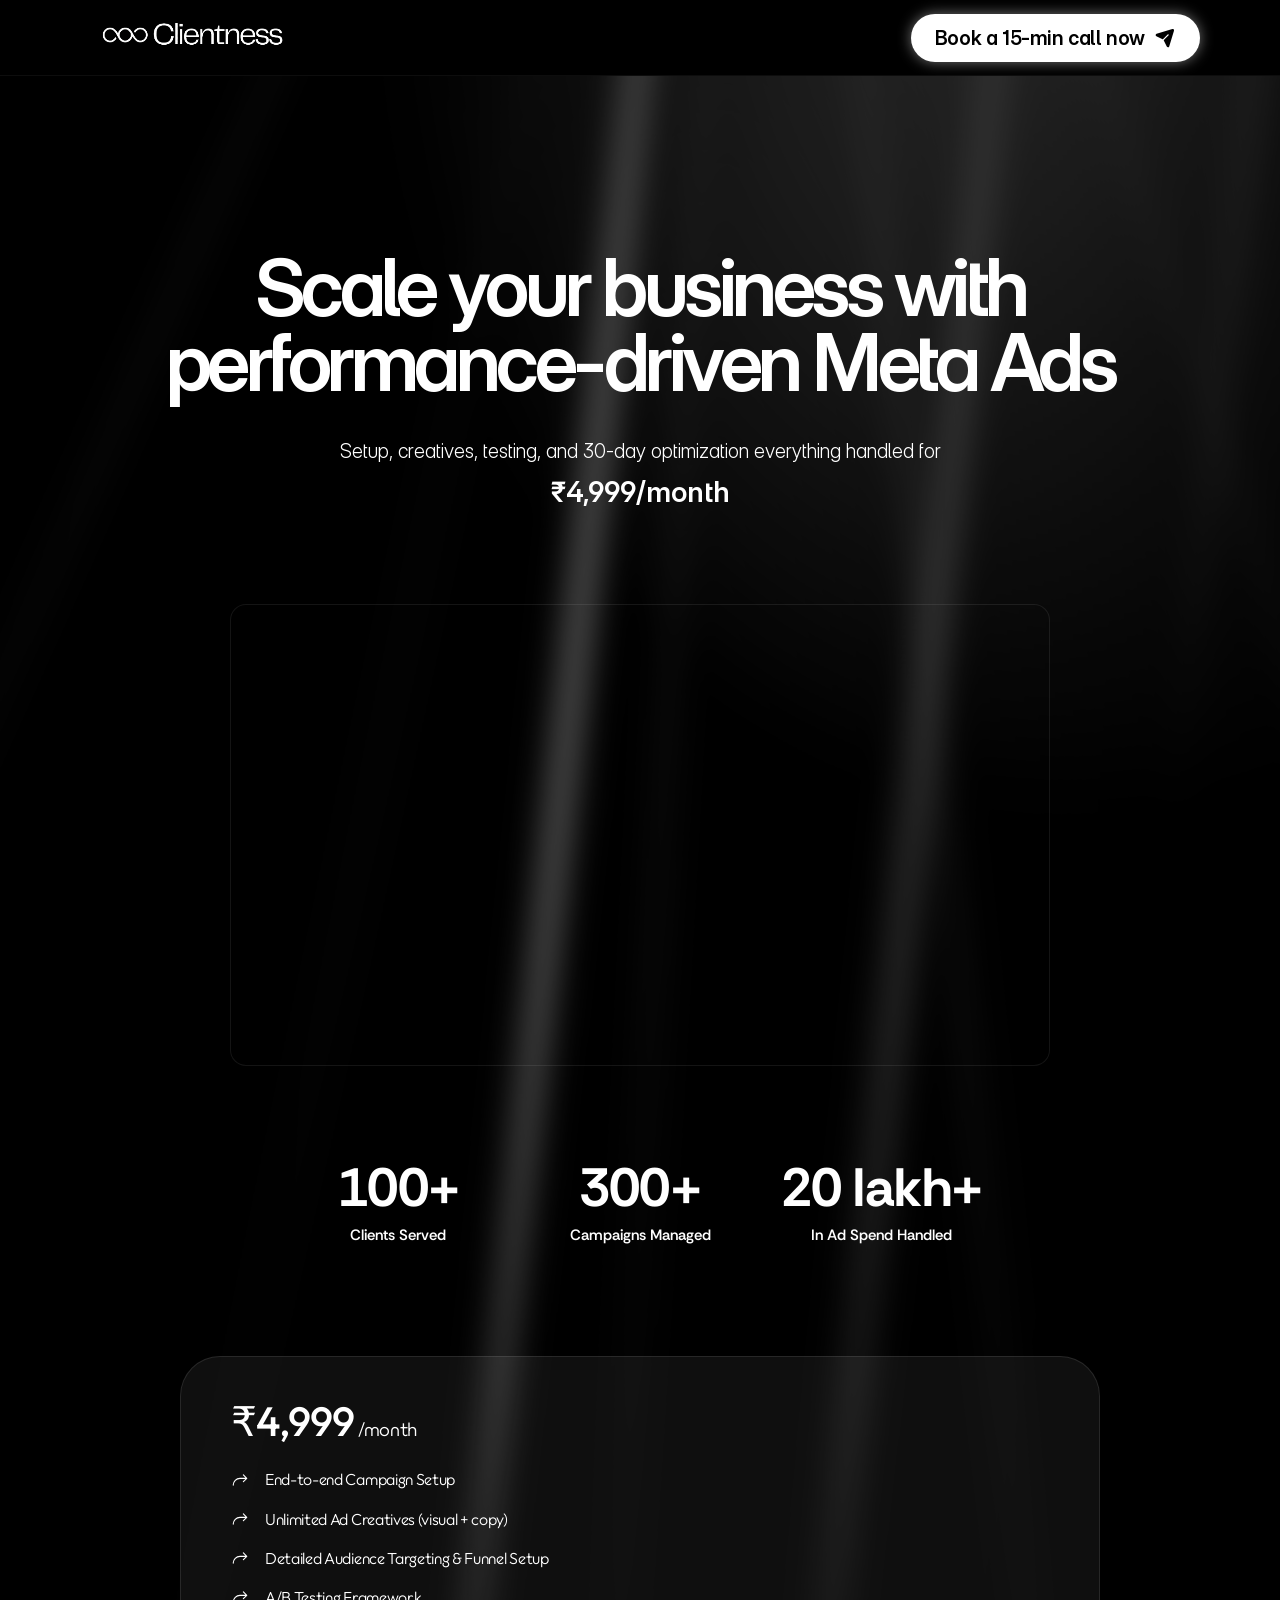
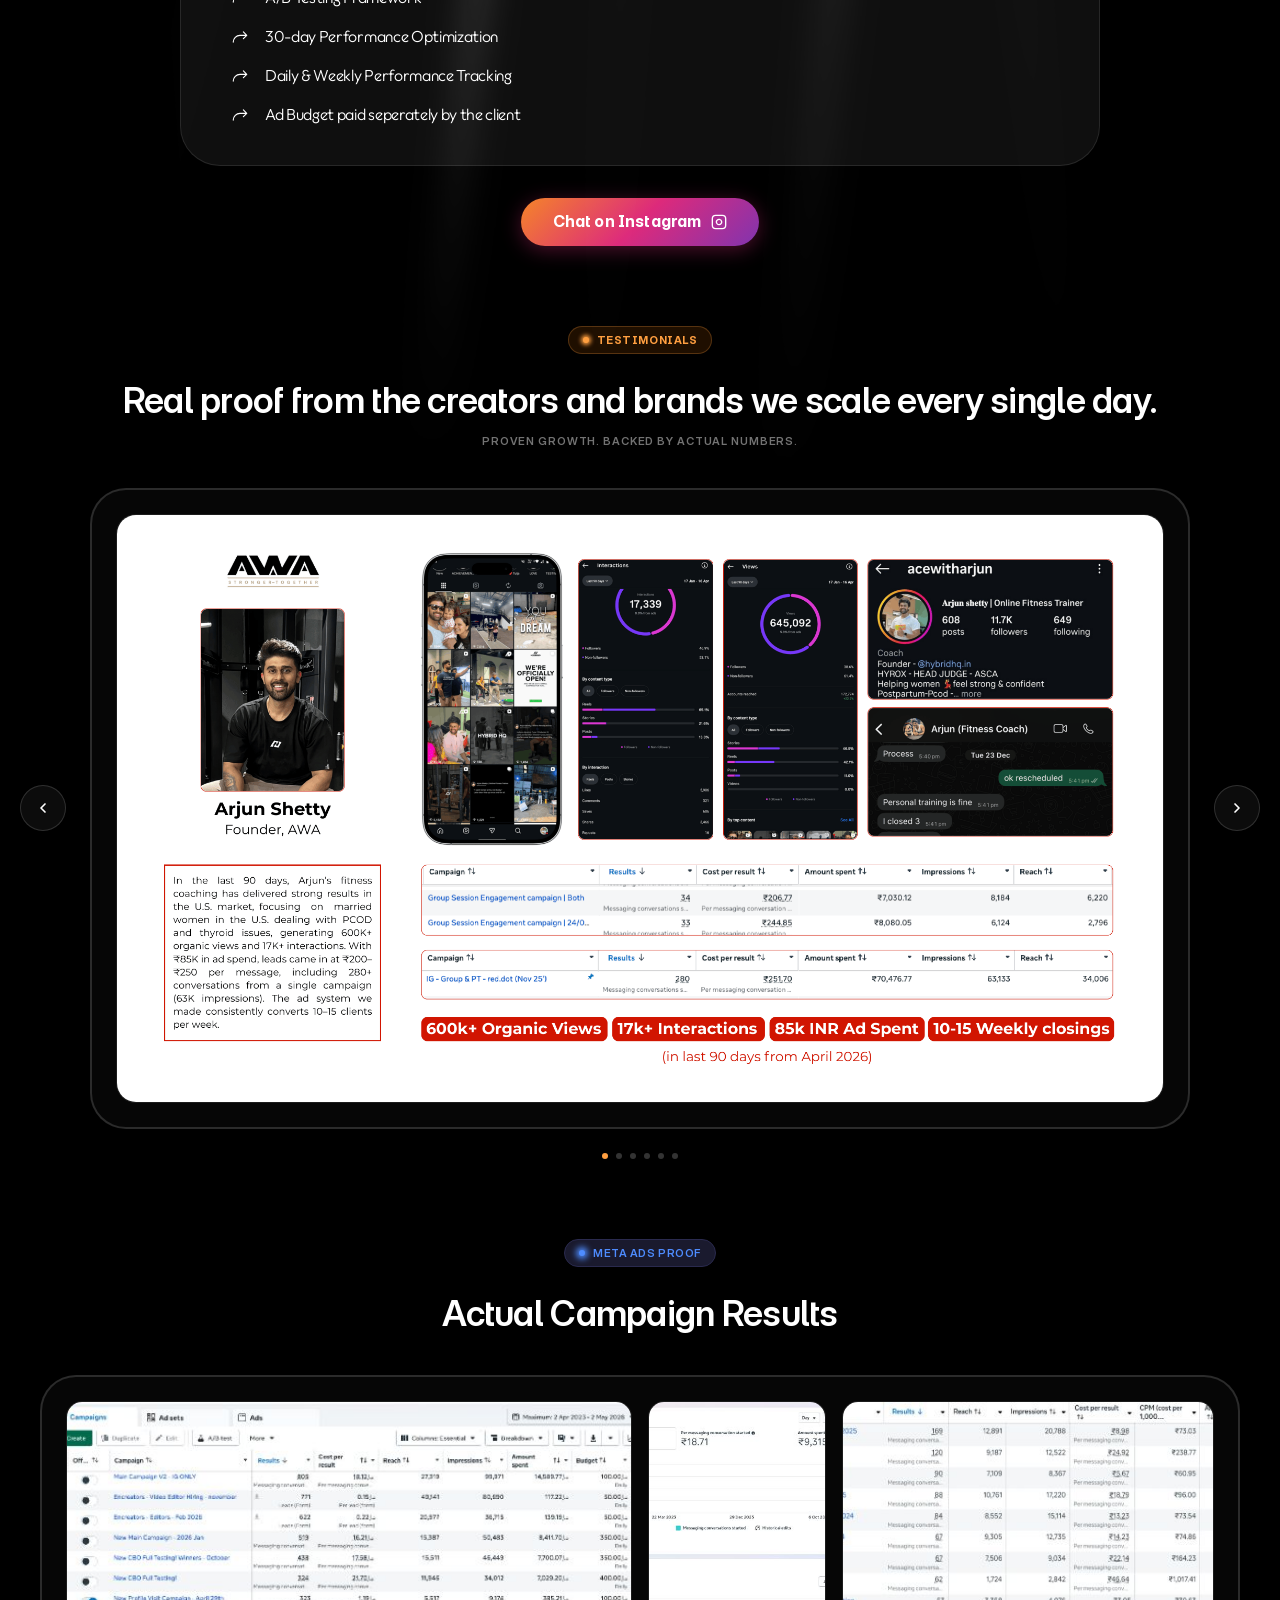
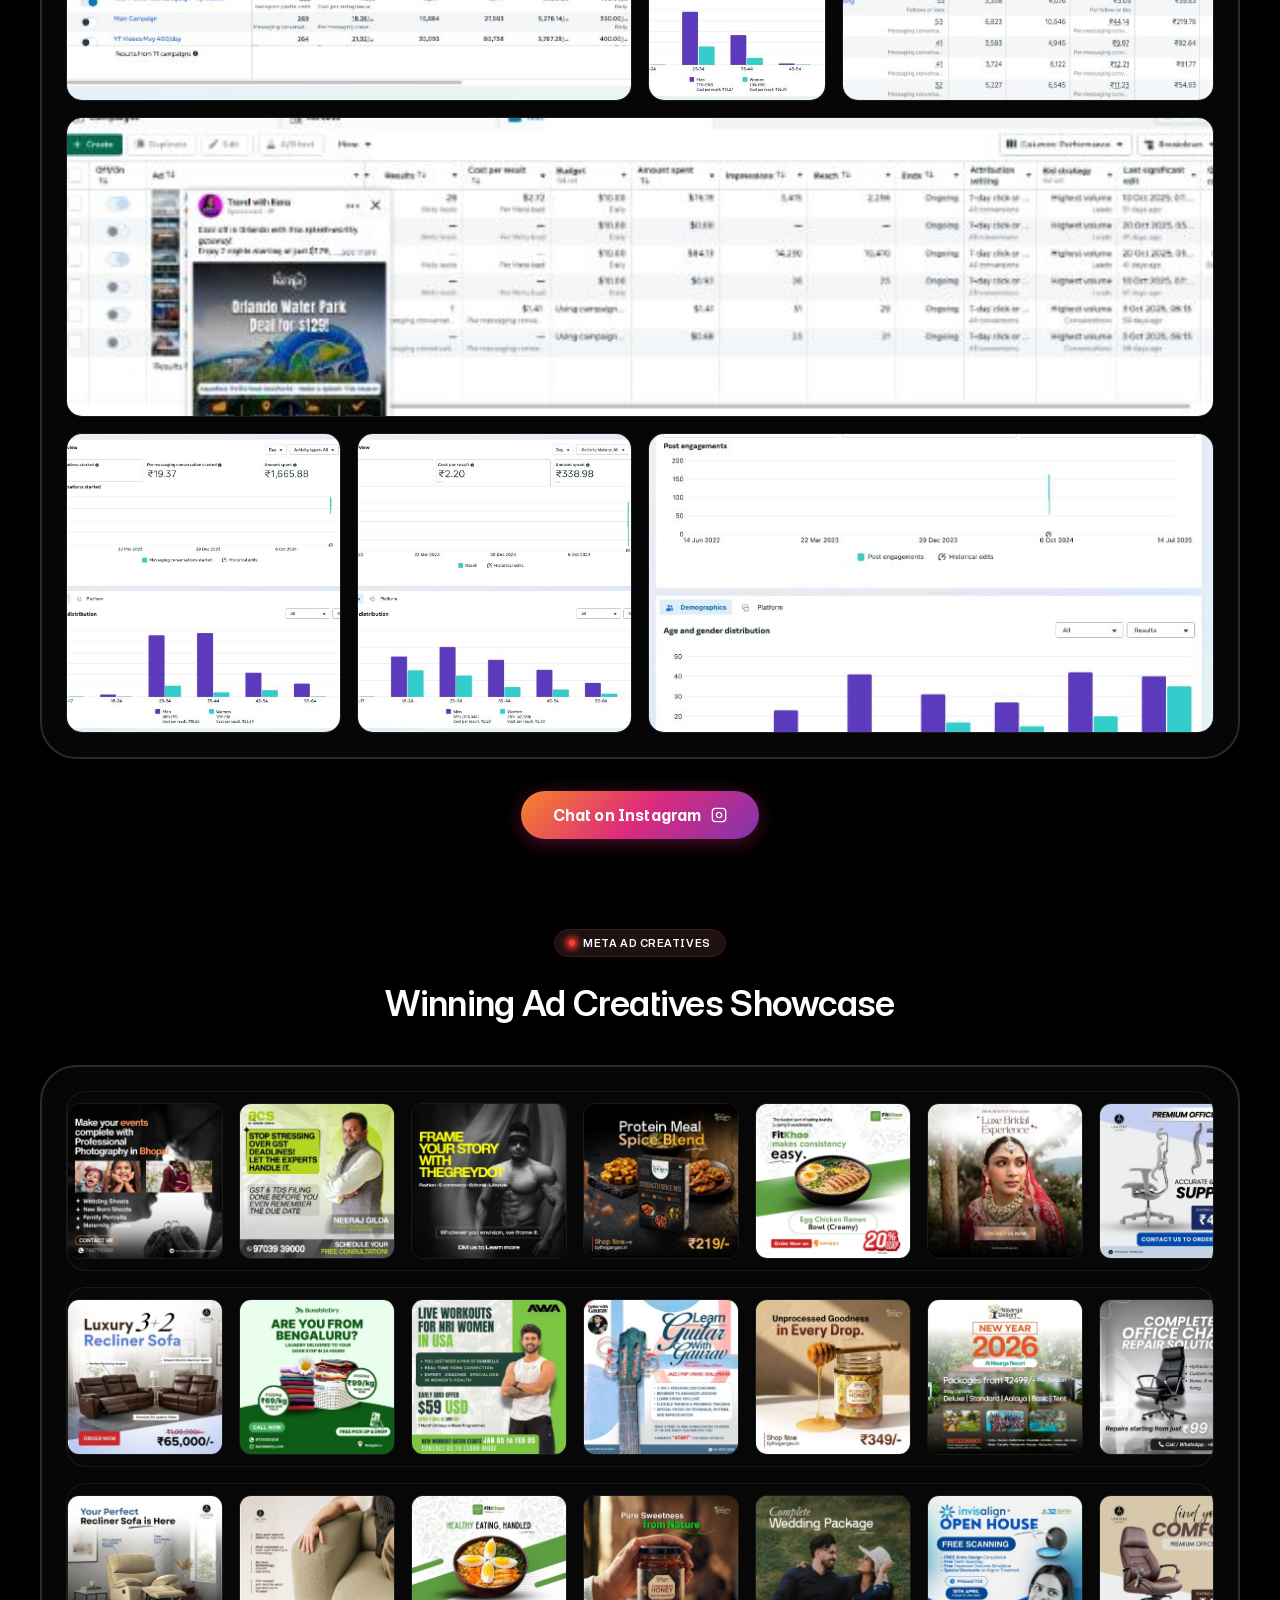
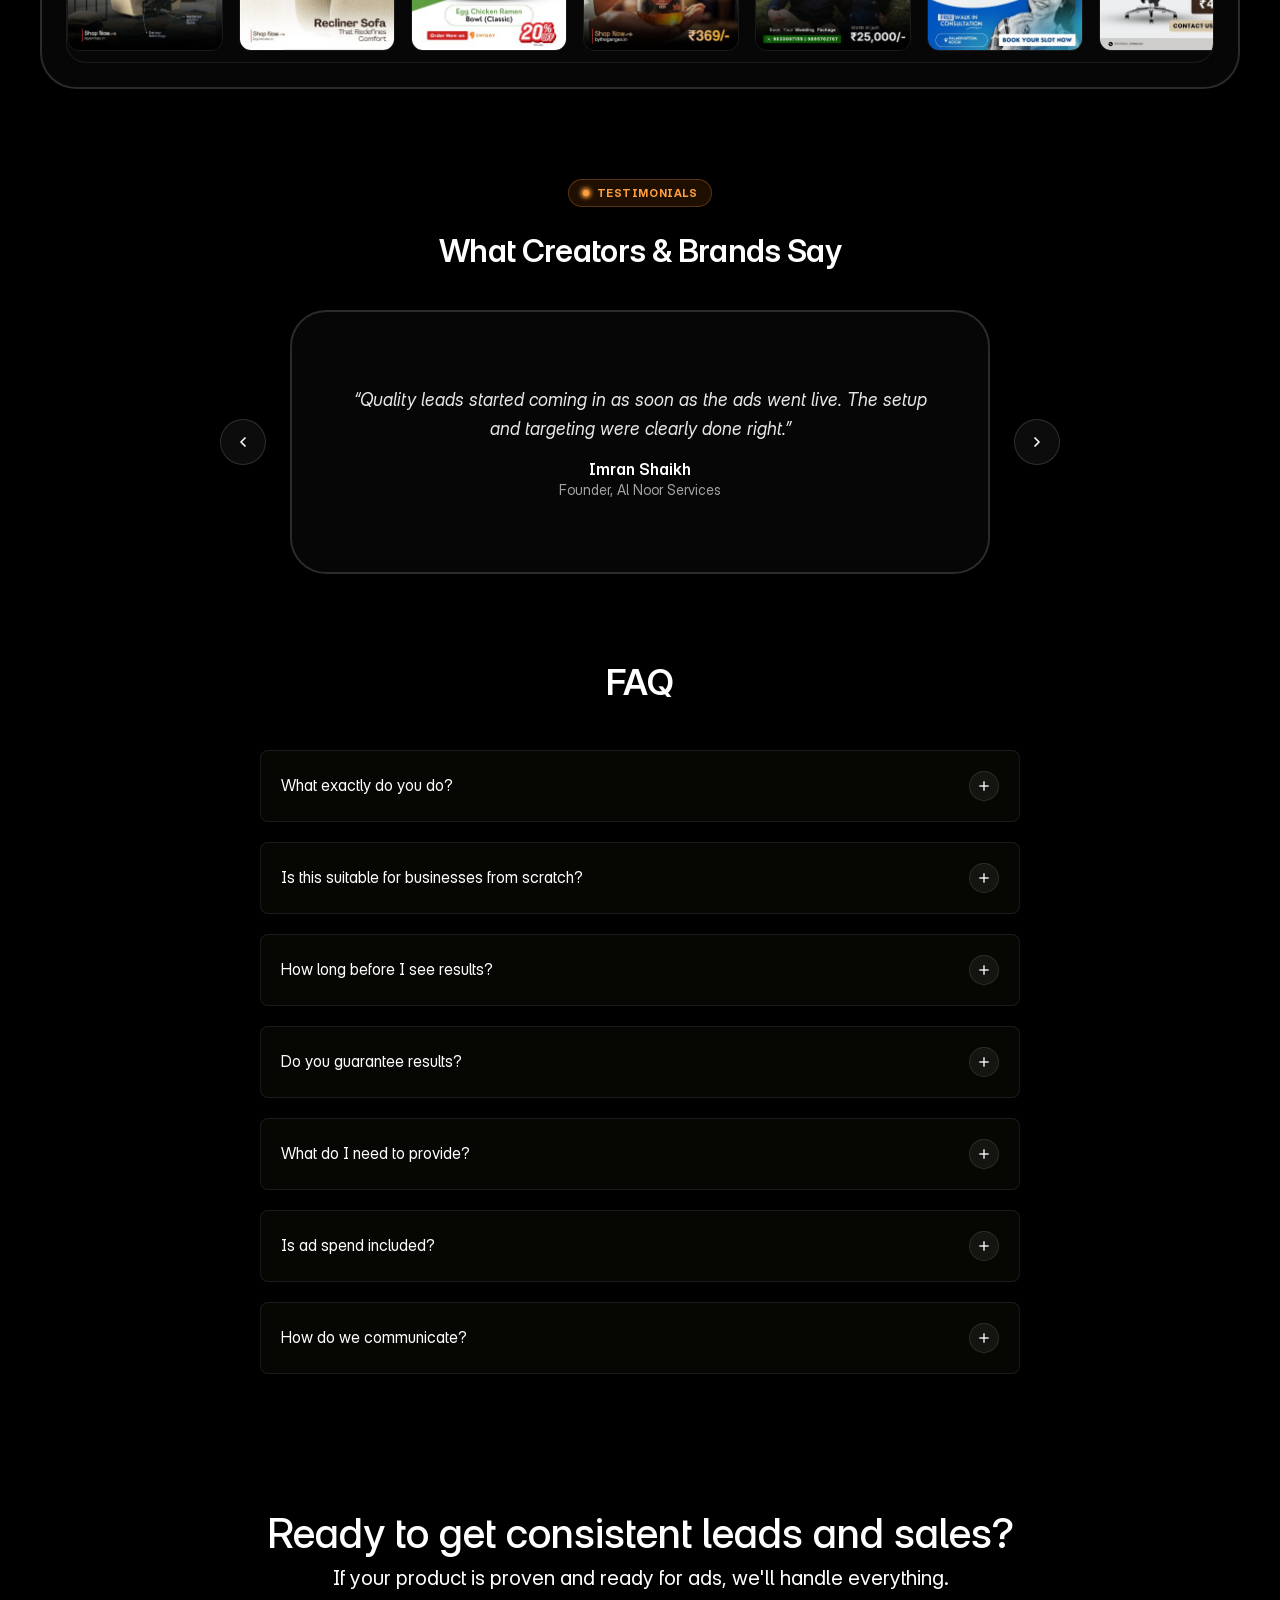
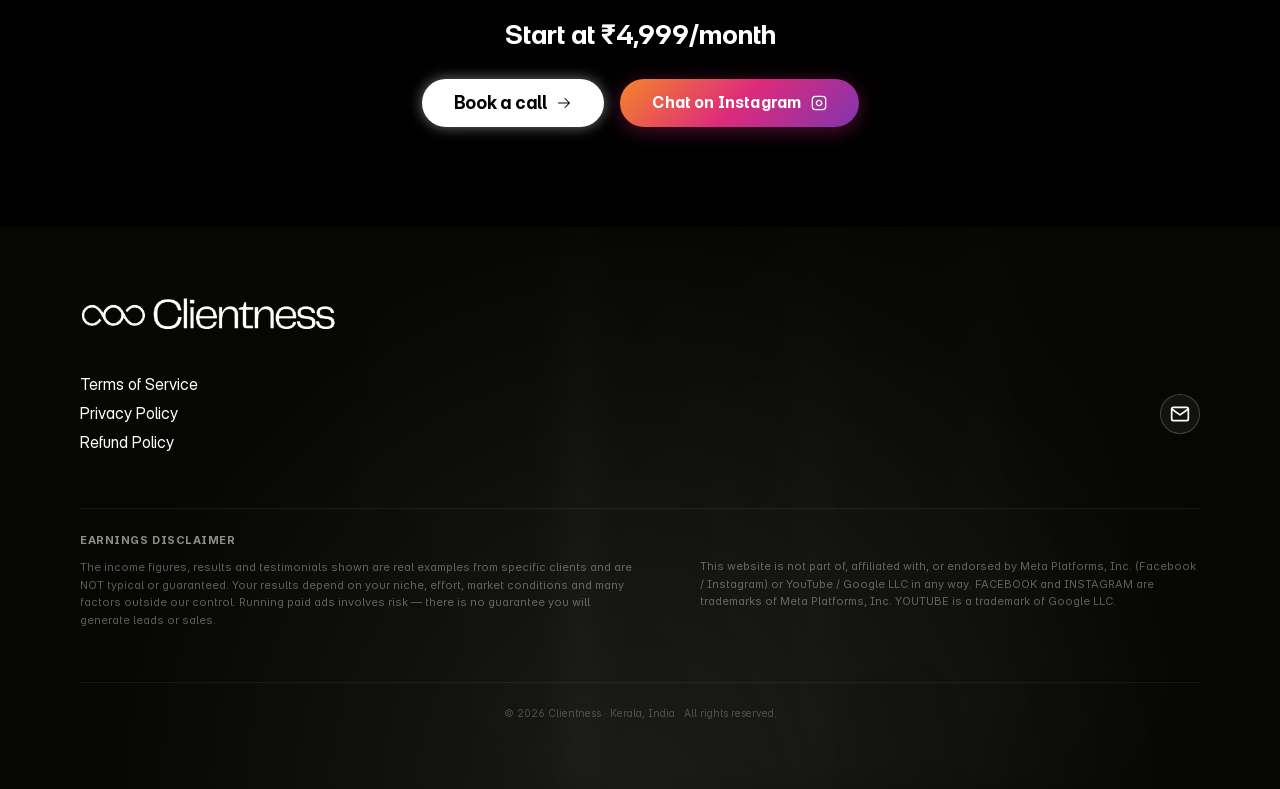
==== index.html @ 241d5d99 "Optimize sliders by hardcoding initial slide assets in HTML to prevent load lag" ====
<!DOCTYPE html>
<html lang="en">
<head>
  <meta charset="UTF-8">
  <meta name="viewport" content="width=device-width, initial-scale=1.0">
  <title>Clientness - Scale with Performance-driven Meta Ads</title>
  <link rel="stylesheet" href="style.css">
  <link rel="icon" type="image/jpeg" href="./images/4WWfjGH7ksKiMP7XIoxFJHgbwM.jpg">
</head>
<body>

  <!-- HEADER -->
  <header class="site-header">
    <div class="header-container">
      <a href="#" class="logo" style="display: flex; align-items: center;">
        <img src="./images/logo-cropped.png" alt="Clientness Logo" style="height: 56px; width: auto; display: block;">
      </a>
      <a href="https://cal.com/clientness/15min" target="_blank" rel="noopener noreferrer" class="btn btn-white">
        <span class="desktop-text">Book a 15-min call now</span>
        <span class="mobile-text">Book a call</span>
        <svg xmlns="http://www.w3.org/2000/svg" viewBox="0 0 256 256" width="21" height="21" fill="currentColor"><path d="M231.4,44.34s0,.1,0,.15l-58.2,191.94a15.88,15.88,0,0,1-14,11.51q-.69.06-1.38.06a15.86,15.86,0,0,1-14.42-9.15L107,164.15a4,4,0,0,1,.77-4.58l57.92-57.92a8,8,0,0,0-11.31-11.31L96.43,148.26a4,4,0,0,1-4.58.77L17.08,112.64a16,16,0,0,1,2.49-29.8l191.94-58.2.15,0A16,16,0,0,1,231.4,44.34Z"></path></svg>
      </a>
    </div>
  </header>

  <main>
    <!-- HERO SECTION -->
    <section class="hero-section">
      <!-- Animated Light Rays Backdrop -->
      <div class="framer-1h1mmnn" data-framer-name="Blur">
        <div class="framer-1307ega" data-framer-name="Ray"></div>
        <div class="framer-pvcwi8" data-framer-name="Ray"></div>
        <div class="framer-i19w62" data-framer-name="Ray"></div>
        <div class="framer-1syvyks" data-framer-name="Ray"></div>
        <div class="framer-1jfwqlj" data-framer-name="Ray"></div>
        <div class="framer-10labc8" data-framer-name="Ray"></div>
        <div class="framer-1jj4f4g" data-framer-name="Ray"></div>
        <div class="framer-yhaked" data-framer-name="Ray"></div>
        <div class="framer-1yvi0r5" data-framer-name="Ray"></div>
        <div class="framer-4yh8ix" data-framer-name="Ray"></div>
        <div class="framer-10ozsgr" data-framer-name="Ray"></div>
        <div class="framer-nv5427" data-framer-name="Ray"></div>
        <div class="framer-1z08qd4" data-framer-name="Ray"></div>
        <div class="framer-ivpyn" data-framer-name="Ray"></div>
        <div class="framer-1s6hq3r" data-framer-name="Light Source"></div>
        <div class="framer-utx41q" data-framer-name="Light Source"></div>
        <div class="framer-1gy90fo" data-framer-name="Light Source"></div>
      </div>

      <div class="hero-content">
        <h1 class="hero-title">Scale your business with <br>performance-driven Meta Ads</h1>
        <p class="hero-subtitle">Setup, creatives, testing, and 30-day optimization everything handled for</p>
        <p class="hero-price">₹4,999/month</p>
      </div>
      
      <div class="hero-video-container">
        <iframe src="https://www.youtube.com/embed/_LlTtNAA1sk?autoplay=1&mute=1&loop=1&playlist=_LlTtNAA1sk&controls=1&rel=0&modestbranding=1" 
                title="Clientness Demo Video" 
                frameborder="0" 
                allow="accelerometer; autoplay; clipboard-write; encrypted-media; gyroscope; picture-in-picture; web-share" 
                referrerpolicy="strict-origin-when-cross-origin" 
                allowfullscreen>
        </iframe>
      </div>
    </section>

    <!-- STATS SECTION -->
    <section class="stats-section">
      <div class="stat-item">
        <h3 class="stat-number" data-target="100" data-suffix="+">100+</h3>
        <p class="stat-label">Clients Served</p>
      </div>
      <div class="stat-item">
        <h3 class="stat-number" data-target="300" data-suffix="+">300+</h3>
        <p class="stat-label">Campaigns Managed</p>
      </div>
      <div class="stat-item">
        <h3 class="stat-number" data-target="20" data-suffix=" lakh+">20 lakh+</h3>
        <p class="stat-label">In Ad Spend Handled</p>
      </div>
    </section>

    <!-- PRICING SECTION -->
    <section class="pricing-section">
      <div class="pricing-card">
        <div class="pricing-header">
          <h2>₹4,999<span>/month</span></h2>
        </div>
        <ul class="pricing-features">
          <li><svg xmlns="http://www.w3.org/2000/svg" viewBox="0 0 256 256" fill="currentColor" class="feature-icon"><path d="M229.66,109.66l-48,48a8,8,0,0,1-11.32-11.32L204.69,112H128a88.1,88.1,0,0,0-88,88,8,8,0,0,1-16,0A104.11,104.11,0,0,1,128,96h76.69L170.34,61.66a8,8,0,0,1,11.32-11.32l48,48A8,8,0,0,1,229.66,109.66Z"></path></svg> End-to-end Campaign Setup</li>
          <li><svg xmlns="http://www.w3.org/2000/svg" viewBox="0 0 256 256" fill="currentColor" class="feature-icon"><path d="M229.66,109.66l-48,48a8,8,0,0,1-11.32-11.32L204.69,112H128a88.1,88.1,0,0,0-88,88,8,8,0,0,1-16,0A104.11,104.11,0,0,1,128,96h76.69L170.34,61.66a8,8,0,0,1,11.32-11.32l48,48A8,8,0,0,1,229.66,109.66Z"></path></svg> Unlimited Ad Creatives (visual + copy)</li>
          <li><svg xmlns="http://www.w3.org/2000/svg" viewBox="0 0 256 256" fill="currentColor" class="feature-icon"><path d="M229.66,109.66l-48,48a8,8,0,0,1-11.32-11.32L204.69,112H128a88.1,88.1,0,0,0-88,88,8,8,0,0,1-16,0A104.11,104.11,0,0,1,128,96h76.69L170.34,61.66a8,8,0,0,1,11.32-11.32l48,48A8,8,0,0,1,229.66,109.66Z"></path></svg> Detailed Audience Targeting & Funnel Setup</li>
          <li><svg xmlns="http://www.w3.org/2000/svg" viewBox="0 0 256 256" fill="currentColor" class="feature-icon"><path d="M229.66,109.66l-48,48a8,8,0,0,1-11.32-11.32L204.69,112H128a88.1,88.1,0,0,0-88,88,8,8,0,0,1-16,0A104.11,104.11,0,0,1,128,96h76.69L170.34,61.66a8,8,0,0,1,11.32-11.32l48,48A8,8,0,0,1,229.66,109.66Z"></path></svg> A/B Testing Framework</li>
          <li><svg xmlns="http://www.w3.org/2000/svg" viewBox="0 0 256 256" fill="currentColor" class="feature-icon"><path d="M229.66,109.66l-48,48a8,8,0,0,1-11.32-11.32L204.69,112H128a88.1,88.1,0,0,0-88,88,8,8,0,0,1-16,0A104.11,104.11,0,0,1,128,96h76.69L170.34,61.66a8,8,0,0,1,11.32-11.32l48,48A8,8,0,0,1,229.66,109.66Z"></path></svg> 30-day Performance Optimization</li>
          <li><svg xmlns="http://www.w3.org/2000/svg" viewBox="0 0 256 256" fill="currentColor" class="feature-icon"><path d="M229.66,109.66l-48,48a8,8,0,0,1-11.32-11.32L204.69,112H128a88.1,88.1,0,0,0-88,88,8,8,0,0,1-16,0A104.11,104.11,0,0,1,128,96h76.69L170.34,61.66a8,8,0,0,1,11.32-11.32l48,48A8,8,0,0,1,229.66,109.66Z"></path></svg> Daily & Weekly Performance Tracking</li>
          <li><svg xmlns="http://www.w3.org/2000/svg" viewBox="0 0 256 256" fill="currentColor" class="feature-icon"><path d="M229.66,109.66l-48,48a8,8,0,0,1-11.32-11.32L204.69,112H128a88.1,88.1,0,0,0-88,88,8,8,0,0,1-16,0A104.11,104.11,0,0,1,128,96h76.69L170.34,61.66a8,8,0,0,1,11.32-11.32l48,48A8,8,0,0,1,229.66,109.66Z"></path></svg> Ad Budget paid seperately by the client</li>
        </ul>
      </div>

      <a href="https://ig.me/m/clientness" target="_blank" rel="noopener noreferrer" class="btn btn-gradient-insta">
        Chat on Instagram 
        <svg width="16" height="16" viewBox="0 0 24 24" fill="none" stroke="currentColor" stroke-width="2"><rect x="2" y="2" width="20" height="20" rx="5" ry="5"></rect><path d="M16 11.37A4 4 0 1 1 12.63 8 4 4 0 0 1 16 11.37z"></path><line x1="17.5" y1="6.5" x2="17.51" y2="6.5"></line></svg>
      </a>
    </section>

    <!-- CASE STUDIES SLIDER -->
    <section class="gallery-section" style="padding-top: 0; padding-bottom: 80px;">
      <span class="badge orange-badge"><span class="badge-dot dot-orange">●</span> TESTIMONIALS</span>
      <h2 class="section-title">Real proof from the creators and brands we scale every single day.</h2>
      <p class="section-subtitle">PROVEN GROWTH. BACKED BY ACTUAL NUMBERS.</p>
      
      <div class="case-study-wrapper" style="position: relative; width: 100%; max-width: 1320px; display: flex; align-items: center; justify-content: center; gap: 24px;">
        <div class="nav-arrow case-prev">
          <svg width="16" height="16" viewBox="0 0 24 24" fill="none" stroke="currentColor" stroke-width="2.5" stroke-linecap="round" stroke-linejoin="round"><polyline points="15 18 9 12 15 6"></polyline></svg>
        </div>
        
        <div class="case-study-outer-container">
          <div class="case-study-inner-container" id="case-study-slider" style="position: relative; width: 100%; overflow: hidden;">
            <div class="case-study-track" style="display: flex; width: 100%; transition: transform 0.6s cubic-bezier(0.25, 1, 0.5, 1); will-change: transform;">
              <div class="case-study-slide" style="flex: 0 0 100%; width: 100%;">
                <img src="./Case Studies 2026 - Clientness/Case Studies 2026 - Clientness-3.png" alt="Case Study" style="width: 100%; height: auto; display: block; object-fit: contain;">
              </div>
              <div class="case-study-slide" style="flex: 0 0 100%; width: 100%;">
                <img src="./Case Studies 2026 - Clientness/Case Studies 2026 - Clientness-4.png" alt="Case Study" style="width: 100%; height: auto; display: block; object-fit: contain;">
              </div>
              <div class="case-study-slide" style="flex: 0 0 100%; width: 100%;">
                <img src="./Case Studies 2026 - Clientness/Case Studies 2026 - Clientness-5.png" alt="Case Study" style="width: 100%; height: auto; display: block; object-fit: contain;">
              </div>
              <div class="case-study-slide" style="flex: 0 0 100%; width: 100%;">
                <img src="./Case Studies 2026 - Clientness/Case Studies 2026 - Clientness-6.png" alt="Case Study" style="width: 100%; height: auto; display: block; object-fit: contain;">
              </div>
              <div class="case-study-slide" style="flex: 0 0 100%; width: 100%;">
                <img src="./Case Studies 2026 - Clientness/Case Studies 2026 - Clientness-7.png" alt="Case Study" style="width: 100%; height: auto; display: block; object-fit: contain;">
              </div>
              <div class="case-study-slide" style="flex: 0 0 100%; width: 100%;">
                <img src="./Case Studies 2026 - Clientness/Case Studies 2026 - Clientness-8.png" alt="Case Study" style="width: 100%; height: auto; display: block; object-fit: contain;">
              </div>
            </div>
          </div>
        </div>

        <div class="nav-arrow case-next">
          <svg width="16" height="16" viewBox="0 0 24 24" fill="none" stroke="currentColor" stroke-width="2.5" stroke-linecap="round" stroke-linejoin="round"><polyline points="9 18 15 12 9 6"></polyline></svg>
        </div>
      </div>
      <div class="case-study-dots" id="case-dots" style="display: flex; gap: 8px; margin-top: 24px;">
        <!-- Dots injected via JS -->
      </div>
    </section>

    <!-- ACTUAL CAMPAIGN RESULTS SECTION -->
    <section class="gallery-section">
      <span class="badge" style="background-color: #1a1a2e; border: 1px solid #2a2a4e; color: #4e8cff;"><span class="badge-dot dot-blue">●</span> META ADS PROOF</span>
      <h2 class="section-title">Actual Campaign Results</h2>
      
      <div class="meta-ads-bento-container">
        <div class="proof-grid">
          <div class="proof-card proof-main"><img src="./Meta Ad Results/thumbs/00.png" data-original="./Meta Ad Results/00.png" alt="Overview Results" loading="eager"></div>
          <div class="proof-card"><img src="./Meta Ad Results/thumbs/Aim High Education WhatsApp.png" data-original="./Meta Ad Results/Aim High Education WhatsApp.png" alt="Aim High Education" loading="eager"></div>
          <div class="proof-card"><img src="./Meta Ad Results/thumbs/2024 - 2025.png" data-original="./Meta Ad Results/2024 - 2025.png" alt="2024 Performance" loading="eager"></div>
          <div class="proof-card"><img src="./Meta Ad Results/thumbs/Travel with Kena - USA.png" data-original="./Meta Ad Results/Travel with Kena - USA.png" alt="Travel with Kena" loading="eager"></div>
          <div class="proof-card"><img src="./Meta Ad Results/thumbs/Clar Catalyst Whatsapp.png" data-original="./Meta Ad Results/Clar Catalyst Whatsapp.png" alt="Clar Catalyst" loading="eager"></div>
          <div class="proof-card"><img src="./Meta Ad Results/thumbs/Lekha Ayurveda Awareness.png" data-original="./Meta Ad Results/Lekha Ayurveda Awareness.png" alt="Lekha Ayurveda" loading="eager"></div>
          <div class="proof-card"><img src="./Meta Ad Results/thumbs/Map the World Engagement.png" data-original="./Meta Ad Results/Map the World Engagement.png" alt="Map the World" loading="eager"></div>
        </div>
      </div>

      <a href="https://ig.me/m/clientness" target="_blank" rel="noopener noreferrer" class="btn btn-gradient-insta" style="margin-top: 32px;">
        Chat on Instagram 
        <svg width="16" height="16" viewBox="0 0 24 24" fill="none" stroke="currentColor" stroke-width="2"><rect x="2" y="2" width="20" height="20" rx="5" ry="5"></rect><path d="M16 11.37A4 4 0 1 1 12.63 8 4 4 0 0 1 16 11.37z"></path><line x1="17.5" y1="6.5" x2="17.51" y2="6.5"></line></svg>
      </a>
    </section>

    <!-- WINNING AD CREATIVES SHOWCASE -->
    <section class="gallery-section">
      <span class="badge" style="background-color: #1f1111; border: 1px solid #3d1c1c; color: #fff;"><span class="badge-dot dot-red">●</span> META AD CREATIVES</span>
      <h2 class="section-title">Winning Ad Creatives Showcase</h2>
      
      <div class="ad-creatives-container">
        <div class="marquee-container" style="padding: 0; display: flex; flex-direction: column; gap: 16px;">
          <div class="ad-creatives-row">
            <div class="marquee marquee-left">
              <img src="./Ad Creatives/1.png" alt="Creative" loading="eager">
              <img src="./Ad Creatives/2.png" alt="Creative" loading="eager">
              <img src="./Ad Creatives/3.png" alt="Creative" loading="eager">
              <img src="./Ad Creatives/4.png" alt="Creative" loading="eager">
              <img src="./Ad Creatives/6.png" alt="Creative" loading="eager">
              <img src="./Ad Creatives/8.png" alt="Creative" loading="eager">
              <img src="./Ad Creatives/9.png" alt="Creative" loading="eager">
              <!-- Duplicate for infinite effect -->
              <img src="./Ad Creatives/1.png" alt="Creative" loading="eager">
              <img src="./Ad Creatives/2.png" alt="Creative" loading="eager">
              <img src="./Ad Creatives/3.png" alt="Creative" loading="eager">
              <img src="./Ad Creatives/4.png" alt="Creative" loading="eager">
              <img src="./Ad Creatives/6.png" alt="Creative" loading="eager">
              <img src="./Ad Creatives/8.png" alt="Creative" loading="eager">
              <img src="./Ad Creatives/9.png" alt="Creative" loading="eager">
            </div>
          </div>
          <div class="ad-creatives-row">
            <div class="marquee marquee-right">
              <img src="./Ad Creatives/11.png" alt="Creative" loading="eager">
              <img src="./Ad Creatives/12.png" alt="Creative" loading="eager">
              <img src="./Ad Creatives/15.png" alt="Creative" loading="eager">
              <img src="./Ad Creatives/16.png" alt="Creative" loading="eager">
              <img src="./Ad Creatives/17.png" alt="Creative" loading="eager">
              <img src="./Ad Creatives/2-2.png" alt="Creative" loading="eager">
              <img src="./Ad Creatives/1 Sq.png" alt="Creative" loading="eager">
              <!-- Duplicate for infinite effect -->
              <img src="./Ad Creatives/11.png" alt="Creative" loading="eager">
              <img src="./Ad Creatives/12.png" alt="Creative" loading="eager">
              <img src="./Ad Creatives/15.png" alt="Creative" loading="eager">
              <img src="./Ad Creatives/16.png" alt="Creative" loading="eager">
              <img src="./Ad Creatives/17.png" alt="Creative" loading="eager">
              <img src="./Ad Creatives/2-2.png" alt="Creative" loading="eager">
              <img src="./Ad Creatives/1 Sq.png" alt="Creative" loading="eager">
            </div>
          </div>
          <div class="ad-creatives-row">
            <div class="marquee marquee-left" style="animation-duration: 35s;">
              <img src="./Ad Creatives/2 s.png" alt="Creative" loading="eager">
              <img src="./Ad Creatives/4 s.png" alt="Creative" loading="eager">
              <img src="./Ad Creatives/1 s.png" alt="Creative" loading="eager">
              <img src="./Ad Creatives/2 (1).png" alt="Creative" loading="eager">
              <img src="./Ad Creatives/3 (2).png" alt="Creative" loading="eager">
              <img src="./Ad Creatives/4 (1).png" alt="Creative" loading="eager">
              <img src="./Ad Creatives/8 (1).png" alt="Creative" loading="eager">
              <!-- Duplicate for infinite effect -->
              <img src="./Ad Creatives/2 s.png" alt="Creative" loading="eager">
              <img src="./Ad Creatives/4 s.png" alt="Creative" loading="eager">
              <img src="./Ad Creatives/1 s.png" alt="Creative" loading="eager">
              <img src="./Ad Creatives/2 (1).png" alt="Creative" loading="eager">
              <img src="./Ad Creatives/3 (2).png" alt="Creative" loading="eager">
              <img src="./Ad Creatives/4 (1).png" alt="Creative" loading="eager">
              <img src="./Ad Creatives/8 (1).png" alt="Creative" loading="eager">
            </div>
          </div>
        </div>
      </div>
    </section>

    <!-- TESTIMONIALS -->
    <section class="gallery-section">
      <span class="badge orange-badge"><span class="badge-dot dot-orange">●</span> TESTIMONIALS</span>
      <h2 class="section-title">What Creators & Brands Say</h2>
      
      <div class="testimonial-wrapper" style="width: 100%; max-width: 860px; display: flex; align-items: center; justify-content: center; gap: 24px; margin: 0 auto;">
        <div class="nav-arrow nav-prev">
          <svg width="16" height="16" viewBox="0 0 24 24" fill="none" stroke="currentColor" stroke-width="2.5" stroke-linecap="round" stroke-linejoin="round"><polyline points="15 18 9 12 15 6"></polyline></svg>
        </div>
        
        <div class="text-testimonials-slider-container" id="testimonial-slider">
          <div class="text-testimonials-card">
            <p class="text-testimonials-quote">“Quality leads started coming in as soon as the ads went live. The setup and targeting were clearly done right.”</p>
            <div class="text-testimonials-author-container">
              <p class="text-testimonials-author-name">Imran Shaikh</p>
              <p class="text-testimonials-author-role">Founder, Al Noor Services</p>
            </div>
          </div>
        </div>

        <div class="nav-arrow nav-next">
          <svg width="16" height="16" viewBox="0 0 24 24" fill="none" stroke="currentColor" stroke-width="2.5" stroke-linecap="round" stroke-linejoin="round"><polyline points="9 18 15 12 9 6"></polyline></svg>
        </div>
      </div>
    </section>

    <!-- FAQ SECTION -->
    <section class="faq-section scroll-popup">
      <h2 class="section-title">FAQ</h2>
      <div class="faq-list">
        <div class="faq-item">
          <div class="faq-question">
            <h3>What exactly do you do?</h3>
            <div class="faq-icon"><svg width="14" height="14" viewBox="0 0 24 24" fill="none" stroke="currentColor" stroke-width="2"><line x1="12" y1="5" x2="12" y2="19"></line><line x1="5" y1="12" x2="19" y2="12"></line></svg></div>
          </div>
          <div class="faq-answer"><p>We manage your Meta Ads from strategy, ad creatives production, campaign setup, testing, and on-going optimization.</p></div>
        </div>
        <div class="faq-item">
          <div class="faq-question">
            <h3>Is this suitable for businesses from scratch?</h3>
            <div class="faq-icon"><svg width="14" height="14" viewBox="0 0 24 24" fill="none" stroke="currentColor" stroke-width="2"><line x1="12" y1="5" x2="12" y2="19"></line><line x1="5" y1="12" x2="19" y2="12"></line></svg></div>
          </div>
          <div class="faq-answer"><p>We work with businesses that already have a working product or service.</p></div>
        </div>
        <div class="faq-item">
          <div class="faq-question">
            <h3>How long before I see results?</h3>
            <div class="faq-icon"><svg width="14" height="14" viewBox="0 0 24 24" fill="none" stroke="currentColor" stroke-width="2"><line x1="12" y1="5" x2="12" y2="19"></line><line x1="5" y1="12" x2="19" y2="12"></line></svg></div>
          </div>
          <div class="faq-answer"><p>Initial signals come within the first few days. Consistent results depend on product, budget, and testing.</p></div>
        </div>
        <div class="faq-item">
          <div class="faq-question">
            <h3>Do you guarantee results?</h3>
            <div class="faq-icon"><svg width="14" height="14" viewBox="0 0 24 24" fill="none" stroke="currentColor" stroke-width="2"><line x1="12" y1="5" x2="12" y2="19"></line><line x1="5" y1="12" x2="19" y2="12"></line></svg></div>
          </div>
          <div class="faq-answer"><p>No. We execute only where outcomes are realistic. If the product is weak, we won't run ads.</p></div>
        </div>
        <div class="faq-item">
          <div class="faq-question">
            <h3>What do I need to provide?</h3>
            <div class="faq-icon"><svg width="14" height="14" viewBox="0 0 24 24" fill="none" stroke="currentColor" stroke-width="2"><line x1="12" y1="5" x2="12" y2="19"></line><line x1="5" y1="12" x2="19" y2="12"></line></svg></div>
          </div>
          <div class="faq-answer"><p>Access to your ad account, basic brand information, and your offer details.</p></div>
        </div>
        <div class="faq-item">
          <div class="faq-question">
            <h3>Is ad spend included?</h3>
            <div class="faq-icon"><svg width="14" height="14" viewBox="0 0 24 24" fill="none" stroke="currentColor" stroke-width="2"><line x1="12" y1="5" x2="12" y2="19"></line><line x1="5" y1="12" x2="19" y2="12"></line></svg></div>
          </div>
          <div class="faq-answer"><p>No. Ad spend is separate and paid directly to Meta.</p></div>
        </div>
        <div class="faq-item">
          <div class="faq-question">
            <h3>How do we communicate?</h3>
            <div class="faq-icon"><svg width="14" height="14" viewBox="0 0 24 24" fill="none" stroke="currentColor" stroke-width="2"><line x1="12" y1="5" x2="12" y2="19"></line><line x1="5" y1="12" x2="19" y2="12"></line></svg></div>
          </div>
          <div class="faq-answer"><p>Direct communication via WhatsApp or a dedicated channel.</p></div>
        </div>
      </div>
    </section>

  </main>

  <!-- FOOTER CTA SECTION -->
  <section class="footer-cta-section">
    <div class="footer-cta scroll-popup">
      <h2>Ready to get consistent leads and sales?</h2>
      <p class="footer-cta-desc">If your product is proven and ready for ads, we'll handle everything.</p>
      <p class="footer-price">Start at ₹4,999/month</p>
      <div class="footer-actions">
        <a href="https://cal.com/clientness/15min" target="_blank" rel="noopener noreferrer" class="btn btn-white">
          Book a call
          <svg xmlns="http://www.w3.org/2000/svg" viewBox="0 0 256 256" width="16" height="16" fill="currentColor"><path d="M221.66,133.66l-72,72a8,8,0,0,1-11.32-11.32L196.69,136H40a8,8,0,0,1,0-16H196.69L138.34,61.66a8,8,0,0,1,11.32-11.32l72,72A8,8,0,0,1,221.66,133.66Z"></path></svg>
        </a>
        <a href="https://ig.me/m/clientness" target="_blank" rel="noopener noreferrer" class="btn btn-gradient-insta">
          Chat on Instagram
          <svg width="16" height="16" viewBox="0 0 24 24" fill="none" stroke="currentColor" stroke-width="2"><rect x="2" y="2" width="20" height="20" rx="5" ry="5"></rect><path d="M16 11.37A4 4 0 1 1 12.63 8 4 4 0 0 1 16 11.37z"></path><line x1="17.5" y1="6.5" x2="17.51" y2="6.5"></line></svg>
        </a>
      </div>
    </div>
  </section>

  <footer class="site-footer">
    <!-- Animated Light Rays Backdrop -->
    <div class="framer-1h1mmnn" data-framer-name="Blur">
      <div class="framer-1307ega" data-framer-name="Ray"></div>
      <div class="framer-pvcwi8" data-framer-name="Ray"></div>
      <div class="framer-i19w62" data-framer-name="Ray"></div>
      <div class="framer-1syvyks" data-framer-name="Ray"></div>
      <div class="framer-1jfwqlj" data-framer-name="Ray"></div>
      <div class="framer-10labc8" data-framer-name="Ray"></div>
      <div class="framer-1jj4f4g" data-framer-name="Ray"></div>
      <div class="framer-yhaked" data-framer-name="Ray"></div>
      <div class="framer-1yvi0r5" data-framer-name="Ray"></div>
      <div class="framer-4yh8ix" data-framer-name="Ray"></div>
      <div class="framer-10ozsgr" data-framer-name="Ray"></div>
      <div class="framer-nv5427" data-framer-name="Ray"></div>
      <div class="framer-1z08qd4" data-framer-name="Ray"></div>
      <div class="framer-ivpyn" data-framer-name="Ray"></div>
      <div class="framer-1s6hq3r" data-framer-name="Light Source"></div>
      <div class="framer-utx41q" data-framer-name="Light Source"></div>
      <div class="framer-1gy90fo" data-framer-name="Light Source"></div>
    </div>

    <div class="footer-container">
      <div class="footer-logo-row">
        <a href="#" class="footer-logo-link">
          <img src="./images/logo-transparent.png" alt="Clientness Logo">
        </a>
      </div>
      
      <div class="footer-links-email-row">
        <div class="footer-links-col">
          <a href="./tos/">Terms of Service</a>
          <a href="./privacy/">Privacy Policy</a>
          <a href="./refund/">Refund Policy</a>
        </div>
        <div class="footer-email-col">
          <a href="mailto:clientnessmedia@gmail.com" class="footer-mail-icon-link" title="Email Us">
            <svg width="20" height="20" viewBox="0 0 24 24" fill="none" stroke="currentColor" stroke-width="2" stroke-linecap="round" stroke-linejoin="round">
              <path d="M4 4h16c1.1 0 2 .9 2 2v12c0 1.1-.9 2-2 2H4c-1.1 0-2-.9-2-2V6c0-1.1.9-2 2-2z"></path>
              <polyline points="22,6 12,13 2,6"></polyline>
            </svg>
          </a>
        </div>
      </div>

      <div class="custom-disclaimer-row">
        <div class="custom-disclaimer-col col-left">
          <p class="disclaimer-title">Earnings Disclaimer</p>
          <p class="disclaimer-text">The income figures, results and testimonials shown are real examples from specific clients and are NOT typical or guaranteed. Your results depend on your niche, effort, market conditions and many factors outside our control. Running paid ads involves risk — there is no guarantee you will generate leads or sales.</p>
        </div>
        <div class="custom-disclaimer-col col-right">
          <p class="disclaimer-text">This website is not part of, affiliated with, or endorsed by Meta Platforms, Inc. (Facebook / Instagram) or YouTube / Google LLC in any way. FACEBOOK and INSTAGRAM are trademarks of Meta Platforms, Inc. YOUTUBE is a trademark of Google LLC.</p>
        </div>
      </div>

      <div class="footer-copyright-row">
        <p class="copyright-text">© 2026 Clientness · Kerala, India · All rights reserved.</p>
      </div>
    </div>
  </footer>

  <!-- IMAGE LIGHTBOX MODAL -->
  <div id="image-lightbox" class="lightbox-modal">
    <span class="lightbox-close">&times;</span>
    <img class="lightbox-content" id="lightbox-img" alt="Enlarged Campaign Result">
  </div>

  <script src="app.js"></script>
</body>
</html>
---- style.css ----
@import url('https://fonts.googleapis.com/css2?family=Outfit:wght@300;400;500;600;700&family=Rethink+Sans:ital,wght@0,400..800;1,400..800&display=swap');
@font-face { font-family: "Inter Display"; src: url("./assets/gazZKZuUEtvr9ULhdA4SprP0AZ0.woff2"); font-display: swap; font-style: normal; font-weight: 600; unicode-range: U+0460-052F, U+1C80-1C88, U+20B4, U+2DE0-2DFF, U+A640-A69F, U+FE2E-FE2F }
@font-face { font-family: "Inter Display"; src: url("./assets/pe8RoujoPxuTZhqoNzYqHX2MXA.woff2"); font-display: swap; font-style: normal; font-weight: 600; unicode-range: U+0301, U+0400-045F, U+0490-0491, U+04B0-04B1, U+2116 }
@font-face { font-family: "Inter Display"; src: url("./assets/teGhWnhH3bCqefKGsIsqFy3hK8.woff2"); font-display: swap; font-style: normal; font-weight: 600; unicode-range: U+1F00-1FFF }
@font-face { font-family: "Inter Display"; src: url("./assets/qQHxgTnEk6Czu1yW4xS82HQWFOk.woff2"); font-display: swap; font-style: normal; font-weight: 600; unicode-range: U+0370-03FF }
@font-face { font-family: "Inter Display"; src: url("./assets/MJ3N6lfN4iP5Um8rJGqLYl03tE.woff2"); font-display: swap; font-style: normal; font-weight: 600; unicode-range: U+0100-024F, U+0259, U+1E00-1EFF, U+2020, U+20A0-20AB, U+20AD-20CF, U+2113, U+2C60-2C7F, U+A720-A7FF }
@font-face { font-family: "Inter Display"; src: url("./assets/PfdOpgzFf7N2Uye9JX7xRKYTgSc.woff2"); font-display: swap; font-style: normal; font-weight: 600; unicode-range: U+0000-00FF, U+0131, U+0152-0153, U+02BB-02BC, U+02C6, U+02DA, U+02DC, U+2000-206F, U+2070, U+2074-207E, U+2080-208E, U+20AC, U+2122, U+2191, U+2193, U+2212, U+2215, U+FEFF, U+FFFD }
@font-face { font-family: "Inter Display"; src: url("./assets/0SEEmmWc3vovhaai4RlRQSWRrz0.woff2"); font-display: swap; font-style: normal; font-weight: 600; unicode-range: U+0102-0103, U+0110-0111, U+0128-0129, U+0168-0169, U+01A0-01A1, U+01AF-01B0, U+1EA0-1EF9, U+20AB }
@font-face { font-family: "Inter Display"; src: url("./assets/2uIBiALfCHVpWbHqRMZutfT7giU.woff2"); font-display: swap; font-style: normal; font-weight: 400; unicode-range: U+0460-052F, U+1C80-1C88, U+20B4, U+2DE0-2DFF, U+A640-A69F, U+FE2E-FE2F }
@font-face { font-family: "Inter Display"; src: url("./assets/Zwfz6xbVe5pmcWRJRgBDHnMkOkI.woff2"); font-display: swap; font-style: normal; font-weight: 400; unicode-range: U+0301, U+0400-045F, U+0490-0491, U+04B0-04B1, U+2116 }
@font-face { font-family: "Inter Display"; src: url("./assets/U9LaDDmbRhzX3sB8g8glTy5feTE.woff2"); font-display: swap; font-style: normal; font-weight: 400; unicode-range: U+1F00-1FFF }
@font-face { font-family: "Inter Display"; src: url("./assets/tVew2LzXJ1t7QfxP1gdTIdj2o0g.woff2"); font-display: swap; font-style: normal; font-weight: 400; unicode-range: U+0370-03FF }
@font-face { font-family: "Inter Display"; src: url("./assets/DF7bjCRmStYPqSb945lAlMfCCVQ.woff2"); font-display: swap; font-style: normal; font-weight: 400; unicode-range: U+0100-024F, U+0259, U+1E00-1EFF, U+2020, U+20A0-20AB, U+20AD-20CF, U+2113, U+2C60-2C7F, U+A720-A7FF }
@font-face { font-family: "Inter Display"; src: url("./assets/bHYNJqzTyl2lqvmMiRRS6Y16Es.woff2"); font-display: swap; font-style: normal; font-weight: 400; unicode-range: U+0000-00FF, U+0131, U+0152-0153, U+02BB-02BC, U+02C6, U+02DA, U+02DC, U+2000-206F, U+2070, U+2074-207E, U+2080-208E, U+20AC, U+2122, U+2191, U+2193, U+2212, U+2215, U+FEFF, U+FFFD }
@font-face { font-family: "Inter Display"; src: url("./assets/vebZUMjGyKkYsfcY73iwWTzLNag.woff2"); font-display: swap; font-style: normal; font-weight: 400; unicode-range: U+0102-0103, U+0110-0111, U+0128-0129, U+0168-0169, U+01A0-01A1, U+01AF-01B0, U+1EA0-1EF9, U+20AB }
@font-face { font-family: "Inter Display"; src: url("./assets/I11LrmuBDQZweplJ62KkVsklU5Y.woff2"); font-display: swap; font-style: normal; font-weight: 700; unicode-range: U+0460-052F, U+1C80-1C88, U+20B4, U+2DE0-2DFF, U+A640-A69F, U+FE2E-FE2F }
@font-face { font-family: "Inter Display"; src: url("./assets/UjFZPDy3qGuDktQM4q9CxhKfIa8.woff2"); font-display: swap; font-style: normal; font-weight: 700; unicode-range: U+0301, U+0400-045F, U+0490-0491, U+04B0-04B1, U+2116 }
@font-face { font-family: "Inter Display"; src: url("./assets/8exwVHJy2DhJ4N5prYlVMrEKmQ.woff2"); font-display: swap; font-style: normal; font-weight: 700; unicode-range: U+1F00-1FFF }
@font-face { font-family: "Inter Display"; src: url("./assets/UTeedEK21hO5jDxEUldzdScUqpg.woff2"); font-display: swap; font-style: normal; font-weight: 700; unicode-range: U+0370-03FF }
@font-face { font-family: "Inter Display"; src: url("./assets/Ig8B8nzy11hzIWEIYnkg91sofjo.woff2"); font-display: swap; font-style: normal; font-weight: 700; unicode-range: U+0100-024F, U+0259, U+1E00-1EFF, U+2020, U+20A0-20AB, U+20AD-20CF, U+2113, U+2C60-2C7F, U+A720-A7FF }
@font-face { font-family: "Inter Display"; src: url("./assets/qITWJ2WdG0wrgQPDb8lvnYnTXDg.woff2"); font-display: swap; font-style: normal; font-weight: 700; unicode-range: U+0000-00FF, U+0131, U+0152-0153, U+02BB-02BC, U+02C6, U+02DA, U+02DC, U+2000-206F, U+2070, U+2074-207E, U+2080-208E, U+20AC, U+2122, U+2191, U+2193, U+2212, U+2215, U+FEFF, U+FFFD }
@font-face { font-family: "Inter Display"; src: url("./assets/qctQFoJqJ9aIbRSIp0AhCQpFxn8.woff2"); font-display: swap; font-style: normal; font-weight: 700; unicode-range: U+0102-0103, U+0110-0111, U+0128-0129, U+0168-0169, U+01A0-01A1, U+01AF-01B0, U+1EA0-1EF9, U+20AB }
@font-face { font-family: "Inter Display"; src: url("./assets/ePuN3mCjzajIHnyCdvKBFiZkyY0.woff2"); font-display: swap; font-style: normal; font-weight: 500; unicode-range: U+0460-052F, U+1C80-1C88, U+20B4, U+2DE0-2DFF, U+A640-A69F, U+FE2E-FE2F }
@font-face { font-family: "Inter Display"; src: url("./assets/V3j1L0o5vPFKe26Sw4HcpXCfHo.woff2"); font-display: swap; font-style: normal; font-weight: 500; unicode-range: U+0301, U+0400-045F, U+0490-0491, U+04B0-04B1, U+2116 }
@font-face { font-family: "Inter Display"; src: url("./assets/F3kdpd2N0cToWV5huaZjjgM.woff2"); font-display: swap; font-style: normal; font-weight: 500; unicode-range: U+1F00-1FFF }
@font-face { font-family: "Inter Display"; src: url("./assets/0iDmxkizU9goZoclqIqsV5rvETU.woff2"); font-display: swap; font-style: normal; font-weight: 500; unicode-range: U+0370-03FF }
@font-face { font-family: "Inter Display"; src: url("./assets/r0mv3NegmA0akcQsNFotG32Las.woff2"); font-display: swap; font-style: normal; font-weight: 500; unicode-range: U+0100-024F, U+0259, U+1E00-1EFF, U+2020, U+20A0-20AB, U+20AD-20CF, U+2113, U+2C60-2C7F, U+A720-A7FF }
@font-face { font-family: "Inter Display"; src: url("./assets/iwWTDc49ENF2tCHbqlNARXw6Ug.woff2"); font-display: swap; font-style: normal; font-weight: 500; unicode-range: U+0000-00FF, U+0131, U+0152-0153, U+02BB-02BC, U+02C6, U+02DA, U+02DC, U+2000-206F, U+2070, U+2074-207E, U+2080-208E, U+20AC, U+2122, U+2191, U+2193, U+2212, U+2215, U+FEFF, U+FFFD }
@font-face { font-family: "Inter Display"; src: url("./assets/Ii21jnSJkulBKsHHXKlapi7fv9w.woff2"); font-display: swap; font-style: normal; font-weight: 500; unicode-range: U+0102-0103, U+0110-0111, U+0128-0129, U+0168-0169, U+01A0-01A1, U+01AF-01B0, U+1EA0-1EF9, U+20AB }
@font-face { font-family: "Inter Display"; src: url("./assets/MaMAn5Jp5gJg1z3VaLH65QwWPLc.woff2"); font-display: swap; font-style: normal; font-weight: 300; unicode-range: U+0460-052F, U+1C80-1C88, U+20B4, U+2DE0-2DFF, U+A640-A69F, U+FE2E-FE2F }
@font-face { font-family: "Inter Display"; src: url("./assets/fEqgEChcTaneQFxeugexHq7Bk.woff2"); font-display: swap; font-style: normal; font-weight: 300; unicode-range: U+0301, U+0400-045F, U+0490-0491, U+04B0-04B1, U+2116 }
@font-face { font-family: "Inter Display"; src: url("./assets/nL7d8Ph0ViwUQorApF89PoAagQI.woff2"); font-display: swap; font-style: normal; font-weight: 300; unicode-range: U+1F00-1FFF }
@font-face { font-family: "Inter Display"; src: url("./assets/YOHXUQlY1iC2t7qT4HeLSoBDtn4.woff2"); font-display: swap; font-style: normal; font-weight: 300; unicode-range: U+0370-03FF }
@font-face { font-family: "Inter Display"; src: url("./assets/TfzHIi6ZmZDuhnIFGcgM6Ipuim4.woff2"); font-display: swap; font-style: normal; font-weight: 300; unicode-range: U+0100-024F, U+0259, U+1E00-1EFF, U+2020, U+20A0-20AB, U+20AD-20CF, U+2113, U+2C60-2C7F, U+A720-A7FF }
@font-face { font-family: "Inter Display"; src: url("./assets/CnMzVKZxLPB68RITfNGUfLe65m4.woff2"); font-display: swap; font-style: normal; font-weight: 300; unicode-range: U+0000-00FF, U+0131, U+0152-0153, U+02BB-02BC, U+02C6, U+02DA, U+02DC, U+2000-206F, U+2070, U+2074-207E, U+2080-208E, U+20AC, U+2122, U+2191, U+2193, U+2212, U+2215, U+FEFF, U+FFFD }
@font-face { font-family: "Inter Display"; src: url("./assets/ub5XwqqEAMrXQz31ej6fNqbxnBc.woff2"); font-display: swap; font-style: normal; font-weight: 300; unicode-range: U+0102-0103, U+0110-0111, U+0128-0129, U+0168-0169, U+01A0-01A1, U+01AF-01B0, U+1EA0-1EF9, U+20AB }
@font-face { font-family: "Inter"; src: url("./assets/5vvr9Vy74if2I6bQbJvbw7SY1pQ.woff2"); font-display: swap; font-style: normal; font-weight: 400; unicode-range: U+0460-052F, U+1C80-1C88, U+20B4, U+2DE0-2DFF, U+A640-A69F, U+FE2E-FE2F }
@font-face { font-family: "Inter"; src: url("./assets/EOr0mi4hNtlgWNn9if640EZzXCo.woff2"); font-display: swap; font-style: normal; font-weight: 400; unicode-range: U+0301, U+0400-045F, U+0490-0491, U+04B0-04B1, U+2116 }
@font-face { font-family: "Inter"; src: url("./assets/Y9k9QrlZAqio88Klkmbd8VoMQc.woff2"); font-display: swap; font-style: normal; font-weight: 400; unicode-range: U+1F00-1FFF }
@font-face { font-family: "Inter"; src: url("./assets/OYrD2tBIBPvoJXiIHnLoOXnY9M.woff2"); font-display: swap; font-style: normal; font-weight: 400; unicode-range: U+0370-03FF }
@font-face { font-family: "Inter"; src: url("./assets/JeYwfuaPfZHQhEG8U5gtPDZ7WQ.woff2"); font-display: swap; font-style: normal; font-weight: 400; unicode-range: U+0100-024F, U+0259, U+1E00-1EFF, U+2020, U+20A0-20AB, U+20AD-20CF, U+2113, U+2C60-2C7F, U+A720-A7FF }
@font-face { font-family: "Inter"; src: url("./assets/GrgcKwrN6d3Uz8EwcLHZxwEfC4.woff2"); font-display: swap; font-style: normal; font-weight: 400; unicode-range: U+0000-00FF, U+0131, U+0152-0153, U+02BB-02BC, U+02C6, U+02DA, U+02DC, U+2000-206F, U+2070, U+2074-207E, U+2080-208E, U+20AC, U+2122, U+2191, U+2193, U+2212, U+2215, U+FEFF, U+FFFD }
@font-face { font-family: "Inter"; src: url("./assets/b6Y37FthZeALduNqHicBT6FutY.woff2"); font-display: swap; font-style: normal; font-weight: 400; unicode-range: U+0102-0103, U+0110-0111, U+0128-0129, U+0168-0169, U+01A0-01A1, U+01AF-01B0, U+1EA0-1EF9, U+20AB }
@font-face { font-family: "Inter Display"; src: url("./assets/kZK78sVb0ChIxwI4EF00ArQvpu0.woff2"); font-style: normal; font-weight: 200; unicode-range: U+0460-052F, U+1C80-1C88, U+20B4, U+2DE0-2DFF, U+A640-A69F, U+FE2E-FE2F }
@font-face { font-family: "Inter Display"; src: url("./assets/zLXnIInNs9VhCJZQ1B0FvHgtWDM.woff2"); font-style: normal; font-weight: 200; unicode-range: U+0301, U+0400-045F, U+0490-0491, U+04B0-04B1, U+2116 }
@font-face { font-family: "Inter Display"; src: url("./assets/yHa3FUh9QDCLkYGoHU44PsRbTI.woff2"); font-style: normal; font-weight: 200; unicode-range: U+1F00-1FFF }
@font-face { font-family: "Inter Display"; src: url("./assets/w3wwH92cnNPcZVAf63gAmGQW0k.woff2"); font-style: normal; font-weight: 200; unicode-range: U+0370-03FF }
@font-face { font-family: "Inter Display"; src: url("./assets/w9aHRXFhel7kScIgRMsPqEwE3AY.woff2"); font-style: normal; font-weight: 200; unicode-range: U+0100-024F, U+0259, U+1E00-1EFF, U+2020, U+20A0-20AB, U+20AD-20CF, U+2113, U+2C60-2C7F, U+A720-A7FF }
@font-face { font-family: "Inter Display"; src: url("./assets/t5RNiwIqoB2GvYhcdv6NPQF6kfk.woff2"); font-style: normal; font-weight: 200; unicode-range: U+0000-00FF, U+0131, U+0152-0153, U+02BB-02BC, U+02C6, U+02DA, U+02DC, U+2000-206F, U+2070, U+2074-207E, U+2080-208E, U+20AC, U+2122, U+2191, U+2193, U+2212, U+2215, U+FEFF, U+FFFD }
@font-face { font-family: "Inter Display"; src: url("./assets/eDNmF3DmGWYDX8NrhNZOl1SDyQ.woff2"); font-style: normal; font-weight: 200; unicode-range: U+0102-0103, U+0110-0111, U+0128-0129, U+0168-0169, U+01A0-01A1, U+01AF-01B0, U+1EA0-1EF9, U+20AB }
@font-face { font-family: "Inter Display"; src: url("./assets/fXvVh2JeZlehNcEhKHpHH0frSl0.woff2"); font-display: swap; font-style: italic; font-weight: 700; unicode-range: U+0460-052F, U+1C80-1C88, U+20B4, U+2DE0-2DFF, U+A640-A69F, U+FE2E-FE2F }
@font-face { font-family: "Inter Display"; src: url("./assets/7pScaNeb6M7n2HF2jKemDqzCIr4.woff2"); font-display: swap; font-style: italic; font-weight: 700; unicode-range: U+0301, U+0400-045F, U+0490-0491, U+04B0-04B1, U+2116 }
@font-face { font-family: "Inter Display"; src: url("./assets/qS4UjQYyATcVV9rODk0Zx9KhkY8.woff2"); font-display: swap; font-style: italic; font-weight: 700; unicode-range: U+1F00-1FFF }
@font-face { font-family: "Inter Display"; src: url("./assets/VfD2n20yM7v0hrUEBHEyafsmMBY.woff2"); font-display: swap; font-style: italic; font-weight: 700; unicode-range: U+0370-03FF }
@font-face { font-family: "Inter Display"; src: url("./assets/4oIO9fB59bn3cKFWz7piCj28z9s.woff2"); font-display: swap; font-style: italic; font-weight: 700; unicode-range: U+0100-024F, U+0259, U+1E00-1EFF, U+2020, U+20A0-20AB, U+20AD-20CF, U+2113, U+2C60-2C7F, U+A720-A7FF }
@font-face { font-family: "Inter Display"; src: url("./assets/MzumQQZJQBC6KM1omtmwOtsogtI.woff2"); font-display: swap; font-style: italic; font-weight: 700; unicode-range: U+0000-00FF, U+0131, U+0152-0153, U+02BB-02BC, U+02C6, U+02DA, U+02DC, U+2000-206F, U+2070, U+2074-207E, U+2080-208E, U+20AC, U+2122, U+2191, U+2193, U+2212, U+2215, U+FEFF, U+FFFD }
@font-face { font-family: "Inter Display"; src: url("./assets/F5Lmfd3fCAu7TwiYbI4DLWw4ks.woff2"); font-display: swap; font-style: italic; font-weight: 700; unicode-range: U+0102-0103, U+0110-0111, U+0128-0129, U+0168-0169, U+01A0-01A1, U+01AF-01B0, U+1EA0-1EF9, U+20AB }
@font-face { font-family: "Inter Display"; src: url("./assets/THWAFHoAcmqLMy81E8hCSdziVKA.woff2"); font-display: swap; font-style: italic; font-weight: 400; unicode-range: U+0460-052F, U+1C80-1C88, U+20B4, U+2DE0-2DFF, U+A640-A69F, U+FE2E-FE2F }
@font-face { font-family: "Inter Display"; src: url("./assets/sQxGYWDlRkDr0eOKqiNRl6g5rs.woff2"); font-display: swap; font-style: italic; font-weight: 400; unicode-range: U+0301, U+0400-045F, U+0490-0491, U+04B0-04B1, U+2116 }
@font-face { font-family: "Inter Display"; src: url("./assets/NNTAT1XAm8ZRkr824inYPkjNeL4.woff2"); font-display: swap; font-style: italic; font-weight: 400; unicode-range: U+1F00-1FFF }
@font-face { font-family: "Inter Display"; src: url("./assets/P2qr9PAWBt905929rHfxmneMUG0.woff2"); font-display: swap; font-style: italic; font-weight: 400; unicode-range: U+0370-03FF }
@font-face { font-family: "Inter Display"; src: url("./assets/2BmSa4TZZvFKAZg2DydxTbvKlTU.woff2"); font-display: swap; font-style: italic; font-weight: 400; unicode-range: U+0100-024F, U+0259, U+1E00-1EFF, U+2020, U+20A0-20AB, U+20AD-20CF, U+2113, U+2C60-2C7F, U+A720-A7FF }
@font-face { font-family: "Inter Display"; src: url("./assets/P0JCAnd2N1Q6qwTQohre3XmQ.woff2"); font-display: swap; font-style: italic; font-weight: 400; unicode-range: U+0000-00FF, U+0131, U+0152-0153, U+02BB-02BC, U+02C6, U+02DA, U+02DC, U+2000-206F, U+2070, U+2074-207E, U+2080-208E, U+20AC, U+2122, U+2191, U+2193, U+2212, U+2215, U+FEFF, U+FFFD }
@font-face { font-family: "Inter Display"; src: url("./assets/KMFW46iYsEZaUBwXbwPc9nQm71o.woff2"); font-display: swap; font-style: italic; font-weight: 400; unicode-range: U+0102-0103, U+0110-0111, U+0128-0129, U+0168-0169, U+01A0-01A1, U+01AF-01B0, U+1EA0-1EF9, U+20AB }
@font-face { font-family: "Inter"; src: url("./assets/DpPBYI0sL4fYLgAkX8KXOPVt7c.woff2"); font-display: swap; font-style: normal; font-weight: 700; unicode-range: U+0460-052F, U+1C80-1C88, U+20B4, U+2DE0-2DFF, U+A640-A69F, U+FE2E-FE2F }
@font-face { font-family: "Inter"; src: url("./assets/4RAEQdEOrcnDkhHiiCbJOw92Lk.woff2"); font-display: swap; font-style: normal; font-weight: 700; unicode-range: U+0301, U+0400-045F, U+0490-0491, U+04B0-04B1, U+2116 }
@font-face { font-family: "Inter"; src: url("./assets/1K3W8DizY3v4emK8Mb08YHxTbs.woff2"); font-display: swap; font-style: normal; font-weight: 700; unicode-range: U+1F00-1FFF }
@font-face { font-family: "Inter"; src: url("./assets/tUSCtfYVM1I1IchuyCwz9gDdQ.woff2"); font-display: swap; font-style: normal; font-weight: 700; unicode-range: U+0370-03FF }
@font-face { font-family: "Inter"; src: url("./assets/VgYFWiwsAC5OYxAycRXXvhze58.woff2"); font-display: swap; font-style: normal; font-weight: 700; unicode-range: U+0100-024F, U+0259, U+1E00-1EFF, U+2020, U+20A0-20AB, U+20AD-20CF, U+2113, U+2C60-2C7F, U+A720-A7FF }
@font-face { font-family: "Inter"; src: url("./assets/syRNPWzAMIrcJ3wIlPIP43KjQs.woff2"); font-display: swap; font-style: normal; font-weight: 700; unicode-range: U+0000-00FF, U+0131, U+0152-0153, U+02BB-02BC, U+02C6, U+02DA, U+02DC, U+2000-206F, U+2070, U+2074-207E, U+2080-208E, U+20AC, U+2122, U+2191, U+2193, U+2212, U+2215, U+FEFF, U+FFFD }
@font-face { font-family: "Inter"; src: url("./assets/GIryZETIX4IFypco5pYZONKhJIo.woff2"); font-display: swap; font-style: normal; font-weight: 700; unicode-range: U+0102-0103, U+0110-0111, U+0128-0129, U+0168-0169, U+01A0-01A1, U+01AF-01B0, U+1EA0-1EF9, U+20AB }
@font-face { font-family: "Inter Display Placeholder"; src: local("Arial"); ascent-override: 98.56%; descent-override: 24.54%; line-gap-override: 0.00%; size-adjust: 98.29% }
@font-face { font-family: "Inter Placeholder"; src: local("Arial"); ascent-override: 89.79%; descent-override: 22.36%; line-gap-override: 0.00%; size-adjust: 107.89% }

:root {
  --bg-dark: #000000;
  --text-primary: #ffffff;
  --text-secondary: #a1a1aa; /* Muted gray for subtitles */
  --card-bg: #111111; /* Very dark gray for pricing card and FAQ */
  --border-color: #27272a;
}

*, *::before, *::after {
  box-sizing: border-box;
  margin: 0;
  padding: 0;
}

body {
  background-color: var(--bg-dark);
  color: var(--text-primary);
  font-family: "Inter Display", "Inter", sans-serif;
  font-feature-settings: "cv03", "cv04", "cv09", "cv11", "salt";
  -webkit-font-feature-settings: "cv03", "cv04", "cv09", "cv11", "salt";
  -webkit-font-smoothing: antialiased;
  -moz-osx-font-smoothing: grayscale;
  line-height: 1.5;
  overflow-x: hidden;
  position: relative;
}

main {
  width: 100%;
  overflow-x: hidden;
  position: relative;
}



img {
  max-width: 100%;
  display: block;
}

a {
  text-decoration: none;
  color: inherit;
}

ul, ol {
  list-style: none;
}

/* BUTTONS */
.btn {
  display: inline-flex;
  align-items: center;
  justify-content: center;
  padding: 10px 20px;
  border-radius: 999px;
  font-weight: 600;
  font-size: 13px;
  cursor: pointer;
  transition: opacity 0.2s ease, transform 0.2s ease;
  white-space: nowrap;
  gap: 8px;
}

.btn:hover {
  opacity: 0.9;
  transform: scale(1.02);
}

.btn-white {
  background-color: #ffffff;
  color: #000000;
}

.mobile-text {
  display: none !important;
}

.desktop-text {
  display: inline !important;
}

/* Header CTA Button styling with hover state micro-animations and silver glow */
.site-header .btn-white {
  display: inline-flex;
  align-items: center;
  justify-content: center;
  gap: 10px;
  font-family: "Inter Display", "Inter", sans-serif;
  font-weight: 550;
  font-size: 20px;
  letter-spacing: -0.4px;
  font-feature-settings: "cv03", "cv04", "cv09", "cv11", "salt";
  -webkit-font-feature-settings: "cv03", "cv04", "cv09", "cv11", "salt";
  height: 48px;
  padding: 0 24px;
  border-radius: 30px;
  line-height: 32px;
  box-shadow: rgba(255, 255, 255, 0.45) 0px 0px 14px 0px;
  background-color: #ffffff;
  color: #000000;
  cursor: pointer;
  transition: transform 0.3s ease, box-shadow 0.3s ease, opacity 0.3s ease;
  white-space: nowrap;
}

.site-header .btn-white:hover {
  transform: translateY(-1px) scale(1) !important;
  box-shadow: rgba(255, 255, 255, 0.8) 0px 0px 22px 0px !important;
  opacity: 1 !important;
}

.site-header .btn-white svg {
  transition: transform 0.3s cubic-bezier(0.4, 0, 0.2, 1) !important;
  display: block;
  transform: rotate(0deg);
}

.site-header .btn-white:hover svg {
  transform: rotate(45deg) !important;
}


.btn-gradient-insta {
  display: inline-flex;
  align-items: center;
  justify-content: center;
  gap: 10px;
  font-family: "Inter Display", "Inter", sans-serif;
  font-weight: 700;
  font-size: 16.2px;
  line-height: 22.68px;
  letter-spacing: 0.162px;
  height: 48px;
  padding: 0 32px;
  border-radius: 50px;
  background: linear-gradient(135deg, rgb(245, 133, 41) 0%, rgb(221, 42, 123) 50%, rgb(129, 52, 175) 100%);
  color: #ffffff;
  box-shadow: rgba(221, 42, 123, 0.35) 0px 4px 20px 0px;
  cursor: pointer;
  transition: transform 0.3s ease, box-shadow 0.3s ease, opacity 0.2s ease;
  white-space: nowrap;
}

.btn-gradient-insta:hover {
  transform: translateY(-2px) scale(1.02) !important;
  box-shadow: rgba(221, 42, 123, 0.6) 0px 6px 24px 0px !important;
  opacity: 1 !important;
}

/* HEADER */
.site-header {
  position: fixed;
  top: 0;
  width: 100%;
  height: 76px;
  z-index: 100;
  border-bottom: 1px solid rgba(255, 255, 255, 0.05);
  display: flex;
  justify-content: center;
  background-color: rgb(0, 0, 0);
}
.header-container {
  display: flex;
  justify-content: space-between;
  align-items: center;
  width: 100%;
  height: 100%;
  max-width: 1200px;
  padding: 0 40px;
  margin: 0 auto;
}
.logo {
  font-size: 24px;
  font-weight: 600;
  color: #fff;
  display: flex;
  align-items: center;
  gap: 12px;
}

.logo-circles {
  display: flex;
  align-items: center;
}
.logo-circles span {
  width: 12px;
  height: 12px;
  border-radius: 50%;
  border: 1.5px solid #fff;
  margin-left: -4px;
}
.logo-circles span:first-child { margin-left: 0; }

/* PREMIUM ENTRY POPUP ANIMATION */
@keyframes premium-popup {
  0% {
    opacity: 0;
    transform: translateY(40px) scale(0.96);
  }
  100% {
    opacity: 1;
    transform: translateY(0) scale(1);
  }
}

/* HERO SECTION WITH ANIMATED LIGHT RAYS */
.hero-section {
  padding: 250px 20px 0;
  text-align: center;
  position: relative;
  overflow: visible;
}


.hero-content {
  position: relative;
  z-index: 10;
  max-width: 1120px;
  margin: 0 auto;
}

.hero-title {
  font-family: "Inter Display", "Inter", sans-serif;
  font-feature-settings: "cv03", "cv04", "cv09", "cv11", "salt";
  -webkit-font-feature-settings: "cv03", "cv04", "cv09", "cv11", "salt";
  font-size: clamp(48px, 6.2vw, 88px);
  font-weight: 600;
  line-height: 0.95;
  letter-spacing: -4.5px;
  margin-bottom: 36px;
  opacity: 0;
  animation: premium-popup 1.4s cubic-bezier(0.16, 1, 0.3, 1) forwards;
  animation-delay: 0.1s;
}

.hero-subtitle {
  font-family: "Inter Display", "Inter", sans-serif;
  font-feature-settings: "cv03", "cv04", "cv09", "cv11", "salt";
  -webkit-font-feature-settings: "cv03", "cv04", "cv09", "cv11", "salt";
  font-size: 20px;
  font-weight: 300;
  line-height: 1.4;
  color: #ffffff;
  margin-bottom: 8px;
  opacity: 0;
  animation: premium-popup 1.4s cubic-bezier(0.16, 1, 0.3, 1) forwards;
  animation-delay: 0.3s;
}
.hero-price {
  font-family: "Inter Display", "Inter", sans-serif;
  font-feature-settings: "cv03", "cv04", "cv09", "cv11", "salt";
  -webkit-font-feature-settings: "cv03", "cv04", "cv09", "cv11", "salt";
  font-size: 28px;
  font-weight: 600;
  line-height: 1.4;
  color: #fff;
  margin-bottom: 92px;
  opacity: 0;
  animation: premium-popup 1.4s cubic-bezier(0.16, 1, 0.3, 1) forwards;
  animation-delay: 0.5s;
}

/* VIDEO EMBED */
.hero-video-container {
  width: 100%;
  max-width: 820px;
  margin: 0 auto 90px;
  border-radius: 16px;
  border: 1px solid rgba(255, 255, 255, 0.08);
  overflow: hidden;
  box-shadow: 0 8px 48px rgba(0, 0, 0, 0.6);
  background: #000;
  aspect-ratio: 720 / 406;
}

.hero-video-container video,
.hero-video-container iframe {
  width: 100%;
  height: 100%;
  display: block;
  object-fit: contain;
  border: none;
}

/* STATS */
.stats-section {
  padding: 0 20px 110px;
  display: flex;
  justify-content: center;
  width: 100%;
  max-width: 765px;
  margin: 0 auto;
}

.stat-item {
  flex: 1;
  text-align: center;
}

.stat-number {
  font-family: "Rethink Sans", "Inter Display", sans-serif;
  font-size: 54px;
  font-weight: 700;
  line-height: 64.8px;
  letter-spacing: -0.54px;
  margin-bottom: 4px;
}

.stat-label {
  font-family: "Rethink Sans", "Inter Display", sans-serif;
  font-size: 15px;
  font-weight: 600;
  line-height: 21px;
  color: #fff;
  letter-spacing: normal;
}

/* PRICING CARD */
.pricing-section {
  padding: 0 20px 80px;
  display: flex;
  flex-direction: column;
  align-items: center;
  gap: 32px;
}

.pricing-card {
  background-color: rgba(255, 255, 255, 0.06);
  border: 1px solid rgba(255, 255, 255, 0.1);
  border-radius: 40px;
  padding: 40px 50px;
  width: 100%;
  max-width: 920px;
}

.pricing-header {
  margin-bottom: 24px;
}

.pricing-header h2 {
  font-family: "Outfit", sans-serif;
  font-size: 41px;
  font-weight: 500;
  line-height: 49.2px;
  letter-spacing: -0.82px;
  color: #ffffff;
}

.pricing-header h2 span {
  font-family: "Outfit", sans-serif;
  font-size: 19px;
  font-weight: 300;
  line-height: 22.8px;
  letter-spacing: -0.38px;
  color: #ffffff;
  margin-left: 4px;
}

.pricing-features {
  display: flex;
  flex-direction: column;
  gap: 20px;
}

.pricing-features li {
  display: flex;
  align-items: center;
  gap: 16px;
  font-family: "Outfit", sans-serif;
  font-weight: 300;
  font-size: 16px;
  line-height: 19.2px;
  letter-spacing: -0.32px;
  color: var(--text-primary);
}

.feature-icon {
  width: 18px;
  height: 18px;
  flex-shrink: 0;
  color: #fff;
}

/* BADGES & TITLES */
.badge {
  display: inline-flex;
  align-items: center;
  font-family: "Inter Display", "Inter", sans-serif;
  font-weight: 600;
  font-size: 11px;
  line-height: normal;
  letter-spacing: 0.55px;
  text-transform: uppercase;
  padding: 6px 14px;
  border-radius: 20px;
  border-width: 1px;
  border-style: solid;
  margin-bottom: 24px;
}

.badge.orange-badge {
  color: #ff9f40;
  background-color: rgba(255, 120, 0, 0.12);
  border-color: rgba(255, 159, 64, 0.25);
  font-weight: 700;
}

.badge.white-badge {
  color: #ffffff;
  background-color: #000000;
  border-color: #ffffff;
  font-weight: 700;
  text-shadow: -1.2px -0.3px 0px rgba(0, 255, 255, 0.85), 1.2px 0.3px 0px rgba(255, 68, 0, 0.85);
}

.badge-dot {
  display: inline-block;
  width: 6px;
  height: 6px;
  border-radius: 50%;
  margin-right: 8px;
  position: relative;
  background-color: currentColor;
  font-size: 0;
  line-height: 0;
  vertical-align: middle;
  flex-shrink: 0;
}

.badge-dot::before {
  content: '';
  position: absolute;
  top: 50%;
  left: 50%;
  transform: translate(-50%, -50%);
  width: 12px;
  height: 12px;
  background-color: currentColor;
  border-radius: 50%;
  filter: blur(3px);
  animation: pulse-glow-general 1.2s infinite ease-in-out;
}

@keyframes pulse-glow-general {
  0%, 100% {
    opacity: 0.35;
    transform: translate(-50%, -50%) scale(0.85);
  }
  50% {
    opacity: 0.75;
    transform: translate(-50%, -50%) scale(1.2);
  }
}

/* Custom Overrides for white-badge (Image 1 style) */
.white-badge .badge-dot {
  width: 4px;
  height: 4px;
  background-color: #ff9f40 !important;
  color: #ff9f40 !important;
}
.white-badge .badge-dot::before {
  width: 18px;
  height: 18px;
  background-color: #ff9f40 !important;
  filter: blur(4px);
  animation: pulse-glow-large 1.2s infinite ease-in-out;
}
@keyframes pulse-glow-large {
  0%, 100% {
    opacity: 0.3;
    transform: translate(-50%, -50%) scale(0.8);
  }
  50% {
    opacity: 0.85;
    transform: translate(-50%, -50%) scale(1.35);
  }
}

/* Custom Overrides for orange-badge (Image 2 style) */
.orange-badge .badge-dot {
  width: 6px;
  height: 6px;
  background-color: #ff9f40 !important;
  color: #ff9f40 !important;
}
.orange-badge .badge-dot::before {
  width: 10px;
  height: 10px;
  background-color: #ff9f40 !important;
  filter: blur(2px);
  animation: pulse-glow-small 1.2s infinite ease-in-out;
}
@keyframes pulse-glow-small {
  0%, 100% {
    opacity: 0.2;
    transform: translate(-50%, -50%) scale(0.9);
  }
  50% {
    opacity: 0.55;
    transform: translate(-50%, -50%) scale(1.1);
  }
}

.dot-orange {
  color: #ff9f40;
}

.dot-blue {
  color: #4e8cff;
}

.dot-red {
  color: #ff3b30;
}

.dot-green {
  color: #30d158;
}

.dot-pink {
  color: #ff2d55;
}



.section-title {
  font-size: 36px;
  font-weight: 600;
  text-align: center;
  margin-bottom: 40px;
  letter-spacing: -0.72px;
  line-height: normal;
}

.section-title:has(+ .section-subtitle) {
  margin-bottom: 12px;
}

.faq-section .section-title {
  margin-bottom: 50px;
  line-height: 36px;
  letter-spacing: normal;
}

.gallery-section:has(.testimonial-wrapper) .section-title {
  font-size: 32px;
  letter-spacing: -0.64px;
}

.section-subtitle {
  font-size: 11px;
  font-weight: 600;
  color: rgba(255, 255, 255, 0.45);
  text-align: center;
  text-transform: uppercase;
  letter-spacing: 0.88px;
  margin-bottom: 40px;
  line-height: normal;
}

/* IMAGE GALLERIES */
.gallery-section {
  padding: 0 20px 90px;
  display: flex;
  flex-direction: column;
  align-items: center;
}

.gallery-grid {
  display: grid;
  grid-template-columns: repeat(auto-fit, minmax(200px, 1fr));
  gap: 16px;
  width: 100%;
  max-width: 1000px;
}

.gallery-grid img {
  border-radius: 12px;
  width: 100%;
  height: auto;
  border: 1px solid rgba(255,255,255,0.1);
}

/* FAQ */
.faq-section {
  padding: 0 20px 90px;
  display: flex;
  flex-direction: column;
  align-items: center;
}

.faq-list {
  width: 100%;
  max-width: 760px;
  display: flex;
  flex-direction: column;
  gap: 20px;
}

.faq-item {
  background-color: rgb(6, 7, 3);
  border: 1px solid rgba(255, 255, 255, 0.08);
  padding: 0 20px;
  border-radius: 8px;
  display: flex;
  flex-direction: column;
  align-items: stretch;
  cursor: pointer;
  overflow: visible;
  transition: background-color 0.2s ease, border-color 0.2s ease;
}

.faq-item:hover {
  background-color: rgb(18, 19, 15);
  border-color: rgba(255, 255, 255, 0.15);
}

.faq-question {
  display: flex;
  justify-content: space-between;
  align-items: center;
  width: 100%;
  padding: 20px 0;
}

.faq-item h3 {
  font-size: 16px;
  font-weight: 400;
  line-height: 1.6;
  color: rgb(255, 255, 255);
  margin: 0;
}

.faq-icon {
  width: 30px;
  height: 30px;
  border-radius: 50%;
  background-color: rgba(255, 255, 255, 0.06);
  border: 1px solid rgba(255, 255, 255, 0.1);
  display: flex;
  align-items: center;
  justify-content: center;
  font-size: 14px;
  color: var(--text-primary);
  flex-shrink: 0;
}

.faq-icon svg {
  width: 16px;
  height: 16px;
}

/* TESTIMONIAL SPECIFICS */
.testimonial-wrapper {
  display: flex;
  align-items: center;
  gap: 24px;
}

/* TEXT TESTIMONIALS SLIDER */
.text-testimonials-slider-container {
  width: 100%;
  max-width: 700px;
  height: 264px;
  border: 2px solid rgba(255, 255, 255, 0.15);
  border-radius: 36px;
  padding: 40px 48px;
  background-color: rgba(15, 15, 15, 0.4);
  box-sizing: border-box;
  display: flex;
  flex-direction: column;
  justify-content: center;
  align-items: center;
}

.text-testimonials-card {
  width: 100%;
  height: 100%;
  display: flex;
  flex-direction: column;
  justify-content: center;
  align-items: center;
  text-align: center;
  gap: 16px;
}

.text-testimonials-quote {
  font-size: 18px;
  font-weight: 400;
  font-style: italic;
  color: rgb(232, 232, 232);
  line-height: 1.6;
  margin: 0;
}

.text-testimonials-author-container {
  display: flex;
  flex-direction: column;
  align-items: center;
  gap: 2px;
}

.text-testimonials-author-name {
  font-size: 16px;
  font-weight: 600;
  color: rgb(255, 255, 255);
  line-height: normal;
}

.text-testimonials-author-role {
  font-size: 14px;
  font-weight: 400;
  color: rgb(163, 163, 163);
  line-height: normal;
}

@media (max-width: 768px) {
  .text-testimonials-slider-container {
    height: auto;
    min-height: 280px;
    padding: 30px 24px;
  }
  .text-testimonials-quote {
    font-size: 15px;
    margin-bottom: 20px;
  }
}

.nav-arrow {
  width: 46px;
  height: 46px;
  border-radius: 50%;
  background: rgba(15, 15, 15, 0.8);
  border: 1px solid rgba(255, 255, 255, 0.15);
  display: flex;
  align-items: center;
  justify-content: center;
  cursor: pointer;
  color: #fff;
  flex-shrink: 0;
  transition: background 0.2s ease, border-color 0.2s ease, transform 0.2s ease, box-shadow 0.2s ease;
}

.nav-arrow:hover {
  background: rgba(30, 30, 30, 0.9);
  border-color: rgba(255, 255, 255, 0.45);
  transform: scale(1.05);
  box-shadow: rgba(255, 255, 255, 0.4) 0px 0px 12px 0px;
}

.nav-arrow svg {
  width: 16px;
  height: 16px;
  display: block;
}

/* CASE STUDIES DOUBLE-LAYER CONTAINER */
.case-study-outer-container {
  width: 100%;
  max-width: 1200px;
  border: 2px solid rgba(255, 255, 255, 0.15);
  border-radius: 36px;
  padding: 24px;
  background-color: rgba(15, 15, 15, 0.4);
  box-sizing: border-box;
}

.case-study-inner-container {
  width: 100%;
  border: 1px solid rgba(255, 255, 255, 0.08);
  border-radius: 20px;
  background-color: rgba(10, 10, 10, 0.8);
  overflow: hidden;
  aspect-ratio: 16 / 9;
}

.case-study-slide {
  width: 100%;
  display: flex;
  justify-content: center;
  align-items: center;
}

.case-study-slide img {
  width: 100%;
  height: auto;
  display: block;
  object-fit: contain;
}

@media (max-width: 768px) {
  .stats-section {
    flex-direction: column;
    gap: 40px;
  }
  .proof-grid {
    grid-template-columns: 1fr;
  }
}

/* CAMPAIGN RESULTS GRID (BENTO BOX) */
.meta-ads-bento-container {
  width: 100%;
  max-width: 1200px;
  border: 2px solid rgba(255, 255, 255, 0.15);
  border-radius: 36px;
  padding: 24px;
  background-color: rgba(15, 15, 15, 0.4);
  box-sizing: border-box;
  margin: 0 auto;
}
.proof-grid {
  display: grid;
  grid-template-columns: repeat(12, 1fr);
  gap: 16px;
  width: 100%;
  padding: 0;
}
.proof-card {
  width: 100%;
  height: 300px; /* Fixed height for consistent bento boxes */
  overflow: hidden;
  border-radius: 16px;
  border: 1px solid rgba(255, 255, 255, 0.08);
  background: rgba(10, 10, 10, 0.6);
}
.proof-card img {
  width: 100%;
  height: 100%;
  object-fit: cover;
  transition: transform 0.3s ease;
}
.proof-card:hover img {
  transform: scale(1.05);
}

/* Bento Box Spans (12-column layout) */
.proof-card:nth-child(1) { grid-column: span 6; }
.proof-card:nth-child(2) { grid-column: span 2; }
.proof-card:nth-child(3) { grid-column: span 4; }
.proof-card:nth-child(4) { grid-column: span 12; }
.proof-card:nth-child(5) { grid-column: span 3; }
.proof-card:nth-child(6) { grid-column: span 3; }
.proof-card:nth-child(7) { grid-column: span 6; }

@media (max-width: 900px) {
  .proof-card:nth-child(1),
  .proof-card:nth-child(4),
  .proof-card:nth-child(7) { grid-column: span 12; }
  .proof-card:nth-child(2),
  .proof-card:nth-child(3),
  .proof-card:nth-child(5),
  .proof-card:nth-child(6) { grid-column: span 6; }
}

@media (max-width: 600px) {
  .proof-card { grid-column: span 12 !important; height: 250px; }
}

/* WINNING AD CREATIVES SHOWCASE */
.ad-creatives-container {
  width: 100%;
  max-width: 1200px;
  margin: 0 auto;
  border: 2px solid rgba(255, 255, 255, 0.15);
  border-radius: 36px;
  padding: 24px;
  background-color: rgba(15, 15, 15, 0.4);
  box-sizing: border-box;
}
.marquee-container {
  display: flex;
  flex-direction: column;
  gap: 16px;
  width: 100%;
}
.ad-creatives-row {
  width: 100%;
  height: 180px;
  border: 1px solid rgba(255, 255, 255, 0.08);
  border-radius: 20px;
  padding: 12px 0;
  background-color: rgba(10, 10, 10, 0.3);
  overflow: hidden;
  display: flex;
  align-items: center;
  box-sizing: border-box;
}
.marquee {
  display: flex;
  gap: 16px;
  width: max-content;
}
.marquee img {
  height: 156px;
  width: 156px;
  object-fit: cover;
  border-radius: 12px;
  border: 1px solid rgba(255, 255, 255, 0.08);
}
.marquee-left {
  animation: scrollLeft 30s linear infinite;
}
.marquee-right {
  animation: scrollRight 30s linear infinite;
}
@keyframes scrollLeft {
  0% { transform: translateX(0); }
  100% { transform: translateX(calc(-50% - 8px)); }
}
@keyframes scrollRight {
  0% { transform: translateX(calc(-50% - 8px)); }
  100% { transform: translateX(0); }
}

/* FAQ ACCORDION */
.faq-answer {
  max-height: 0;
  overflow: hidden;
  transition: max-height 0.3s ease, padding 0.3s ease;
  font-size: 16px;
  line-height: 1.6;
  color: rgb(255, 255, 255);
  padding: 0;
}

.faq-answer p {
  margin: 0;
  font-size: 16px;
  line-height: 1.6;
  color: rgb(255, 255, 255);
}
.faq-item.active .faq-answer {
  max-height: 300px;
  padding: 0 0 20px 0;
}
.faq-item.active .faq-icon {
  transform: rotate(45deg);
  transition: transform 0.3s ease;
}
.faq-icon {
  transition: transform 0.3s ease;
}

/* FOOTER */
.footer-cta-section {
  display: flex;
  flex-direction: column;
  align-items: center;
  justify-content: center;
  padding: 40px 20px 100px;
  background-color: var(--bg-dark);
}
.site-footer {
  padding: 70px 80px;
  display: flex;
  flex-direction: column;
  align-items: center;
  background-color: rgb(6, 7, 3);
  background-image: radial-gradient(circle at 50% 100%, rgba(255, 255, 255, 0.08) 0%, rgba(6, 7, 3, 0) 65%);
  margin-top: 0px;
  border-top: none;
  position: relative;
  overflow: hidden;
  font-family: "Inter", "Inter Display", sans-serif;
}
.site-footer .footer-container {
  position: relative;
  z-index: 10;
}
.site-footer .framer-1h1mmnn {
  opacity: 0.08;
}
.footer-cta {
  text-align: center;
  max-width: 1120px;
  display: flex;
  flex-direction: column;
  align-items: center;
}
.footer-cta h2 { 
  font-size: 42px; 
  font-weight: 500; 
  line-height: 1.4; 
  margin-bottom: 0; 
  letter-spacing: normal;
  color: #ffffff;
}
.footer-cta .footer-cta-desc { 
  font-size: 21px; 
  font-weight: 400; 
  line-height: 1.4; 
  color: #ffffff; 
  margin-bottom: 0; 
}
.footer-cta .footer-price { 
  font-size: 27px; 
  font-weight: 700; 
  line-height: 86.4px; 
  color: #ffffff; 
  margin-bottom: 0 !important; 
}
.footer-actions { 
  display: flex; 
  gap: 16px; 
  justify-content: center; 
  align-items: center;
}
.footer-actions .btn-white {
  display: inline-flex;
  align-items: center;
  justify-content: center;
  gap: 10px;
  font-family: "Inter Display", "Inter", sans-serif;
  font-weight: 700;
  font-size: 18px;
  letter-spacing: -0.4px;
  height: 48px;
  padding: 0 32px;
  border-radius: 30px;
  line-height: normal;
  box-shadow: rgba(255, 255, 255, 0.45) 0px 0px 14px 0px;
  background-color: #ffffff;
  color: #000000;
  cursor: pointer;
  transition: transform 0.3s ease, box-shadow 0.3s ease, opacity 0.3s ease;
  white-space: nowrap;
}
.footer-actions .btn-white:hover {
  transform: translateY(-2px) scale(1.02);
  box-shadow: rgba(255, 255, 255, 0.8) 0px 0px 22px 0px;
}
.footer-actions .btn-white svg {
  transition: transform 0.3s ease;
}
.footer-actions .btn-white:hover svg {
  transform: rotate(45deg);
}



.footer-container {
  width: 100%;
  max-width: 1280px;
  display: flex;
  flex-direction: column;
  gap: 20px;
}
.footer-logo-row {
  width: 100%;
  display: flex;
  justify-content: flex-start;
  margin-bottom: 24px;
}
.footer-logo-link img {
  height: 34px;
  width: auto;
  display: block;
}
.footer-links-email-row {
  width: 100%;
  display: flex;
  justify-content: space-between;
  align-items: center;
  margin-bottom: 20px;
}
.footer-links-col {
  display: flex;
  flex-direction: column;
  gap: 10px;
  align-items: flex-start;
}
.footer-links-col a {
  font-family: "Inter Display", "Inter", sans-serif;
  font-size: 16px;
  color: #ffffff;
  font-weight: 400;
  line-height: 19.2px;
  transition: opacity 0.2s ease;
  text-align: left;
}
.footer-links-col a:hover {
  opacity: 0.8;
}
.footer-email-col {
  display: flex;
  align-items: center;
}
.footer-mail-icon-link {
  display: inline-flex;
  align-items: center;
  justify-content: center;
  width: 40px;
  height: 40px;
  border-radius: 50%;
  background-color: rgba(255, 255, 255, 0.05);
  border: 1px solid rgba(255, 255, 255, 0.2);
  color: #ffffff;
  transition: background-color 0.2s ease, border-color 0.2s ease;
}
.footer-mail-icon-link:hover {
  background-color: rgba(255, 255, 255, 0.1);
  border-color: rgba(255, 255, 255, 0.3);
}

.custom-disclaimer-row {
  display: flex;
  justify-content: space-between;
  align-items: flex-start;
  width: 100%;
  gap: 60px;
  border-top: 1px solid rgba(255, 255, 255, 0.08);
  padding-top: 24px;
  margin-top: 16px;
}
.custom-disclaimer-col {
  display: flex;
  flex-direction: column;
  gap: 12px;
}
.custom-disclaimer-col.col-left {
  width: 560px;
}
.custom-disclaimer-col.col-right {
  width: 500px;
  margin-top: 25px;
}
.disclaimer-title {
  font-size: 11px;
  font-weight: 600;
  color: rgba(255, 255, 255, 0.55);
  margin-bottom: 0px;
  text-transform: uppercase;
  letter-spacing: 0.05em;
  text-align: left;
  line-height: normal;
}
.disclaimer-text {
  font-size: 11px;
  font-weight: 400;
  line-height: 17.6px;
  color: rgba(255, 255, 255, 0.35);
  text-align: left;
}
.footer-copyright-row {
  width: 100%;
  border-top: 1px solid rgba(255, 255, 255, 0.06);
  padding-top: 24px;
  margin-top: 32px;
  display: flex;
  justify-content: center;
}
.copyright-text {
  font-size: 10px;
  font-weight: 400;
  color: rgba(255, 255, 255, 0.25);
  margin-top: 0;
  text-align: center;
  line-height: normal;
}

/* RESPONSIVE FOOTER */
@media (max-width: 768px) {
  .site-footer {
    padding: 40px 20px 70px;
  }
  .footer-logo-row {
    justify-content: center;
  }
  .footer-links-email-row {
    flex-direction: column;
    align-items: center;
    justify-content: center;
    gap: 23px;
    margin-bottom: 0px;
  }
  .footer-links-col {
    align-items: center;
  }
  .footer-links-col a {
    text-align: center;
  }
  .custom-disclaimer-row {
    flex-direction: column;
    gap: 24px;
    margin-top: 20px;
  }
  .custom-disclaimer-col.col-left,
  .custom-disclaimer-col.col-right {
    width: 100%;
    align-items: center;
  }
  .custom-disclaimer-col.col-right {
    margin-top: 0 !important;
  }
  .disclaimer-title,
  .disclaimer-text,
  .copyright-text {
    text-align: center;
  }
  .copyright-text {
    margin-top: 4px;
  }
  .footer-copyright-row {
    margin-top: 24px;
    padding-top: 16px;
  }
}

/* Scroll-triggered Premium Popup Animation */
.scroll-popup {
  opacity: 0;
  transform: translateY(40px) scale(0.96);
  transition: opacity 1.4s cubic-bezier(0.16, 1, 0.3, 1), transform 1.4s cubic-bezier(0.16, 1, 0.3, 1);
  will-change: opacity, transform;
}

.scroll-popup.animate-popup {
  opacity: 1;
  transform: translateY(0) scale(1);
}

/* Lightbox Modal Styles */
.lightbox-modal {
  display: none;
  position: fixed;
  z-index: 9999;
  left: 0;
  top: 0;
  width: 100%;
  height: 100%;
  overflow: auto;
  background-color: rgba(0, 0, 0, 0.9);
  backdrop-filter: blur(10px);
  align-items: center;
  justify-content: center;
}

.lightbox-content {
  margin: auto;
  display: block;
  max-width: 70%;
  max-height: 75%;
  border-radius: 12px;
  border: 1px solid rgba(255, 255, 255, 0.15);
  box-shadow: 0 12px 48px rgba(0, 0, 0, 0.8);
  opacity: 0;
  transform: scale(0.95);
  transition: transform 0.4s cubic-bezier(0.16, 1, 0.3, 1), opacity 0.4s cubic-bezier(0.16, 1, 0.3, 1);
}

.lightbox-modal.active {
  display: flex;
}

.lightbox-modal.active .lightbox-content {
  opacity: 1;
  transform: scale(1);
}

.lightbox-close {
  position: absolute;
  top: 30px;
  right: 40px;
  color: #a1a1aa;
  font-size: 40px;
  font-weight: 300;
  cursor: pointer;
  transition: color 0.2s ease;
}

.lightbox-close:hover {
  color: #fff;
}

@media (max-width: 768px) {
  /* Global Spacing & Titles */
  .section-title {
    font-size: 28px !important;
    letter-spacing: -0.5px !important;
    margin-bottom: 24px !important;
  }
  .section-subtitle {
    margin-bottom: 24px !important;
  }
  .gallery-section, .pricing-section, .faq-section, .stats-section, .footer-cta-section {
    padding-bottom: 50px !important;
  }

  /* Header & Navigation */
  .site-header {
    height: 64px !important;
  }
  .header-container {
    padding: 0 20px !important;
  }
  .site-header .logo img {
    height: 40px !important;
  }
  .site-header .btn-white {
    font-size: 15px !important;
    height: 40px !important;
    padding: 0 16px !important;
  }

  /* Hero Section */
  .hero-section {
    padding-top: 150px !important;
  }
  .hero-title {
    font-size: clamp(34px, 7vw, 62px) !important;
    letter-spacing: -2px !important;
    margin-bottom: 24px !important;
  }
  .hero-subtitle {
    font-size: 17px !important;
    margin-bottom: 6px !important;
  }
  .hero-price {
    font-size: 22px !important;
    margin-bottom: 40px !important;
  }
  .hero-video-container {
    margin-bottom: 50px !important;
    border-radius: 12px !important;
  }

  /* Stats Section */
  .stat-number {
    font-size: 42px !important;
    line-height: 50px !important;
  }
  .stat-label {
    font-size: 13px !important;
  }

  /* Pricing Card */
  .pricing-card {
    padding: 32px 24px !important;
    border-radius: 24px !important;
  }
  .pricing-header h2 {
    font-size: 32px !important;
  }
  .pricing-features {
    gap: 16px !important;
  }

  /* Case Studies */
  .case-study-outer-container {
    padding: 12px !important;
    border-radius: 20px !important;
  }
  .case-study-inner-container {
    border-radius: 12px !important;
  }
  .case-study-wrapper {
    position: relative !important;
    padding: 0 !important;
    gap: 0px !important;
  }
  .case-study-wrapper .nav-arrow {
    position: absolute !important;
    z-index: 10 !important;
    top: 50% !important;
    transform: translateY(-50%) !important;
    background: rgba(0, 0, 0, 0.6) !important;
  }
  .case-study-wrapper .case-prev {
    left: 12px !important;
  }
  .case-study-wrapper .case-next {
    right: 12px !important;
  }

  /* Bento Campaign Results */
  .meta-ads-bento-container {
    padding: 12px !important;
    border-radius: 20px !important;
  }

  /* Ad Creatives Showcase */
  .ad-creatives-container {
    padding: 12px !important;
    border-radius: 20px !important;
  }
  .ad-creatives-row {
    height: 140px !important;
    border-radius: 12px !important;
    padding: 8px 0 !important;
  }
  .marquee img {
    height: 120px !important;
    width: 120px !important;
    border-radius: 8px !important;
  }

  /* Testimonials Wrapper & Slider */
  .testimonial-wrapper {
    position: relative !important;
    padding: 0 !important;
    gap: 0px !important;
  }
  .testimonial-wrapper .nav-arrow {
    position: absolute !important;
    z-index: 10 !important;
    top: 50% !important;
    transform: translateY(-50%) !important;
    background: rgba(0, 0, 0, 0.6) !important;
  }
  .testimonial-wrapper .nav-prev {
    left: 12px !important;
  }
  .testimonial-wrapper .nav-next {
    right: 12px !important;
  }
  .text-testimonials-slider-container {
    padding: 30px 48px !important;
    border-radius: 20px !important;
  }

  /* Footer CTA */
  .footer-cta h2 {
    font-size: 28px !important;
  }
  .footer-cta .footer-cta-desc {
    font-size: 16px !important;
  }
  .footer-cta .footer-price {
    font-size: 20px !important;
    line-height: 50px !important;
  }
  .footer-cta-section {
    padding: 40px 20px 60px !important;
  }
  .footer-actions {
    flex-direction: column !important;
    width: 100% !important;
    gap: 12px !important;
  }
  .footer-actions .btn {
    width: 100% !important;
    max-width: 320px !important;
  }

  /* Lightbox Modal (existing) */
  .lightbox-content {
    max-width: 90% !important;
    max-height: 80% !important;
  }
  .lightbox-close {
    top: 20px !important;
    right: 25px !important;
    font-size: 36px !important;
  }
}

@media (max-width: 480px) {
  /* Header mobile adjustment */
  .desktop-text {
    display: none !important;
  }
  .mobile-text {
    display: inline !important;
  }
  .site-header .btn-white {
    font-size: 13px !important;
    height: 36px !important;
    padding: 0 10px !important;
  }
  .site-header .logo img {
    height: 32px !important;
  }

  /* Hero Section mobile adjustment */
  .hero-section {
    padding-top: 110px !important;
  }
  .hero-title {
    font-size: 32px !important;
    letter-spacing: -1px !important;
  }
  .hero-subtitle {
    font-size: 15px !important;
  }
  .hero-price {
    font-size: 19px !important;
  }

  /* Pricing mobile adjustment */
  .pricing-card {
    padding: 24px 16px !important;
  }
  .pricing-features li {
    font-size: 14px !important;
    line-height: 18px !important;
    gap: 12px !important;
  }
}

/* Policy Pages Layout */
.policy-page-body {
  background-color: var(--bg-dark);
  color: var(--text-primary);
  font-family: "Inter", "Inter Display", sans-serif;
  line-height: 1.6;
}

.policy-wrapper {
  padding: 120px 20px 80px;
  max-width: 800px;
  margin: 0 auto;
}

.policy-header-logo {
  display: flex;
  justify-content: center;
  margin-bottom: 60px;
}

.policy-header-logo img {
  height: 48px;
  width: auto;
}

.policy-card-box {
  background-color: rgba(255, 255, 255, 0.03);
  border: 1px solid rgba(255, 255, 255, 0.08);
  border-radius: 24px;
  padding: 48px;
}

@media (max-width: 768px) {
  .policy-card-box {
    padding: 24px 16px;
  }
  .policy-wrapper {
    padding-top: 100px;
  }
}

.policy-title {
  font-family: "Outfit", sans-serif;
  font-size: 32px;
  font-weight: 600;
  margin-bottom: 8px;
  color: #fff;
}

.policy-meta {
  font-size: 13px;
  color: rgba(255, 255, 255, 0.45);
  margin-bottom: 32px;
  border-bottom: 1px solid rgba(255, 255, 255, 0.08);
  padding-bottom: 16px;
}

.policy-content h3 {
  font-family: "Outfit", sans-serif;
  font-size: 20px;
  font-weight: 500;
  margin-top: 32px;
  margin-bottom: 16px;
  color: #fff;
}

.policy-content p {
  font-size: 15px;
  color: rgba(255, 255, 255, 0.8);
  margin-bottom: 16px;
}

.policy-content ul {
  list-style-type: disc;
  margin-left: 20px;
  margin-bottom: 24px;
}

.policy-content li {
  font-size: 15px;
  color: rgba(255, 255, 255, 0.8);
  margin-bottom: 8px;
}

.policy-footer {
  margin-top: 48px;
  text-align: center;
}

.policy-back-btn {
  display: inline-flex;
  align-items: center;
  gap: 8px;
  color: #ff9f40;
  font-weight: 600;
  font-size: 15px;
  transition: opacity 0.2s ease;
}

.policy-back-btn:hover {
  opacity: 0.8;
}

/* Light Rays Styles & Animations */
.framer-1h1mmnn {
  pointer-events: none;
  z-index: 2;
  position: absolute;
  inset: 0;
  overflow: hidden;
  opacity: 0.46;
  filter: blur(16px);
  -webkit-filter: blur(16px);
  mask-image: radial-gradient(50% 109% at 50% 50%, rgb(0, 0, 0) 0%, rgba(0, 0, 0, 0.96427) 0%, rgba(0, 0, 0, 0) 96%);
  -webkit-mask-image: radial-gradient(50% 109% at 50% 50%, rgb(0, 0, 0) 0%, rgba(0, 0, 0, 0.96427) 0%, rgba(0, 0, 0, 0) 96%);
}

/* Hero section rays — match the Framer reference exactly */
.hero-section .framer-1h1mmnn {
  inset: auto;
  top: -620px;
  left: -326px;
  right: -324px;
  bottom: auto;
  height: 3100px;
  opacity: 0.46;
  transform: rotate(6deg);
  will-change: transform;
  animation: rays-enter-from-right 1.8s cubic-bezier(0.22, 0.61, 0.36, 1) forwards;
}

@keyframes rays-enter-from-right {
  0% {
    transform: rotate(6deg) translateX(300px);
    opacity: 0;
  }
  100% {
    transform: rotate(6deg) translateX(0);
    opacity: 0.46;
  }
}

.framer-1h1mmnn > div {
  background: radial-gradient(50% 50% at 50% 50%, rgba(255, 255, 255, 0.6) 0%, rgba(156, 243, 91, 0) 100%);
  transform-origin: 100% 0%;
}

.framer-1307ega {
  z-index: 1;
  width: 38px;
  height: 1366px;
  position: absolute;
  top: -397px;
  left: calc(45.2% - 19px);
  overflow: hidden;
  animation: ray-scale-0 4s ease-in-out infinite;
}
.framer-pvcwi8 {
  z-index: 1;
  width: 34px;
  height: 3085px;
  position: absolute;
  top: -397px;
  left: calc(45.2% - 17px);
  overflow: hidden;
  animation: ray-scale-25 5s ease-in-out infinite;
}
.framer-i19w62 {
  z-index: 1;
  width: 34px;
  height: 3085px;
  position: absolute;
  top: -397px;
  left: calc(45.2% - 17px);
  overflow: hidden;
  animation: ray-scale-11 5s ease-in-out infinite;
}
.framer-1syvyks {
  z-index: 1;
  width: 34px;
  height: 3085px;
  position: absolute;
  top: -397px;
  left: calc(45.2% - 17px);
  overflow: hidden;
  opacity: 0.42;
  transform: rotate(-12deg);
}
.framer-1jfwqlj {
  z-index: 1;
  width: 34px;
  height: 3085px;
  position: absolute;
  top: -397px;
  left: calc(45.2% - 17px);
  overflow: hidden;
  opacity: 0.32;
  transform: rotate(-24deg);
}
.framer-10labc8 {
  z-index: 1;
  width: 48px;
  height: 3085px;
  position: absolute;
  top: -397px;
  left: calc(45.2% - 24px);
  overflow: hidden;
  animation: ray-scale-neg18 5.5s ease-in-out infinite;
}
.framer-1jj4f4g {
  z-index: 1;
  width: 48px;
  height: 1783px;
  position: absolute;
  top: -390px;
  left: calc(77% - 24px);
  overflow: hidden;
  animation: ray-scale-neg18 6s ease-in-out infinite;
}
.framer-yhaked {
  z-index: 1;
  width: 48px;
  height: 3085px;
  position: absolute;
  top: -404px;
  left: calc(63.4% - 24px);
  overflow: hidden;
  animation: ray-scale-neg18 5s ease-in-out infinite;
}
.framer-1yvi0r5 {
  z-index: 1;
  width: 19px;
  height: 3085px;
  position: absolute;
  top: -397px;
  left: calc(45.5% - 9.5px);
  overflow: hidden;
  animation: ray-scale-neg5 6s ease-in-out infinite;
}
.framer-4yh8ix {
  z-index: 1;
  width: 19px;
  height: 3085px;
  position: absolute;
  top: -404px;
  left: calc(64% - 9.5px);
  overflow: hidden;
  animation: ray-scale-neg5 5.5s ease-in-out infinite;
}
.framer-10ozsgr {
  z-index: 1;
  width: 1418px;
  height: 1783px;
  position: absolute;
  top: -397px;
  left: calc(31.4%);
  overflow: hidden;
  animation: ray-scale-neg5-bright 6s ease-in-out infinite;
}
.framer-nv5427 {
  z-index: 1;
  width: 14px;
  height: 3085px;
  position: absolute;
  top: -397px;
  left: calc(45.6% - 7px);
  overflow: hidden;
  opacity: 0.5;
  transform: rotate(-3deg);
}
.framer-1z08qd4 {
  z-index: 1;
  width: 19px;
  height: 3085px;
  position: absolute;
  top: -397px;
  left: calc(45.5% - 9.5px);
  overflow: hidden;
  opacity: 0.6;
  transform: rotate(18deg);
}
.framer-ivpyn {
  z-index: 1;
  width: 19px;
  height: 3085px;
  position: absolute;
  top: -397px;
  left: calc(45.5% - 9.5px);
  overflow: hidden;
  opacity: 0.18;
  transform: rotate(6deg);
}
.framer-1s6hq3r {
  z-index: 1;
  width: 1198px;
  height: 2433px;
  position: absolute;
  top: -352px;
  left: calc(26.7%);
  overflow: hidden;
  opacity: 0;
}
.framer-utx41q {
  z-index: 1;
  width: 865px;
  height: 929px;
  position: absolute;
  top: -252px;
  left: calc(33.2% - 432.5px);
  overflow: hidden;
  opacity: 1;
  background: radial-gradient(50% 50% at 50% 50%, rgba(51, 51, 51, 0.6) 0%, rgba(171, 171, 171, 0) 100%) !important;
}
.framer-1gy90fo {
  z-index: 1;
  width: 778px;
  height: 639px;
  position: absolute;
  top: -393px;
  left: calc(34.9% - 389px);
  overflow: hidden;
  opacity: 1;
  background: radial-gradient(50% 50% at 50% 50%, rgba(51, 51, 51, 0.6) 0%, rgba(171, 171, 171, 0) 100%) !important;
}
/* Light Rays Animation Keyframes — matched to Framer reference */
@keyframes ray-scale-0 {
  0%, 100% { opacity: 0.2; transform: scale(0.92) rotate(0deg); }
  50% { opacity: 0.35; transform: scale(1.0) rotate(0deg); }
}
@keyframes ray-scale-25 {
  0%, 100% { opacity: 0.18; transform: scale(0.88) rotate(25deg); }
  50% { opacity: 0.32; transform: scale(1.0) rotate(25deg); }
}
@keyframes ray-scale-11 {
  0%, 100% { opacity: 0.42; transform: scale(0.92) rotate(11deg); }
  50% { opacity: 0.57; transform: scale(1.0) rotate(11deg); }
}
@keyframes ray-scale-neg18 {
  0%, 100% { opacity: 0.2; transform: scale(0.88) rotate(-18deg); }
  50% { opacity: 0.35; transform: scale(1.0) rotate(-18deg); }
}
@keyframes ray-scale-neg5 {
  0%, 100% { opacity: 0.22; transform: scale(0.92) rotate(-5deg); }
  50% { opacity: 0.38; transform: scale(1.0) rotate(-5deg); }
}
@keyframes ray-scale-neg5-bright {
  0%, 100% { opacity: 0.65; transform: scale(0.92) rotate(-5deg); }
  50% { opacity: 1.0; transform: scale(1.0) rotate(-5deg); }
}
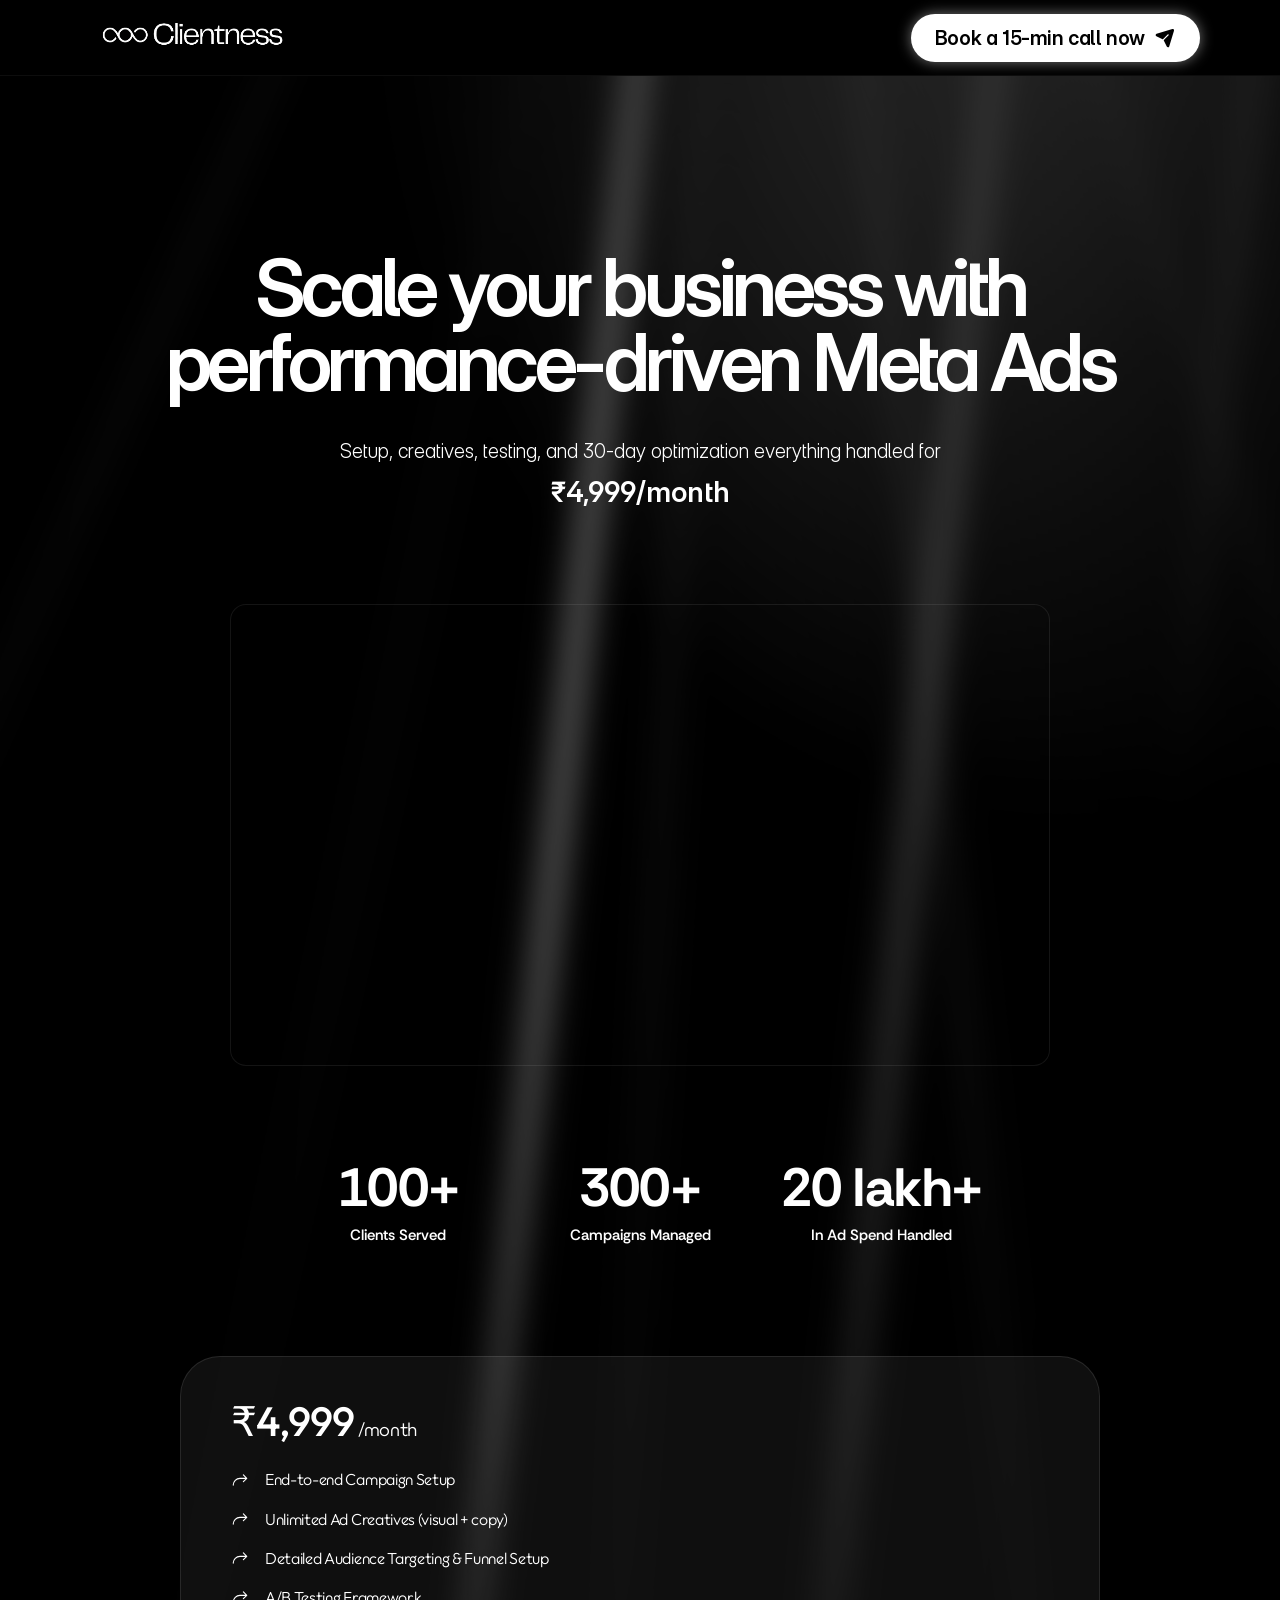
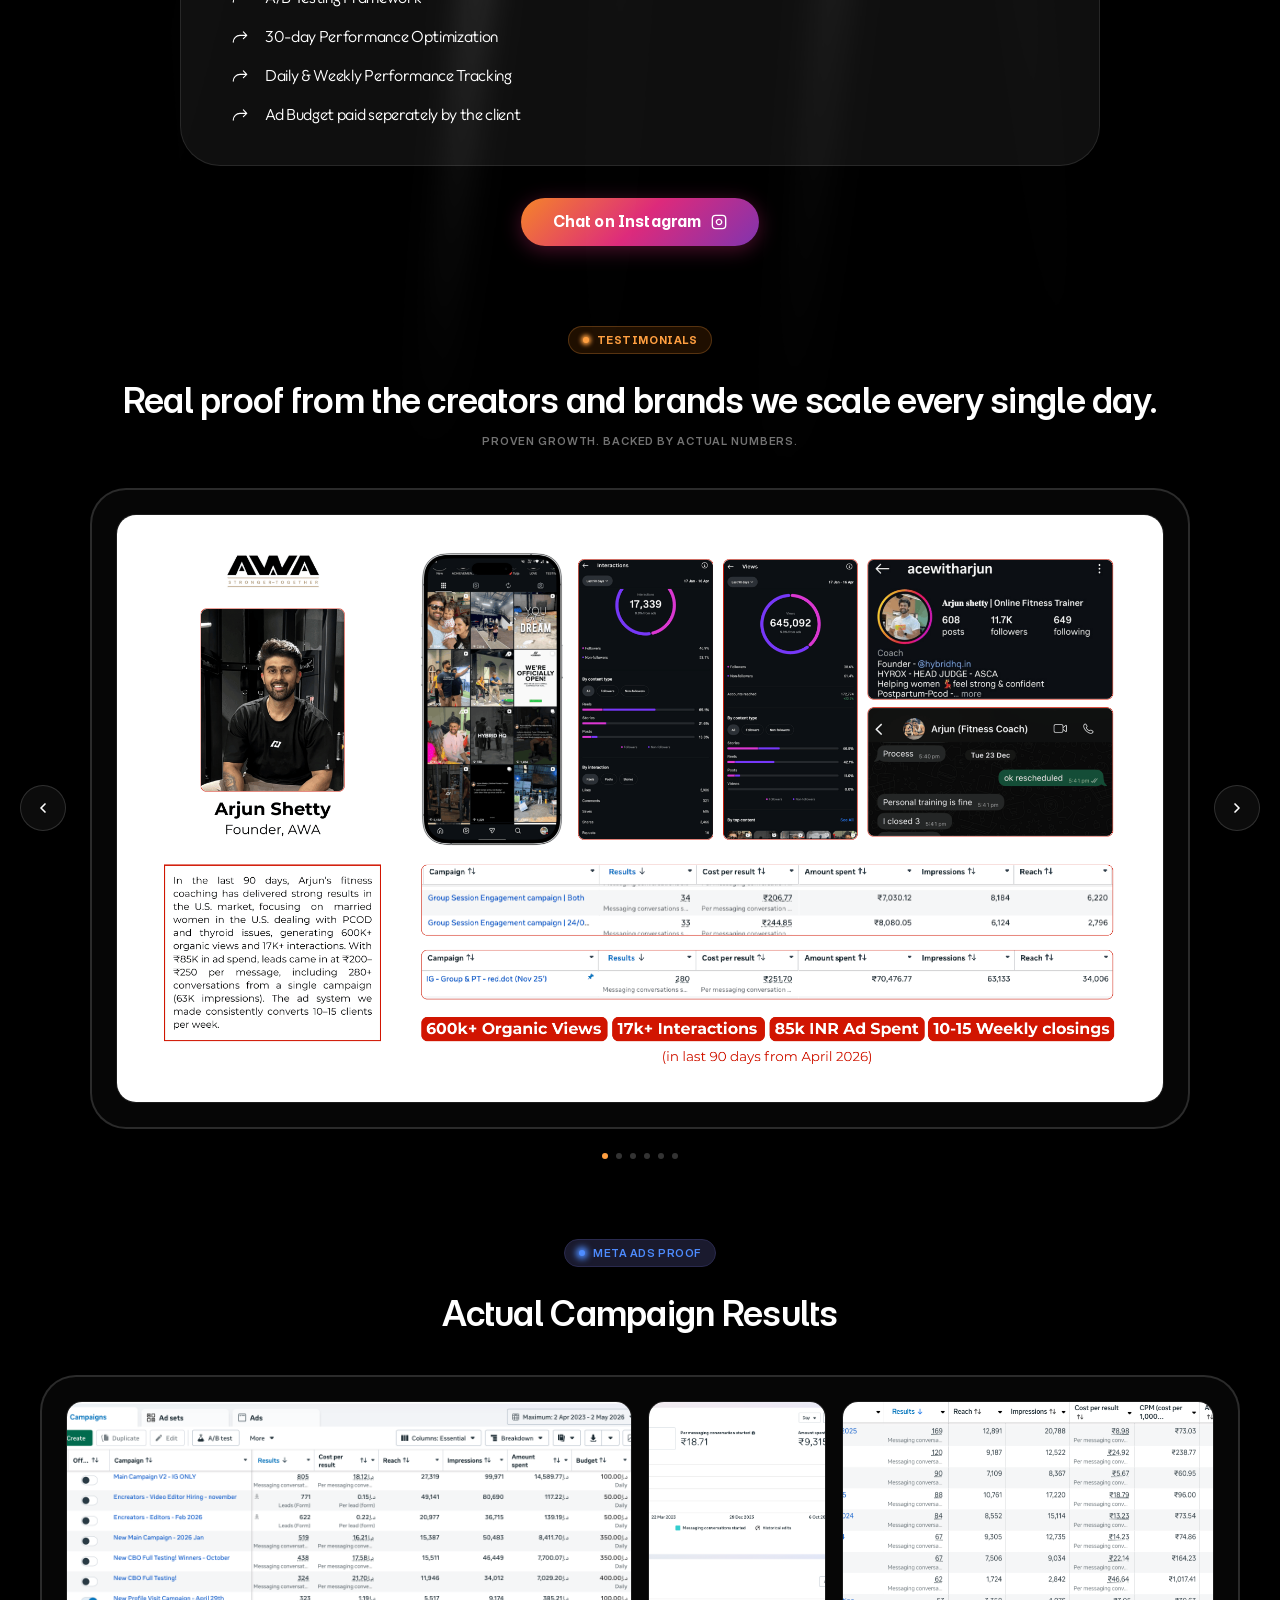
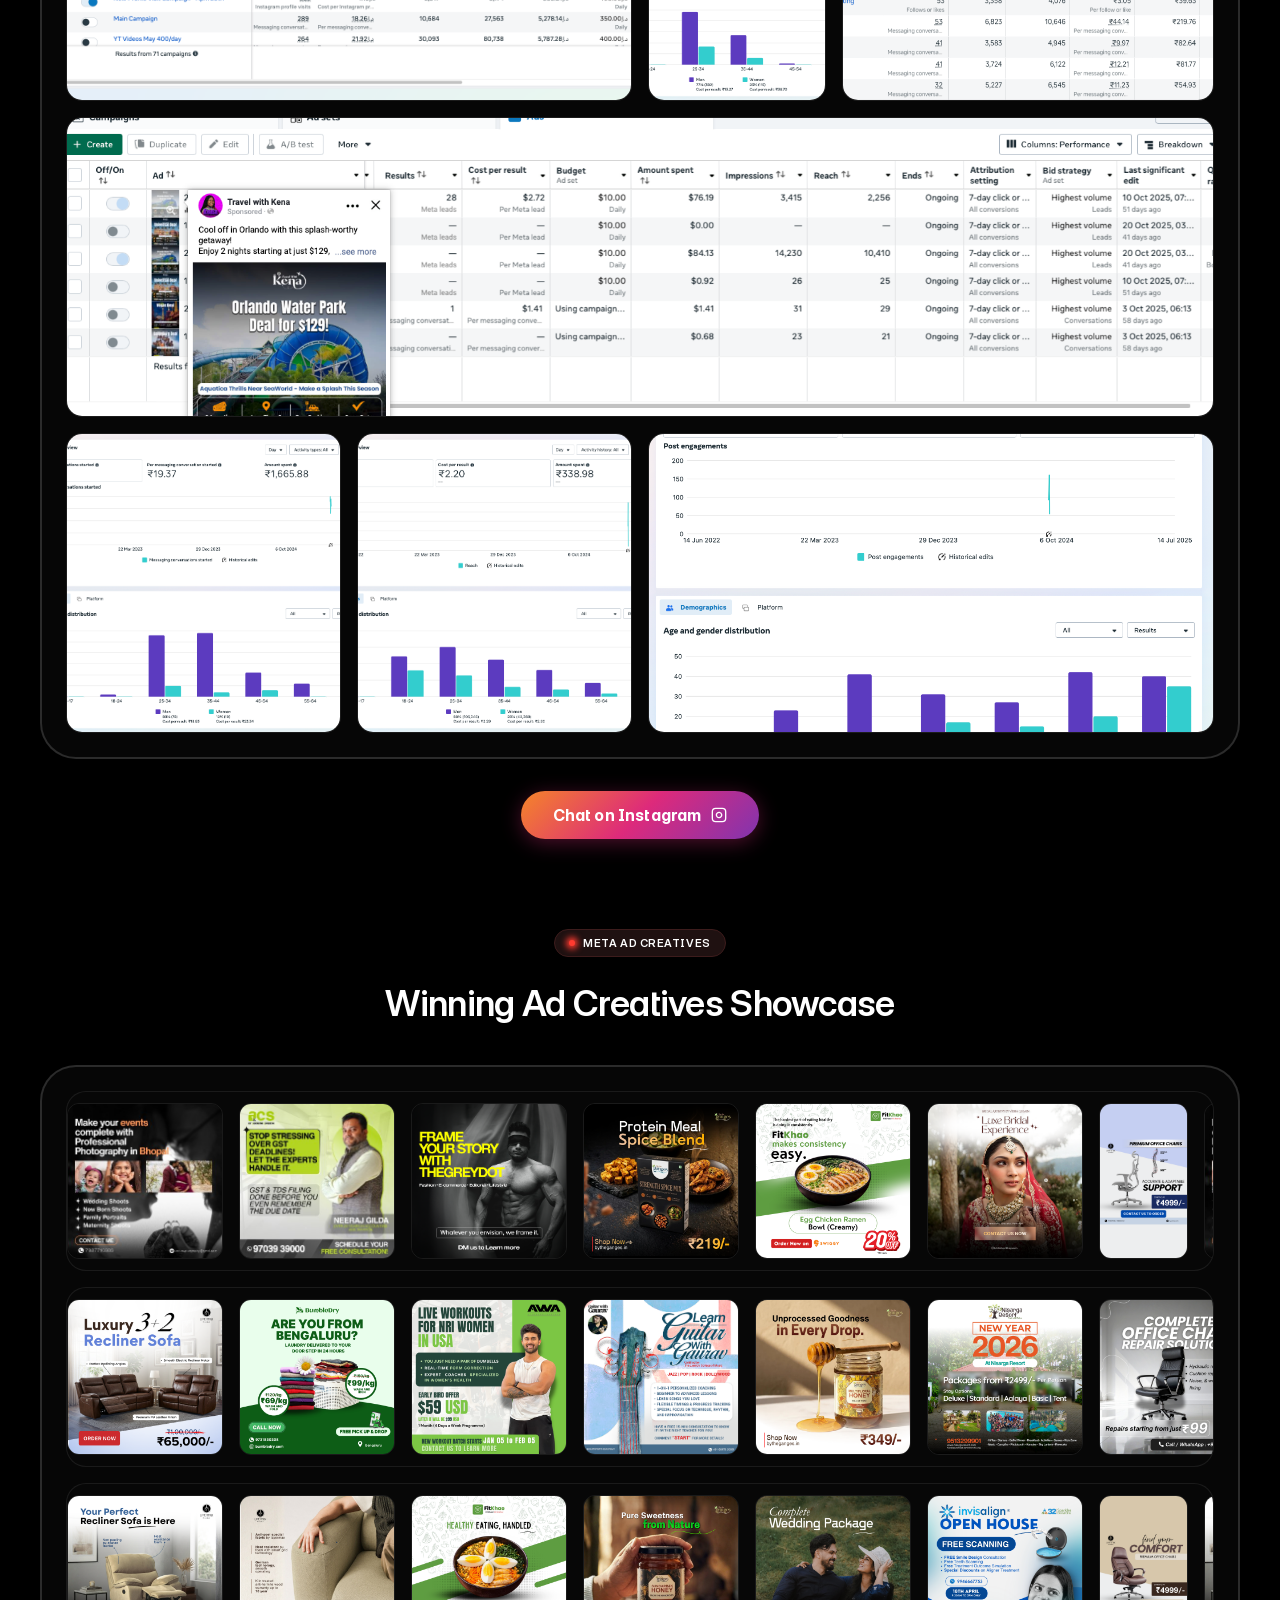
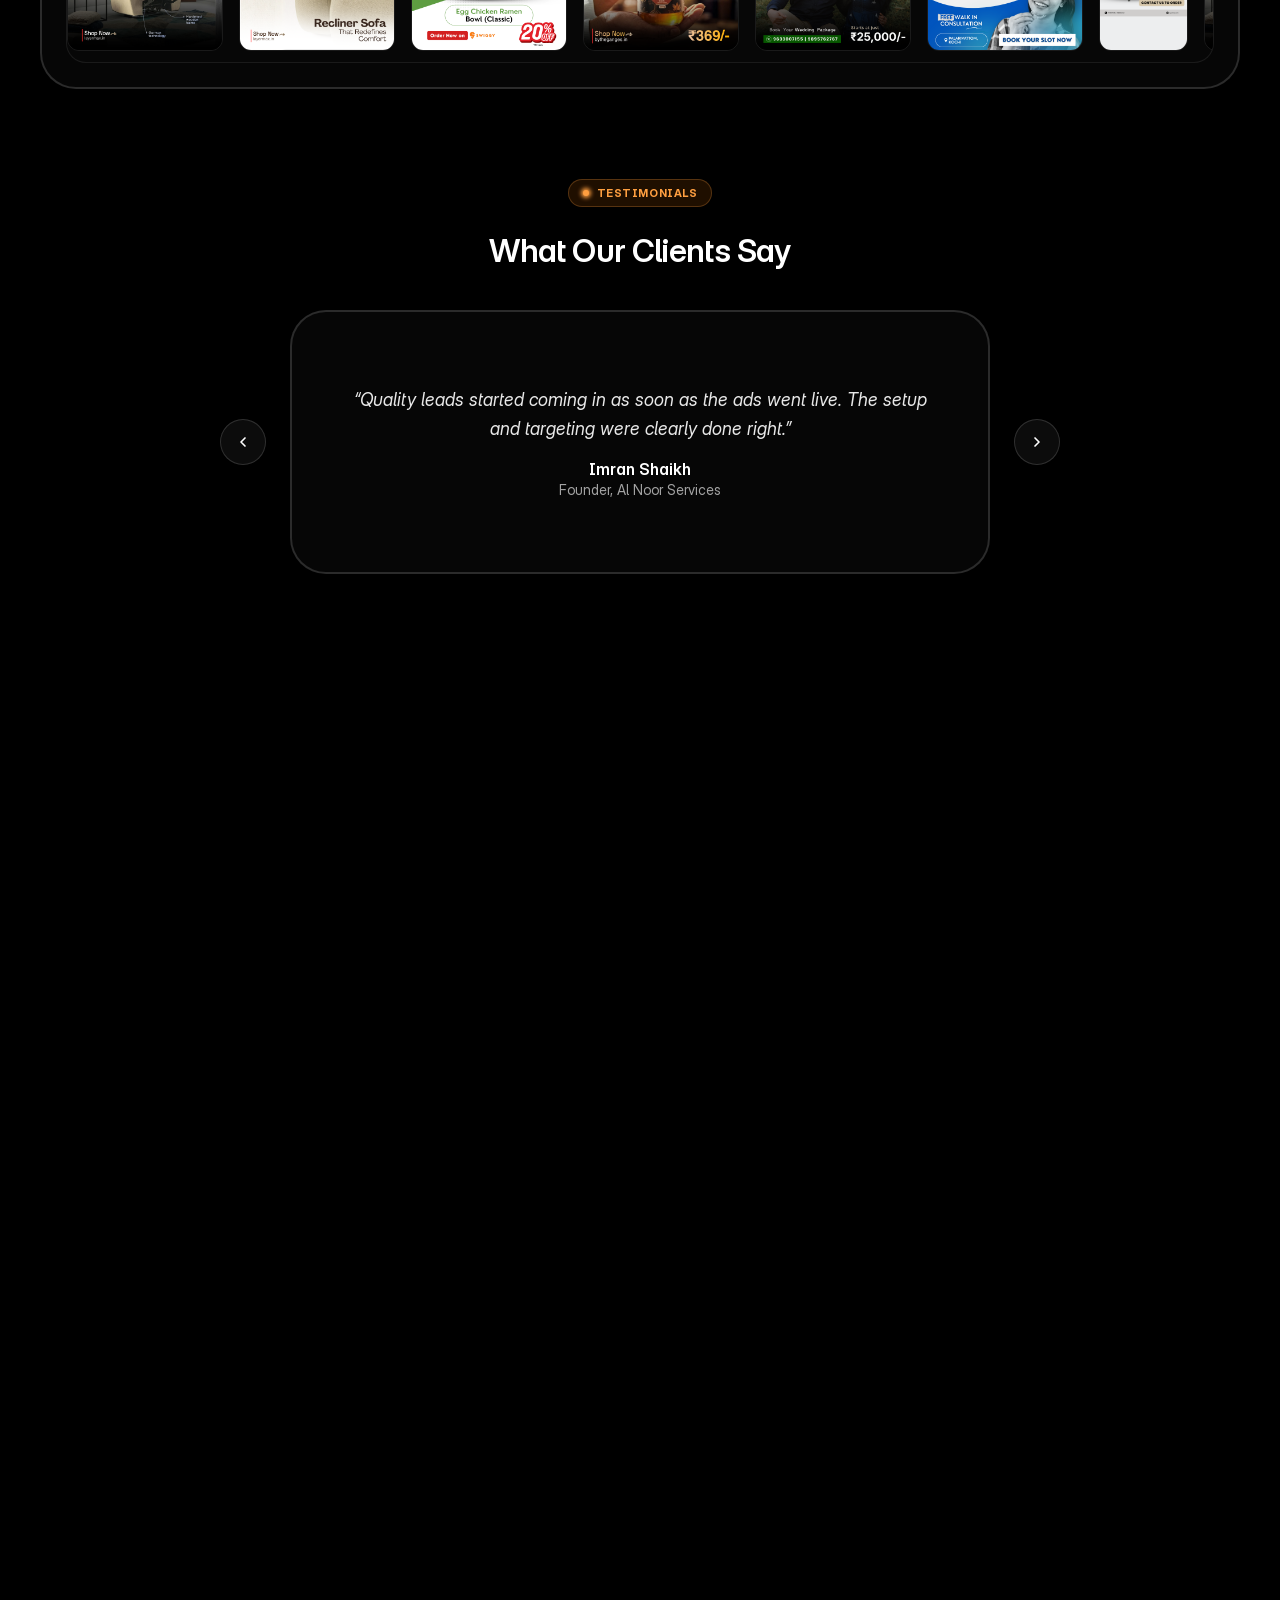
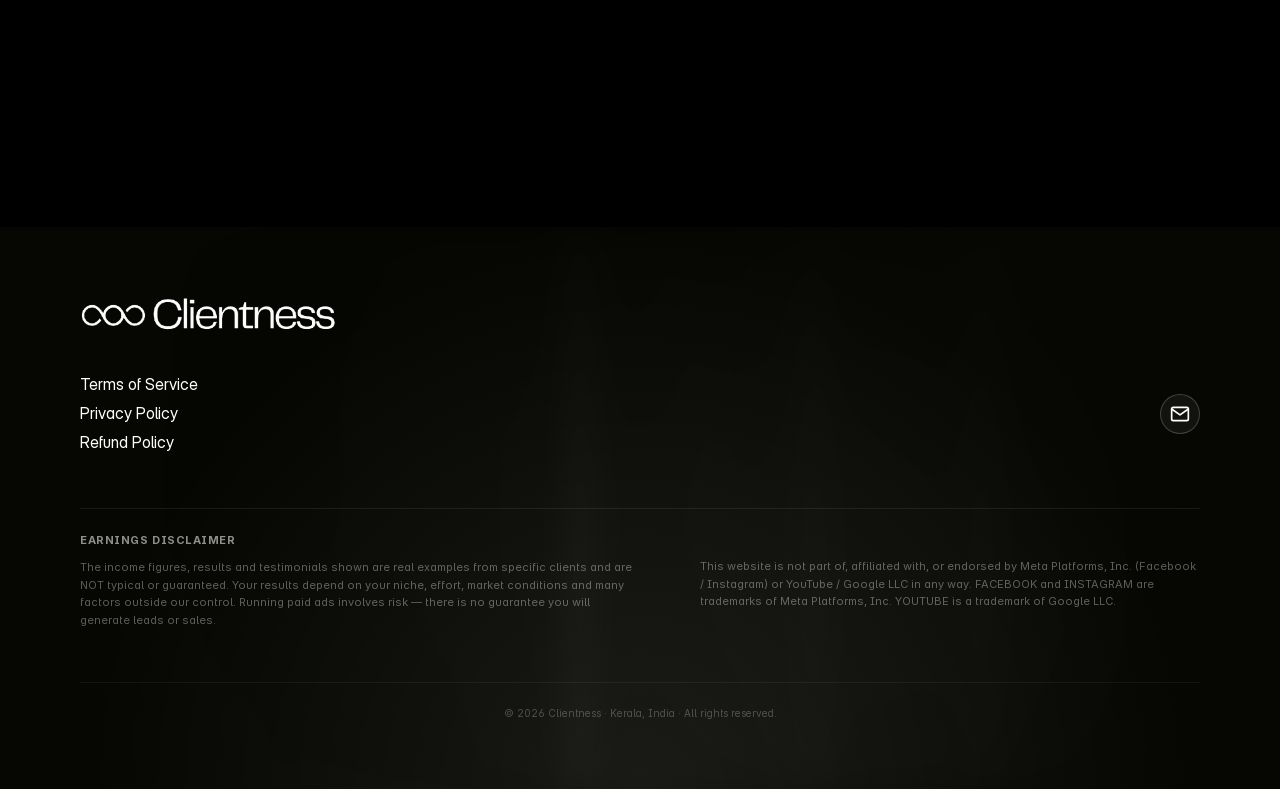
==== commit 55c3f711: "Fix double scrollbars using overflow-x: clip, restore high-resolution ad creatives, and update secti" ====
--- a/index.html
+++ b/index.html
@@ -54,7 +54,7 @@
       </div>
       
       <div class="hero-video-container">
-        <iframe src="https://www.youtube.com/embed/_LlTtNAA1sk?autoplay=1&mute=1&loop=1&playlist=_LlTtNAA1sk&controls=1&rel=0&modestbranding=1" 
+        <iframe src="https://www.youtube.com/embed/_LlTtNAA1sk?autoplay=1&mute=0&loop=1&playlist=_LlTtNAA1sk&controls=1&rel=0&modestbranding=1" 
                 title="Clientness Demo Video" 
                 frameborder="0" 
                 allow="accelerometer; autoplay; clipboard-write; encrypted-media; gyroscope; picture-in-picture; web-share" 
@@ -155,13 +155,13 @@
       
       <div class="meta-ads-bento-container">
         <div class="proof-grid">
-          <div class="proof-card proof-main"><img src="./Meta Ad Results/thumbs/00.png" data-original="./Meta Ad Results/00.png" alt="Overview Results" loading="eager"></div>
-          <div class="proof-card"><img src="./Meta Ad Results/thumbs/Aim High Education WhatsApp.png" data-original="./Meta Ad Results/Aim High Education WhatsApp.png" alt="Aim High Education" loading="eager"></div>
-          <div class="proof-card"><img src="./Meta Ad Results/thumbs/2024 - 2025.png" data-original="./Meta Ad Results/2024 - 2025.png" alt="2024 Performance" loading="eager"></div>
-          <div class="proof-card"><img src="./Meta Ad Results/thumbs/Travel with Kena - USA.png" data-original="./Meta Ad Results/Travel with Kena - USA.png" alt="Travel with Kena" loading="eager"></div>
-          <div class="proof-card"><img src="./Meta Ad Results/thumbs/Clar Catalyst Whatsapp.png" data-original="./Meta Ad Results/Clar Catalyst Whatsapp.png" alt="Clar Catalyst" loading="eager"></div>
-          <div class="proof-card"><img src="./Meta Ad Results/thumbs/Lekha Ayurveda Awareness.png" data-original="./Meta Ad Results/Lekha Ayurveda Awareness.png" alt="Lekha Ayurveda" loading="eager"></div>
-          <div class="proof-card"><img src="./Meta Ad Results/thumbs/Map the World Engagement.png" data-original="./Meta Ad Results/Map the World Engagement.png" alt="Map the World" loading="eager"></div>
+          <div class="proof-card proof-main"><img src="./Meta Ad Results/00.png" data-original="./Meta Ad Results/00.png" alt="Overview Results" loading="eager"></div>
+          <div class="proof-card"><img src="./Meta Ad Results/Aim High Education WhatsApp.png" data-original="./Meta Ad Results/Aim High Education WhatsApp.png" alt="Aim High Education" loading="eager"></div>
+          <div class="proof-card"><img src="./Meta Ad Results/2024 - 2025.png" data-original="./Meta Ad Results/2024 - 2025.png" alt="2024 Performance" loading="eager"></div>
+          <div class="proof-card"><img src="./Meta Ad Results/Travel with Kena - USA.png" data-original="./Meta Ad Results/Travel with Kena - USA.png" alt="Travel with Kena" loading="eager"></div>
+          <div class="proof-card"><img src="./Meta Ad Results/Clar Catalyst Whatsapp.png" data-original="./Meta Ad Results/Clar Catalyst Whatsapp.png" alt="Clar Catalyst" loading="eager"></div>
+          <div class="proof-card"><img src="./Meta Ad Results/Lekha Ayurveda Awareness.png" data-original="./Meta Ad Results/Lekha Ayurveda Awareness.png" alt="Lekha Ayurveda" loading="eager"></div>
+          <div class="proof-card"><img src="./Meta Ad Results/Map the World Engagement.png" data-original="./Meta Ad Results/Map the World Engagement.png" alt="Map the World" loading="eager"></div>
         </div>
       </div>
 
@@ -242,7 +242,7 @@
     <!-- TESTIMONIALS -->
     <section class="gallery-section">
       <span class="badge orange-badge"><span class="badge-dot dot-orange">●</span> TESTIMONIALS</span>
-      <h2 class="section-title">What Creators & Brands Say</h2>
+      <h2 class="section-title">What Our Clients Say</h2>
       
       <div class="testimonial-wrapper" style="width: 100%; max-width: 860px; display: flex; align-items: center; justify-content: center; gap: 24px; margin: 0 auto;">
         <div class="nav-arrow nav-prev">
--- a/style.css
+++ b/style.css
@@ -86,6 +86,11 @@
   padding: 0;
 }
 
+html {
+  overflow-x: clip;
+  scroll-behavior: smooth;
+}
+
 body {
   background-color: var(--bg-dark);
   color: var(--text-primary);
@@ -95,13 +100,12 @@
   -webkit-font-smoothing: antialiased;
   -moz-osx-font-smoothing: grayscale;
   line-height: 1.5;
-  overflow-x: hidden;
+  overflow-x: clip;
   position: relative;
 }
 
 main {
   width: 100%;
-  overflow-x: hidden;
   position: relative;
 }
 
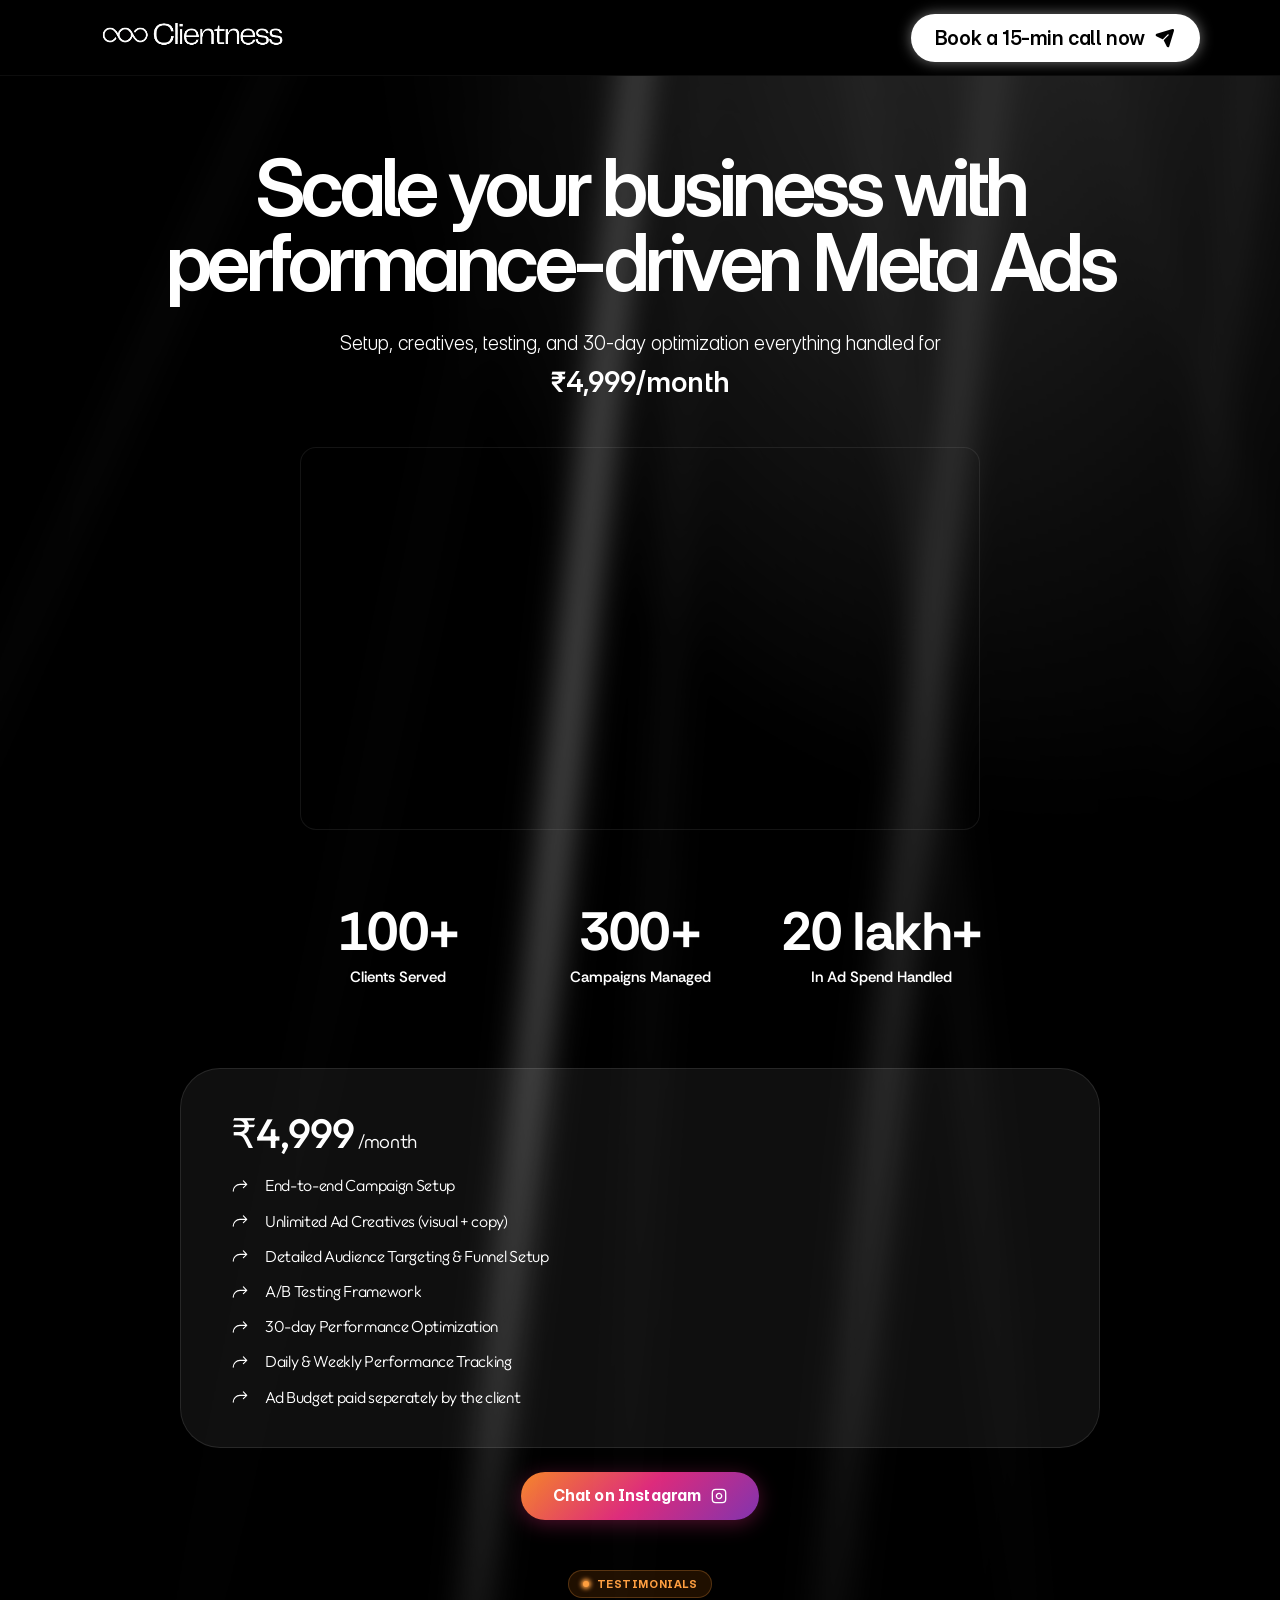
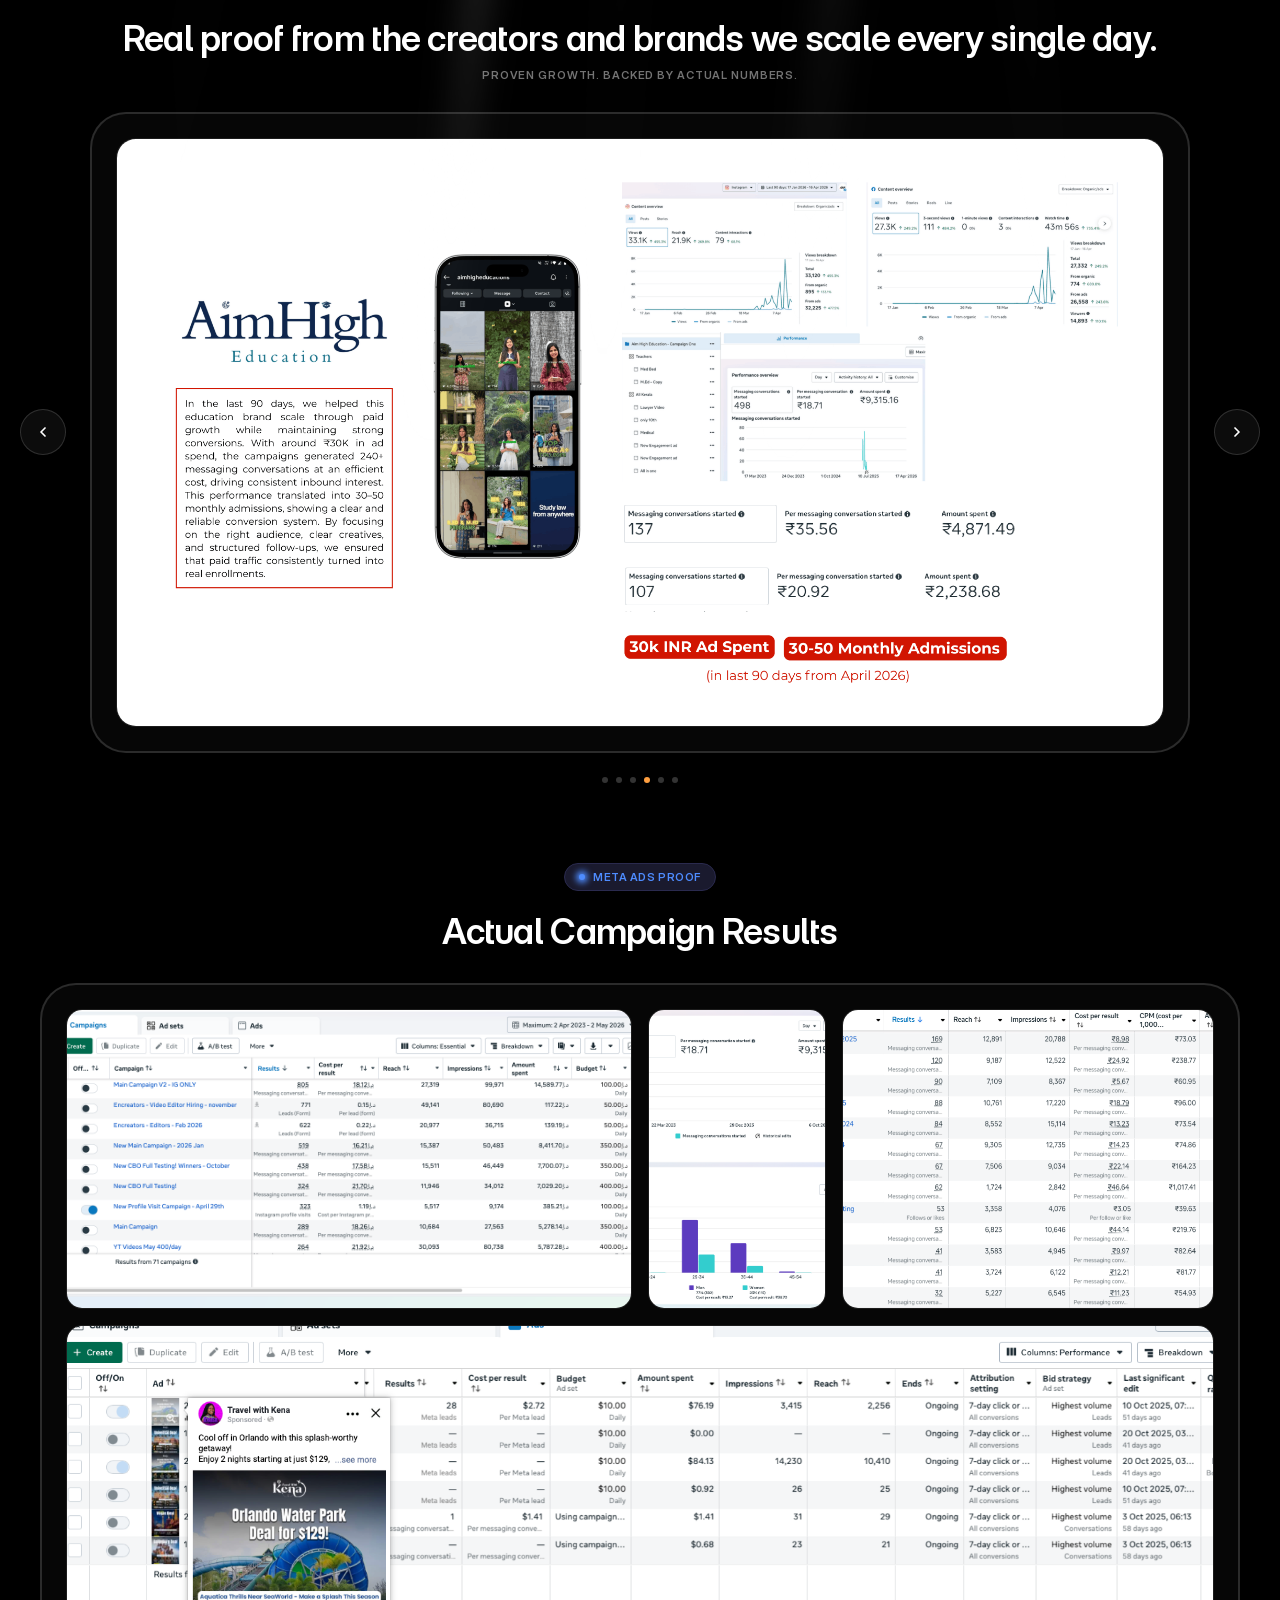
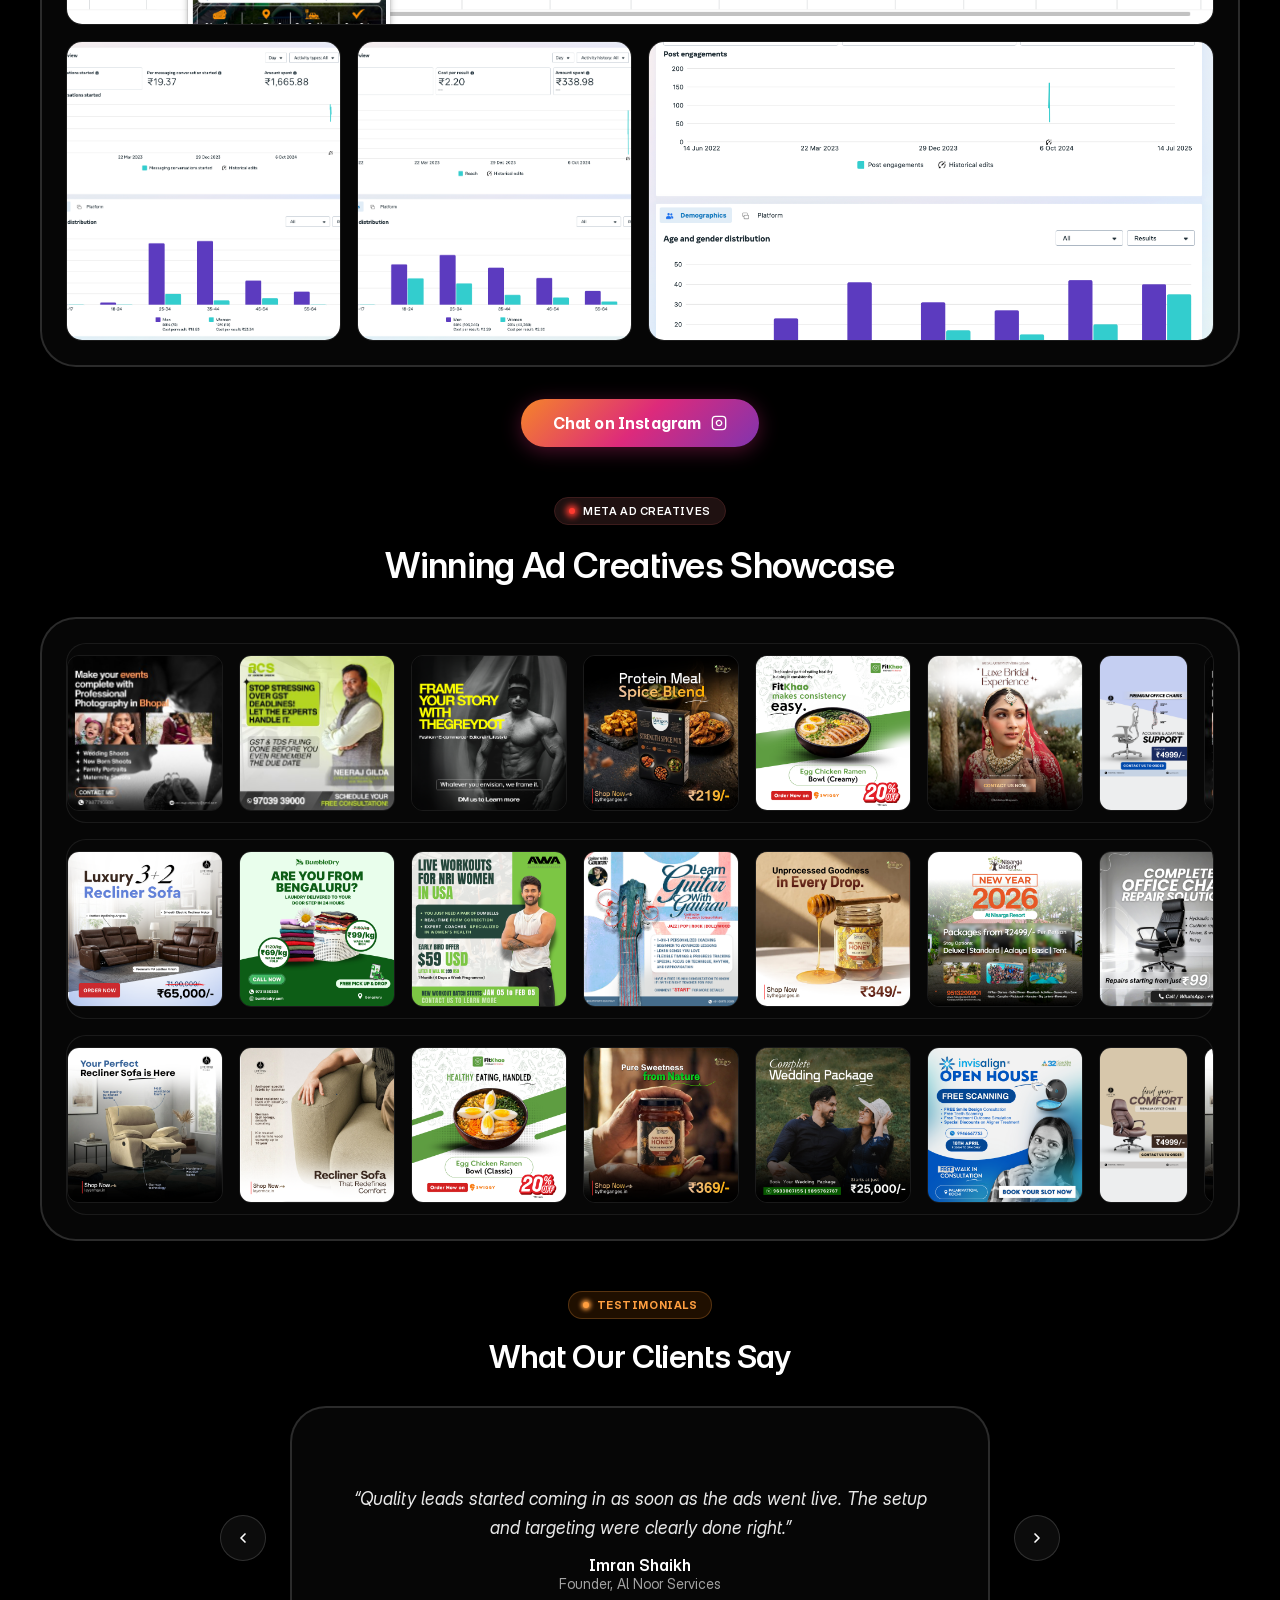
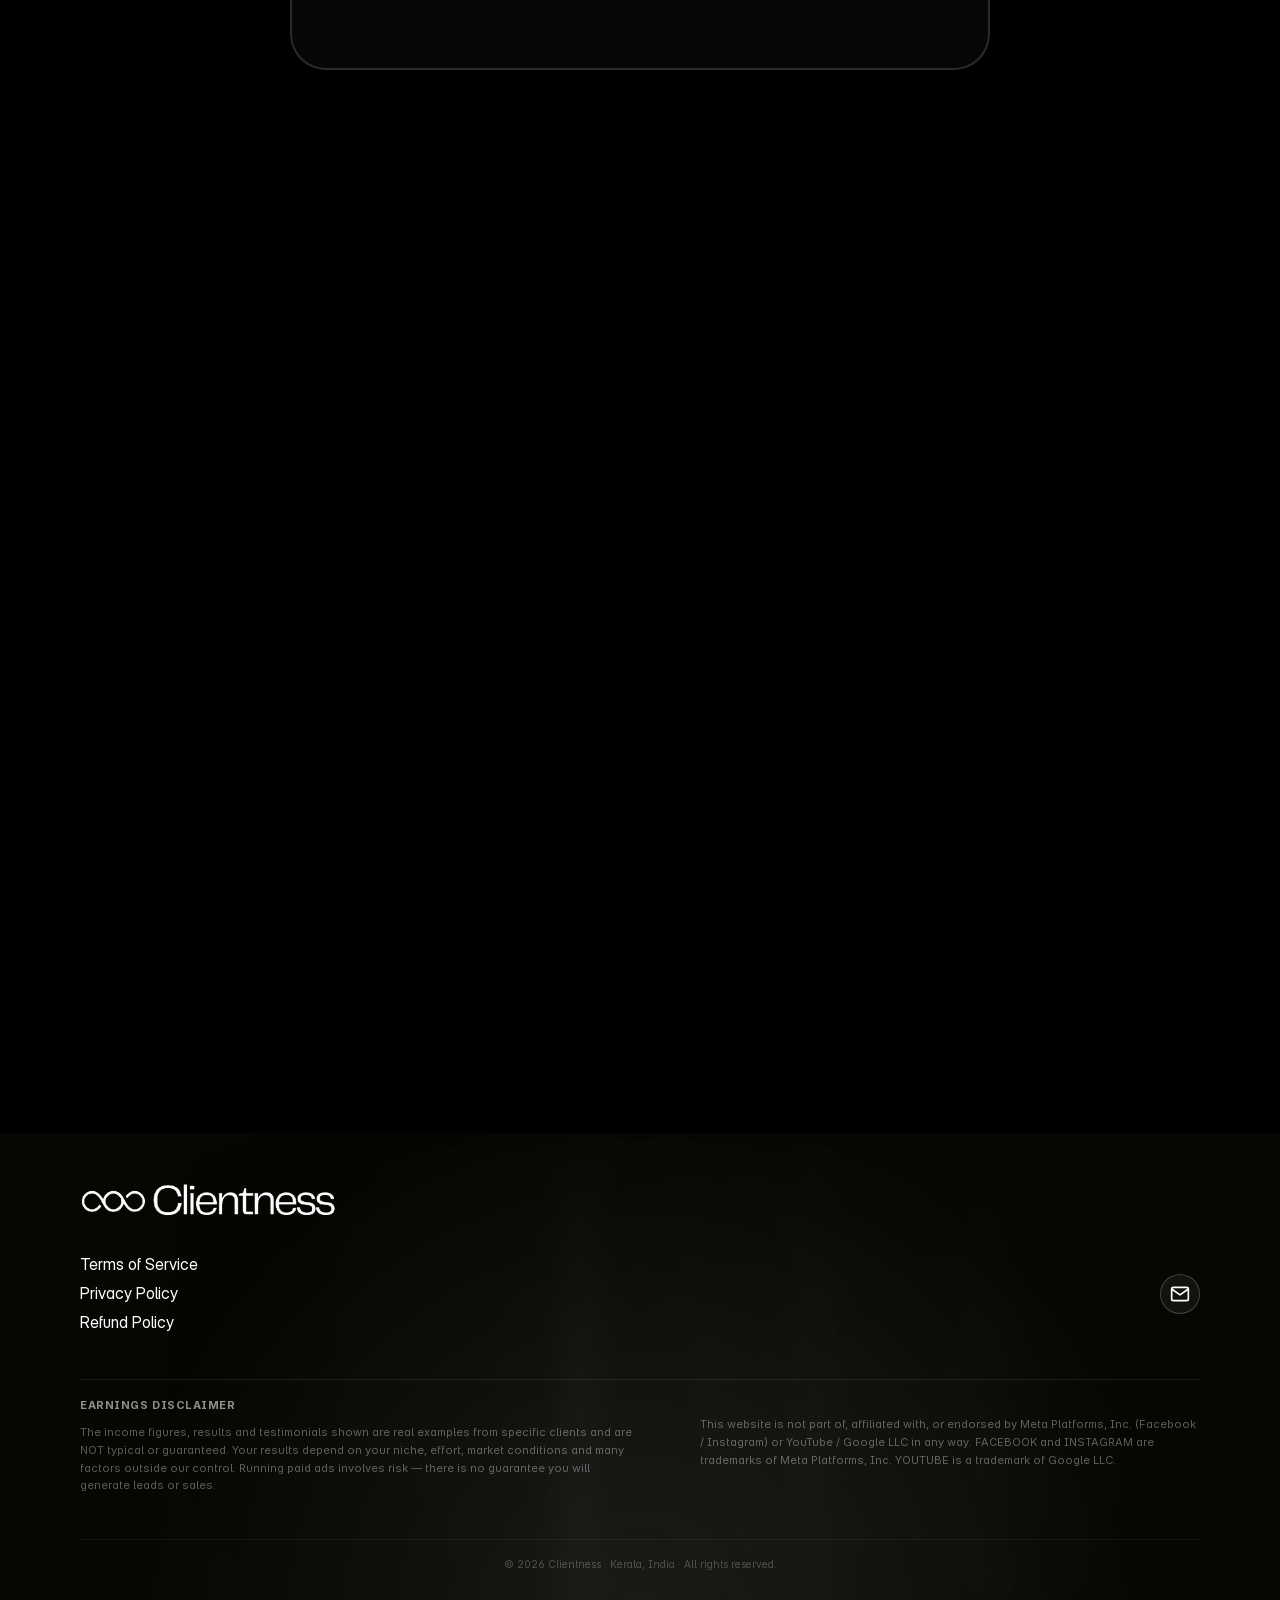
==== commit b2db0db4: "Optimize mobile stats font sizes, fix footer CTA congestion, and implement case studies slider autop" ====
--- a/index.html
+++ b/index.html
@@ -240,7 +240,7 @@
     </section>
 
     <!-- TESTIMONIALS -->
-    <section class="gallery-section">
+    <section class="gallery-section testimonials-section">
       <span class="badge orange-badge"><span class="badge-dot dot-orange">●</span> TESTIMONIALS</span>
       <h2 class="section-title">What Our Clients Say</h2>
       
@@ -335,7 +335,8 @@
           <svg xmlns="http://www.w3.org/2000/svg" viewBox="0 0 256 256" width="16" height="16" fill="currentColor"><path d="M221.66,133.66l-72,72a8,8,0,0,1-11.32-11.32L196.69,136H40a8,8,0,0,1,0-16H196.69L138.34,61.66a8,8,0,0,1,11.32-11.32l72,72A8,8,0,0,1,221.66,133.66Z"></path></svg>
         </a>
         <a href="https://ig.me/m/clientness" target="_blank" rel="noopener noreferrer" class="btn btn-gradient-insta">
-          Chat on Instagram
+          <span class="desktop-text">Chat on Instagram</span>
+          <span class="mobile-text">Instagram</span>
           <svg width="16" height="16" viewBox="0 0 24 24" fill="none" stroke="currentColor" stroke-width="2"><rect x="2" y="2" width="20" height="20" rx="5" ry="5"></rect><path d="M16 11.37A4 4 0 1 1 12.63 8 4 4 0 0 1 16 11.37z"></path><line x1="17.5" y1="6.5" x2="17.51" y2="6.5"></line></svg>
         </a>
       </div>
--- a/style.css
+++ b/style.css
@@ -1,86 +1,659 @@
 @import url('https://fonts.googleapis.com/css2?family=Outfit:wght@300;400;500;600;700&family=Rethink+Sans:ital,wght@0,400..800;1,400..800&display=swap');
-@font-face { font-family: "Inter Display"; src: url("./assets/gazZKZuUEtvr9ULhdA4SprP0AZ0.woff2"); font-display: swap; font-style: normal; font-weight: 600; unicode-range: U+0460-052F, U+1C80-1C88, U+20B4, U+2DE0-2DFF, U+A640-A69F, U+FE2E-FE2F }
-@font-face { font-family: "Inter Display"; src: url("./assets/pe8RoujoPxuTZhqoNzYqHX2MXA.woff2"); font-display: swap; font-style: normal; font-weight: 600; unicode-range: U+0301, U+0400-045F, U+0490-0491, U+04B0-04B1, U+2116 }
-@font-face { font-family: "Inter Display"; src: url("./assets/teGhWnhH3bCqefKGsIsqFy3hK8.woff2"); font-display: swap; font-style: normal; font-weight: 600; unicode-range: U+1F00-1FFF }
-@font-face { font-family: "Inter Display"; src: url("./assets/qQHxgTnEk6Czu1yW4xS82HQWFOk.woff2"); font-display: swap; font-style: normal; font-weight: 600; unicode-range: U+0370-03FF }
-@font-face { font-family: "Inter Display"; src: url("./assets/MJ3N6lfN4iP5Um8rJGqLYl03tE.woff2"); font-display: swap; font-style: normal; font-weight: 600; unicode-range: U+0100-024F, U+0259, U+1E00-1EFF, U+2020, U+20A0-20AB, U+20AD-20CF, U+2113, U+2C60-2C7F, U+A720-A7FF }
-@font-face { font-family: "Inter Display"; src: url("./assets/PfdOpgzFf7N2Uye9JX7xRKYTgSc.woff2"); font-display: swap; font-style: normal; font-weight: 600; unicode-range: U+0000-00FF, U+0131, U+0152-0153, U+02BB-02BC, U+02C6, U+02DA, U+02DC, U+2000-206F, U+2070, U+2074-207E, U+2080-208E, U+20AC, U+2122, U+2191, U+2193, U+2212, U+2215, U+FEFF, U+FFFD }
-@font-face { font-family: "Inter Display"; src: url("./assets/0SEEmmWc3vovhaai4RlRQSWRrz0.woff2"); font-display: swap; font-style: normal; font-weight: 600; unicode-range: U+0102-0103, U+0110-0111, U+0128-0129, U+0168-0169, U+01A0-01A1, U+01AF-01B0, U+1EA0-1EF9, U+20AB }
-@font-face { font-family: "Inter Display"; src: url("./assets/2uIBiALfCHVpWbHqRMZutfT7giU.woff2"); font-display: swap; font-style: normal; font-weight: 400; unicode-range: U+0460-052F, U+1C80-1C88, U+20B4, U+2DE0-2DFF, U+A640-A69F, U+FE2E-FE2F }
-@font-face { font-family: "Inter Display"; src: url("./assets/Zwfz6xbVe5pmcWRJRgBDHnMkOkI.woff2"); font-display: swap; font-style: normal; font-weight: 400; unicode-range: U+0301, U+0400-045F, U+0490-0491, U+04B0-04B1, U+2116 }
-@font-face { font-family: "Inter Display"; src: url("./assets/U9LaDDmbRhzX3sB8g8glTy5feTE.woff2"); font-display: swap; font-style: normal; font-weight: 400; unicode-range: U+1F00-1FFF }
-@font-face { font-family: "Inter Display"; src: url("./assets/tVew2LzXJ1t7QfxP1gdTIdj2o0g.woff2"); font-display: swap; font-style: normal; font-weight: 400; unicode-range: U+0370-03FF }
-@font-face { font-family: "Inter Display"; src: url("./assets/DF7bjCRmStYPqSb945lAlMfCCVQ.woff2"); font-display: swap; font-style: normal; font-weight: 400; unicode-range: U+0100-024F, U+0259, U+1E00-1EFF, U+2020, U+20A0-20AB, U+20AD-20CF, U+2113, U+2C60-2C7F, U+A720-A7FF }
-@font-face { font-family: "Inter Display"; src: url("./assets/bHYNJqzTyl2lqvmMiRRS6Y16Es.woff2"); font-display: swap; font-style: normal; font-weight: 400; unicode-range: U+0000-00FF, U+0131, U+0152-0153, U+02BB-02BC, U+02C6, U+02DA, U+02DC, U+2000-206F, U+2070, U+2074-207E, U+2080-208E, U+20AC, U+2122, U+2191, U+2193, U+2212, U+2215, U+FEFF, U+FFFD }
-@font-face { font-family: "Inter Display"; src: url("./assets/vebZUMjGyKkYsfcY73iwWTzLNag.woff2"); font-display: swap; font-style: normal; font-weight: 400; unicode-range: U+0102-0103, U+0110-0111, U+0128-0129, U+0168-0169, U+01A0-01A1, U+01AF-01B0, U+1EA0-1EF9, U+20AB }
-@font-face { font-family: "Inter Display"; src: url("./assets/I11LrmuBDQZweplJ62KkVsklU5Y.woff2"); font-display: swap; font-style: normal; font-weight: 700; unicode-range: U+0460-052F, U+1C80-1C88, U+20B4, U+2DE0-2DFF, U+A640-A69F, U+FE2E-FE2F }
-@font-face { font-family: "Inter Display"; src: url("./assets/UjFZPDy3qGuDktQM4q9CxhKfIa8.woff2"); font-display: swap; font-style: normal; font-weight: 700; unicode-range: U+0301, U+0400-045F, U+0490-0491, U+04B0-04B1, U+2116 }
-@font-face { font-family: "Inter Display"; src: url("./assets/8exwVHJy2DhJ4N5prYlVMrEKmQ.woff2"); font-display: swap; font-style: normal; font-weight: 700; unicode-range: U+1F00-1FFF }
-@font-face { font-family: "Inter Display"; src: url("./assets/UTeedEK21hO5jDxEUldzdScUqpg.woff2"); font-display: swap; font-style: normal; font-weight: 700; unicode-range: U+0370-03FF }
-@font-face { font-family: "Inter Display"; src: url("./assets/Ig8B8nzy11hzIWEIYnkg91sofjo.woff2"); font-display: swap; font-style: normal; font-weight: 700; unicode-range: U+0100-024F, U+0259, U+1E00-1EFF, U+2020, U+20A0-20AB, U+20AD-20CF, U+2113, U+2C60-2C7F, U+A720-A7FF }
-@font-face { font-family: "Inter Display"; src: url("./assets/qITWJ2WdG0wrgQPDb8lvnYnTXDg.woff2"); font-display: swap; font-style: normal; font-weight: 700; unicode-range: U+0000-00FF, U+0131, U+0152-0153, U+02BB-02BC, U+02C6, U+02DA, U+02DC, U+2000-206F, U+2070, U+2074-207E, U+2080-208E, U+20AC, U+2122, U+2191, U+2193, U+2212, U+2215, U+FEFF, U+FFFD }
-@font-face { font-family: "Inter Display"; src: url("./assets/qctQFoJqJ9aIbRSIp0AhCQpFxn8.woff2"); font-display: swap; font-style: normal; font-weight: 700; unicode-range: U+0102-0103, U+0110-0111, U+0128-0129, U+0168-0169, U+01A0-01A1, U+01AF-01B0, U+1EA0-1EF9, U+20AB }
-@font-face { font-family: "Inter Display"; src: url("./assets/ePuN3mCjzajIHnyCdvKBFiZkyY0.woff2"); font-display: swap; font-style: normal; font-weight: 500; unicode-range: U+0460-052F, U+1C80-1C88, U+20B4, U+2DE0-2DFF, U+A640-A69F, U+FE2E-FE2F }
-@font-face { font-family: "Inter Display"; src: url("./assets/V3j1L0o5vPFKe26Sw4HcpXCfHo.woff2"); font-display: swap; font-style: normal; font-weight: 500; unicode-range: U+0301, U+0400-045F, U+0490-0491, U+04B0-04B1, U+2116 }
-@font-face { font-family: "Inter Display"; src: url("./assets/F3kdpd2N0cToWV5huaZjjgM.woff2"); font-display: swap; font-style: normal; font-weight: 500; unicode-range: U+1F00-1FFF }
-@font-face { font-family: "Inter Display"; src: url("./assets/0iDmxkizU9goZoclqIqsV5rvETU.woff2"); font-display: swap; font-style: normal; font-weight: 500; unicode-range: U+0370-03FF }
-@font-face { font-family: "Inter Display"; src: url("./assets/r0mv3NegmA0akcQsNFotG32Las.woff2"); font-display: swap; font-style: normal; font-weight: 500; unicode-range: U+0100-024F, U+0259, U+1E00-1EFF, U+2020, U+20A0-20AB, U+20AD-20CF, U+2113, U+2C60-2C7F, U+A720-A7FF }
-@font-face { font-family: "Inter Display"; src: url("./assets/iwWTDc49ENF2tCHbqlNARXw6Ug.woff2"); font-display: swap; font-style: normal; font-weight: 500; unicode-range: U+0000-00FF, U+0131, U+0152-0153, U+02BB-02BC, U+02C6, U+02DA, U+02DC, U+2000-206F, U+2070, U+2074-207E, U+2080-208E, U+20AC, U+2122, U+2191, U+2193, U+2212, U+2215, U+FEFF, U+FFFD }
-@font-face { font-family: "Inter Display"; src: url("./assets/Ii21jnSJkulBKsHHXKlapi7fv9w.woff2"); font-display: swap; font-style: normal; font-weight: 500; unicode-range: U+0102-0103, U+0110-0111, U+0128-0129, U+0168-0169, U+01A0-01A1, U+01AF-01B0, U+1EA0-1EF9, U+20AB }
-@font-face { font-family: "Inter Display"; src: url("./assets/MaMAn5Jp5gJg1z3VaLH65QwWPLc.woff2"); font-display: swap; font-style: normal; font-weight: 300; unicode-range: U+0460-052F, U+1C80-1C88, U+20B4, U+2DE0-2DFF, U+A640-A69F, U+FE2E-FE2F }
-@font-face { font-family: "Inter Display"; src: url("./assets/fEqgEChcTaneQFxeugexHq7Bk.woff2"); font-display: swap; font-style: normal; font-weight: 300; unicode-range: U+0301, U+0400-045F, U+0490-0491, U+04B0-04B1, U+2116 }
-@font-face { font-family: "Inter Display"; src: url("./assets/nL7d8Ph0ViwUQorApF89PoAagQI.woff2"); font-display: swap; font-style: normal; font-weight: 300; unicode-range: U+1F00-1FFF }
-@font-face { font-family: "Inter Display"; src: url("./assets/YOHXUQlY1iC2t7qT4HeLSoBDtn4.woff2"); font-display: swap; font-style: normal; font-weight: 300; unicode-range: U+0370-03FF }
-@font-face { font-family: "Inter Display"; src: url("./assets/TfzHIi6ZmZDuhnIFGcgM6Ipuim4.woff2"); font-display: swap; font-style: normal; font-weight: 300; unicode-range: U+0100-024F, U+0259, U+1E00-1EFF, U+2020, U+20A0-20AB, U+20AD-20CF, U+2113, U+2C60-2C7F, U+A720-A7FF }
-@font-face { font-family: "Inter Display"; src: url("./assets/CnMzVKZxLPB68RITfNGUfLe65m4.woff2"); font-display: swap; font-style: normal; font-weight: 300; unicode-range: U+0000-00FF, U+0131, U+0152-0153, U+02BB-02BC, U+02C6, U+02DA, U+02DC, U+2000-206F, U+2070, U+2074-207E, U+2080-208E, U+20AC, U+2122, U+2191, U+2193, U+2212, U+2215, U+FEFF, U+FFFD }
-@font-face { font-family: "Inter Display"; src: url("./assets/ub5XwqqEAMrXQz31ej6fNqbxnBc.woff2"); font-display: swap; font-style: normal; font-weight: 300; unicode-range: U+0102-0103, U+0110-0111, U+0128-0129, U+0168-0169, U+01A0-01A1, U+01AF-01B0, U+1EA0-1EF9, U+20AB }
-@font-face { font-family: "Inter"; src: url("./assets/5vvr9Vy74if2I6bQbJvbw7SY1pQ.woff2"); font-display: swap; font-style: normal; font-weight: 400; unicode-range: U+0460-052F, U+1C80-1C88, U+20B4, U+2DE0-2DFF, U+A640-A69F, U+FE2E-FE2F }
-@font-face { font-family: "Inter"; src: url("./assets/EOr0mi4hNtlgWNn9if640EZzXCo.woff2"); font-display: swap; font-style: normal; font-weight: 400; unicode-range: U+0301, U+0400-045F, U+0490-0491, U+04B0-04B1, U+2116 }
-@font-face { font-family: "Inter"; src: url("./assets/Y9k9QrlZAqio88Klkmbd8VoMQc.woff2"); font-display: swap; font-style: normal; font-weight: 400; unicode-range: U+1F00-1FFF }
-@font-face { font-family: "Inter"; src: url("./assets/OYrD2tBIBPvoJXiIHnLoOXnY9M.woff2"); font-display: swap; font-style: normal; font-weight: 400; unicode-range: U+0370-03FF }
-@font-face { font-family: "Inter"; src: url("./assets/JeYwfuaPfZHQhEG8U5gtPDZ7WQ.woff2"); font-display: swap; font-style: normal; font-weight: 400; unicode-range: U+0100-024F, U+0259, U+1E00-1EFF, U+2020, U+20A0-20AB, U+20AD-20CF, U+2113, U+2C60-2C7F, U+A720-A7FF }
-@font-face { font-family: "Inter"; src: url("./assets/GrgcKwrN6d3Uz8EwcLHZxwEfC4.woff2"); font-display: swap; font-style: normal; font-weight: 400; unicode-range: U+0000-00FF, U+0131, U+0152-0153, U+02BB-02BC, U+02C6, U+02DA, U+02DC, U+2000-206F, U+2070, U+2074-207E, U+2080-208E, U+20AC, U+2122, U+2191, U+2193, U+2212, U+2215, U+FEFF, U+FFFD }
-@font-face { font-family: "Inter"; src: url("./assets/b6Y37FthZeALduNqHicBT6FutY.woff2"); font-display: swap; font-style: normal; font-weight: 400; unicode-range: U+0102-0103, U+0110-0111, U+0128-0129, U+0168-0169, U+01A0-01A1, U+01AF-01B0, U+1EA0-1EF9, U+20AB }
-@font-face { font-family: "Inter Display"; src: url("./assets/kZK78sVb0ChIxwI4EF00ArQvpu0.woff2"); font-style: normal; font-weight: 200; unicode-range: U+0460-052F, U+1C80-1C88, U+20B4, U+2DE0-2DFF, U+A640-A69F, U+FE2E-FE2F }
-@font-face { font-family: "Inter Display"; src: url("./assets/zLXnIInNs9VhCJZQ1B0FvHgtWDM.woff2"); font-style: normal; font-weight: 200; unicode-range: U+0301, U+0400-045F, U+0490-0491, U+04B0-04B1, U+2116 }
-@font-face { font-family: "Inter Display"; src: url("./assets/yHa3FUh9QDCLkYGoHU44PsRbTI.woff2"); font-style: normal; font-weight: 200; unicode-range: U+1F00-1FFF }
-@font-face { font-family: "Inter Display"; src: url("./assets/w3wwH92cnNPcZVAf63gAmGQW0k.woff2"); font-style: normal; font-weight: 200; unicode-range: U+0370-03FF }
-@font-face { font-family: "Inter Display"; src: url("./assets/w9aHRXFhel7kScIgRMsPqEwE3AY.woff2"); font-style: normal; font-weight: 200; unicode-range: U+0100-024F, U+0259, U+1E00-1EFF, U+2020, U+20A0-20AB, U+20AD-20CF, U+2113, U+2C60-2C7F, U+A720-A7FF }
-@font-face { font-family: "Inter Display"; src: url("./assets/t5RNiwIqoB2GvYhcdv6NPQF6kfk.woff2"); font-style: normal; font-weight: 200; unicode-range: U+0000-00FF, U+0131, U+0152-0153, U+02BB-02BC, U+02C6, U+02DA, U+02DC, U+2000-206F, U+2070, U+2074-207E, U+2080-208E, U+20AC, U+2122, U+2191, U+2193, U+2212, U+2215, U+FEFF, U+FFFD }
-@font-face { font-family: "Inter Display"; src: url("./assets/eDNmF3DmGWYDX8NrhNZOl1SDyQ.woff2"); font-style: normal; font-weight: 200; unicode-range: U+0102-0103, U+0110-0111, U+0128-0129, U+0168-0169, U+01A0-01A1, U+01AF-01B0, U+1EA0-1EF9, U+20AB }
-@font-face { font-family: "Inter Display"; src: url("./assets/fXvVh2JeZlehNcEhKHpHH0frSl0.woff2"); font-display: swap; font-style: italic; font-weight: 700; unicode-range: U+0460-052F, U+1C80-1C88, U+20B4, U+2DE0-2DFF, U+A640-A69F, U+FE2E-FE2F }
-@font-face { font-family: "Inter Display"; src: url("./assets/7pScaNeb6M7n2HF2jKemDqzCIr4.woff2"); font-display: swap; font-style: italic; font-weight: 700; unicode-range: U+0301, U+0400-045F, U+0490-0491, U+04B0-04B1, U+2116 }
-@font-face { font-family: "Inter Display"; src: url("./assets/qS4UjQYyATcVV9rODk0Zx9KhkY8.woff2"); font-display: swap; font-style: italic; font-weight: 700; unicode-range: U+1F00-1FFF }
-@font-face { font-family: "Inter Display"; src: url("./assets/VfD2n20yM7v0hrUEBHEyafsmMBY.woff2"); font-display: swap; font-style: italic; font-weight: 700; unicode-range: U+0370-03FF }
-@font-face { font-family: "Inter Display"; src: url("./assets/4oIO9fB59bn3cKFWz7piCj28z9s.woff2"); font-display: swap; font-style: italic; font-weight: 700; unicode-range: U+0100-024F, U+0259, U+1E00-1EFF, U+2020, U+20A0-20AB, U+20AD-20CF, U+2113, U+2C60-2C7F, U+A720-A7FF }
-@font-face { font-family: "Inter Display"; src: url("./assets/MzumQQZJQBC6KM1omtmwOtsogtI.woff2"); font-display: swap; font-style: italic; font-weight: 700; unicode-range: U+0000-00FF, U+0131, U+0152-0153, U+02BB-02BC, U+02C6, U+02DA, U+02DC, U+2000-206F, U+2070, U+2074-207E, U+2080-208E, U+20AC, U+2122, U+2191, U+2193, U+2212, U+2215, U+FEFF, U+FFFD }
-@font-face { font-family: "Inter Display"; src: url("./assets/F5Lmfd3fCAu7TwiYbI4DLWw4ks.woff2"); font-display: swap; font-style: italic; font-weight: 700; unicode-range: U+0102-0103, U+0110-0111, U+0128-0129, U+0168-0169, U+01A0-01A1, U+01AF-01B0, U+1EA0-1EF9, U+20AB }
-@font-face { font-family: "Inter Display"; src: url("./assets/THWAFHoAcmqLMy81E8hCSdziVKA.woff2"); font-display: swap; font-style: italic; font-weight: 400; unicode-range: U+0460-052F, U+1C80-1C88, U+20B4, U+2DE0-2DFF, U+A640-A69F, U+FE2E-FE2F }
-@font-face { font-family: "Inter Display"; src: url("./assets/sQxGYWDlRkDr0eOKqiNRl6g5rs.woff2"); font-display: swap; font-style: italic; font-weight: 400; unicode-range: U+0301, U+0400-045F, U+0490-0491, U+04B0-04B1, U+2116 }
-@font-face { font-family: "Inter Display"; src: url("./assets/NNTAT1XAm8ZRkr824inYPkjNeL4.woff2"); font-display: swap; font-style: italic; font-weight: 400; unicode-range: U+1F00-1FFF }
-@font-face { font-family: "Inter Display"; src: url("./assets/P2qr9PAWBt905929rHfxmneMUG0.woff2"); font-display: swap; font-style: italic; font-weight: 400; unicode-range: U+0370-03FF }
-@font-face { font-family: "Inter Display"; src: url("./assets/2BmSa4TZZvFKAZg2DydxTbvKlTU.woff2"); font-display: swap; font-style: italic; font-weight: 400; unicode-range: U+0100-024F, U+0259, U+1E00-1EFF, U+2020, U+20A0-20AB, U+20AD-20CF, U+2113, U+2C60-2C7F, U+A720-A7FF }
-@font-face { font-family: "Inter Display"; src: url("./assets/P0JCAnd2N1Q6qwTQohre3XmQ.woff2"); font-display: swap; font-style: italic; font-weight: 400; unicode-range: U+0000-00FF, U+0131, U+0152-0153, U+02BB-02BC, U+02C6, U+02DA, U+02DC, U+2000-206F, U+2070, U+2074-207E, U+2080-208E, U+20AC, U+2122, U+2191, U+2193, U+2212, U+2215, U+FEFF, U+FFFD }
-@font-face { font-family: "Inter Display"; src: url("./assets/KMFW46iYsEZaUBwXbwPc9nQm71o.woff2"); font-display: swap; font-style: italic; font-weight: 400; unicode-range: U+0102-0103, U+0110-0111, U+0128-0129, U+0168-0169, U+01A0-01A1, U+01AF-01B0, U+1EA0-1EF9, U+20AB }
-@font-face { font-family: "Inter"; src: url("./assets/DpPBYI0sL4fYLgAkX8KXOPVt7c.woff2"); font-display: swap; font-style: normal; font-weight: 700; unicode-range: U+0460-052F, U+1C80-1C88, U+20B4, U+2DE0-2DFF, U+A640-A69F, U+FE2E-FE2F }
-@font-face { font-family: "Inter"; src: url("./assets/4RAEQdEOrcnDkhHiiCbJOw92Lk.woff2"); font-display: swap; font-style: normal; font-weight: 700; unicode-range: U+0301, U+0400-045F, U+0490-0491, U+04B0-04B1, U+2116 }
-@font-face { font-family: "Inter"; src: url("./assets/1K3W8DizY3v4emK8Mb08YHxTbs.woff2"); font-display: swap; font-style: normal; font-weight: 700; unicode-range: U+1F00-1FFF }
-@font-face { font-family: "Inter"; src: url("./assets/tUSCtfYVM1I1IchuyCwz9gDdQ.woff2"); font-display: swap; font-style: normal; font-weight: 700; unicode-range: U+0370-03FF }
-@font-face { font-family: "Inter"; src: url("./assets/VgYFWiwsAC5OYxAycRXXvhze58.woff2"); font-display: swap; font-style: normal; font-weight: 700; unicode-range: U+0100-024F, U+0259, U+1E00-1EFF, U+2020, U+20A0-20AB, U+20AD-20CF, U+2113, U+2C60-2C7F, U+A720-A7FF }
-@font-face { font-family: "Inter"; src: url("./assets/syRNPWzAMIrcJ3wIlPIP43KjQs.woff2"); font-display: swap; font-style: normal; font-weight: 700; unicode-range: U+0000-00FF, U+0131, U+0152-0153, U+02BB-02BC, U+02C6, U+02DA, U+02DC, U+2000-206F, U+2070, U+2074-207E, U+2080-208E, U+20AC, U+2122, U+2191, U+2193, U+2212, U+2215, U+FEFF, U+FFFD }
-@font-face { font-family: "Inter"; src: url("./assets/GIryZETIX4IFypco5pYZONKhJIo.woff2"); font-display: swap; font-style: normal; font-weight: 700; unicode-range: U+0102-0103, U+0110-0111, U+0128-0129, U+0168-0169, U+01A0-01A1, U+01AF-01B0, U+1EA0-1EF9, U+20AB }
-@font-face { font-family: "Inter Display Placeholder"; src: local("Arial"); ascent-override: 98.56%; descent-override: 24.54%; line-gap-override: 0.00%; size-adjust: 98.29% }
-@font-face { font-family: "Inter Placeholder"; src: local("Arial"); ascent-override: 89.79%; descent-override: 22.36%; line-gap-override: 0.00%; size-adjust: 107.89% }
+
+@font-face {
+  font-family: "Inter Display";
+  src: url("./assets/gazZKZuUEtvr9ULhdA4SprP0AZ0.woff2");
+  font-display: swap;
+  font-style: normal;
+  font-weight: 600;
+  unicode-range: U+0460-052F, U+1C80-1C88, U+20B4, U+2DE0-2DFF, U+A640-A69F, U+FE2E-FE2F
+}
+
+@font-face {
+  font-family: "Inter Display";
+  src: url("./assets/pe8RoujoPxuTZhqoNzYqHX2MXA.woff2");
+  font-display: swap;
+  font-style: normal;
+  font-weight: 600;
+  unicode-range: U+0301, U+0400-045F, U+0490-0491, U+04B0-04B1, U+2116
+}
+
+@font-face {
+  font-family: "Inter Display";
+  src: url("./assets/teGhWnhH3bCqefKGsIsqFy3hK8.woff2");
+  font-display: swap;
+  font-style: normal;
+  font-weight: 600;
+  unicode-range: U+1F00-1FFF
+}
+
+@font-face {
+  font-family: "Inter Display";
+  src: url("./assets/qQHxgTnEk6Czu1yW4xS82HQWFOk.woff2");
+  font-display: swap;
+  font-style: normal;
+  font-weight: 600;
+  unicode-range: U+0370-03FF
+}
+
+@font-face {
+  font-family: "Inter Display";
+  src: url("./assets/MJ3N6lfN4iP5Um8rJGqLYl03tE.woff2");
+  font-display: swap;
+  font-style: normal;
+  font-weight: 600;
+  unicode-range: U+0100-024F, U+0259, U+1E00-1EFF, U+2020, U+20A0-20AB, U+20AD-20CF, U+2113, U+2C60-2C7F, U+A720-A7FF
+}
+
+@font-face {
+  font-family: "Inter Display";
+  src: url("./assets/PfdOpgzFf7N2Uye9JX7xRKYTgSc.woff2");
+  font-display: swap;
+  font-style: normal;
+  font-weight: 600;
+  unicode-range: U+0000-00FF, U+0131, U+0152-0153, U+02BB-02BC, U+02C6, U+02DA, U+02DC, U+2000-206F, U+2070, U+2074-207E, U+2080-208E, U+20AC, U+2122, U+2191, U+2193, U+2212, U+2215, U+FEFF, U+FFFD
+}
+
+@font-face {
+  font-family: "Inter Display";
+  src: url("./assets/0SEEmmWc3vovhaai4RlRQSWRrz0.woff2");
+  font-display: swap;
+  font-style: normal;
+  font-weight: 600;
+  unicode-range: U+0102-0103, U+0110-0111, U+0128-0129, U+0168-0169, U+01A0-01A1, U+01AF-01B0, U+1EA0-1EF9, U+20AB
+}
+
+@font-face {
+  font-family: "Inter Display";
+  src: url("./assets/2uIBiALfCHVpWbHqRMZutfT7giU.woff2");
+  font-display: swap;
+  font-style: normal;
+  font-weight: 400;
+  unicode-range: U+0460-052F, U+1C80-1C88, U+20B4, U+2DE0-2DFF, U+A640-A69F, U+FE2E-FE2F
+}
+
+@font-face {
+  font-family: "Inter Display";
+  src: url("./assets/Zwfz6xbVe5pmcWRJRgBDHnMkOkI.woff2");
+  font-display: swap;
+  font-style: normal;
+  font-weight: 400;
+  unicode-range: U+0301, U+0400-045F, U+0490-0491, U+04B0-04B1, U+2116
+}
+
+@font-face {
+  font-family: "Inter Display";
+  src: url("./assets/U9LaDDmbRhzX3sB8g8glTy5feTE.woff2");
+  font-display: swap;
+  font-style: normal;
+  font-weight: 400;
+  unicode-range: U+1F00-1FFF
+}
+
+@font-face {
+  font-family: "Inter Display";
+  src: url("./assets/tVew2LzXJ1t7QfxP1gdTIdj2o0g.woff2");
+  font-display: swap;
+  font-style: normal;
+  font-weight: 400;
+  unicode-range: U+0370-03FF
+}
+
+@font-face {
+  font-family: "Inter Display";
+  src: url("./assets/DF7bjCRmStYPqSb945lAlMfCCVQ.woff2");
+  font-display: swap;
+  font-style: normal;
+  font-weight: 400;
+  unicode-range: U+0100-024F, U+0259, U+1E00-1EFF, U+2020, U+20A0-20AB, U+20AD-20CF, U+2113, U+2C60-2C7F, U+A720-A7FF
+}
+
+@font-face {
+  font-family: "Inter Display";
+  src: url("./assets/bHYNJqzTyl2lqvmMiRRS6Y16Es.woff2");
+  font-display: swap;
+  font-style: normal;
+  font-weight: 400;
+  unicode-range: U+0000-00FF, U+0131, U+0152-0153, U+02BB-02BC, U+02C6, U+02DA, U+02DC, U+2000-206F, U+2070, U+2074-207E, U+2080-208E, U+20AC, U+2122, U+2191, U+2193, U+2212, U+2215, U+FEFF, U+FFFD
+}
+
+@font-face {
+  font-family: "Inter Display";
+  src: url("./assets/vebZUMjGyKkYsfcY73iwWTzLNag.woff2");
+  font-display: swap;
+  font-style: normal;
+  font-weight: 400;
+  unicode-range: U+0102-0103, U+0110-0111, U+0128-0129, U+0168-0169, U+01A0-01A1, U+01AF-01B0, U+1EA0-1EF9, U+20AB
+}
+
+@font-face {
+  font-family: "Inter Display";
+  src: url("./assets/I11LrmuBDQZweplJ62KkVsklU5Y.woff2");
+  font-display: swap;
+  font-style: normal;
+  font-weight: 700;
+  unicode-range: U+0460-052F, U+1C80-1C88, U+20B4, U+2DE0-2DFF, U+A640-A69F, U+FE2E-FE2F
+}
+
+@font-face {
+  font-family: "Inter Display";
+  src: url("./assets/UjFZPDy3qGuDktQM4q9CxhKfIa8.woff2");
+  font-display: swap;
+  font-style: normal;
+  font-weight: 700;
+  unicode-range: U+0301, U+0400-045F, U+0490-0491, U+04B0-04B1, U+2116
+}
+
+@font-face {
+  font-family: "Inter Display";
+  src: url("./assets/8exwVHJy2DhJ4N5prYlVMrEKmQ.woff2");
+  font-display: swap;
+  font-style: normal;
+  font-weight: 700;
+  unicode-range: U+1F00-1FFF
+}
+
+@font-face {
+  font-family: "Inter Display";
+  src: url("./assets/UTeedEK21hO5jDxEUldzdScUqpg.woff2");
+  font-display: swap;
+  font-style: normal;
+  font-weight: 700;
+  unicode-range: U+0370-03FF
+}
+
+@font-face {
+  font-family: "Inter Display";
+  src: url("./assets/Ig8B8nzy11hzIWEIYnkg91sofjo.woff2");
+  font-display: swap;
+  font-style: normal;
+  font-weight: 700;
+  unicode-range: U+0100-024F, U+0259, U+1E00-1EFF, U+2020, U+20A0-20AB, U+20AD-20CF, U+2113, U+2C60-2C7F, U+A720-A7FF
+}
+
+@font-face {
+  font-family: "Inter Display";
+  src: url("./assets/qITWJ2WdG0wrgQPDb8lvnYnTXDg.woff2");
+  font-display: swap;
+  font-style: normal;
+  font-weight: 700;
+  unicode-range: U+0000-00FF, U+0131, U+0152-0153, U+02BB-02BC, U+02C6, U+02DA, U+02DC, U+2000-206F, U+2070, U+2074-207E, U+2080-208E, U+20AC, U+2122, U+2191, U+2193, U+2212, U+2215, U+FEFF, U+FFFD
+}
+
+@font-face {
+  font-family: "Inter Display";
+  src: url("./assets/qctQFoJqJ9aIbRSIp0AhCQpFxn8.woff2");
+  font-display: swap;
+  font-style: normal;
+  font-weight: 700;
+  unicode-range: U+0102-0103, U+0110-0111, U+0128-0129, U+0168-0169, U+01A0-01A1, U+01AF-01B0, U+1EA0-1EF9, U+20AB
+}
+
+@font-face {
+  font-family: "Inter Display";
+  src: url("./assets/ePuN3mCjzajIHnyCdvKBFiZkyY0.woff2");
+  font-display: swap;
+  font-style: normal;
+  font-weight: 500;
+  unicode-range: U+0460-052F, U+1C80-1C88, U+20B4, U+2DE0-2DFF, U+A640-A69F, U+FE2E-FE2F
+}
+
+@font-face {
+  font-family: "Inter Display";
+  src: url("./assets/V3j1L0o5vPFKe26Sw4HcpXCfHo.woff2");
+  font-display: swap;
+  font-style: normal;
+  font-weight: 500;
+  unicode-range: U+0301, U+0400-045F, U+0490-0491, U+04B0-04B1, U+2116
+}
+
+@font-face {
+  font-family: "Inter Display";
+  src: url("./assets/F3kdpd2N0cToWV5huaZjjgM.woff2");
+  font-display: swap;
+  font-style: normal;
+  font-weight: 500;
+  unicode-range: U+1F00-1FFF
+}
+
+@font-face {
+  font-family: "Inter Display";
+  src: url("./assets/0iDmxkizU9goZoclqIqsV5rvETU.woff2");
+  font-display: swap;
+  font-style: normal;
+  font-weight: 500;
+  unicode-range: U+0370-03FF
+}
+
+@font-face {
+  font-family: "Inter Display";
+  src: url("./assets/r0mv3NegmA0akcQsNFotG32Las.woff2");
+  font-display: swap;
+  font-style: normal;
+  font-weight: 500;
+  unicode-range: U+0100-024F, U+0259, U+1E00-1EFF, U+2020, U+20A0-20AB, U+20AD-20CF, U+2113, U+2C60-2C7F, U+A720-A7FF
+}
+
+@font-face {
+  font-family: "Inter Display";
+  src: url("./assets/iwWTDc49ENF2tCHbqlNARXw6Ug.woff2");
+  font-display: swap;
+  font-style: normal;
+  font-weight: 500;
+  unicode-range: U+0000-00FF, U+0131, U+0152-0153, U+02BB-02BC, U+02C6, U+02DA, U+02DC, U+2000-206F, U+2070, U+2074-207E, U+2080-208E, U+20AC, U+2122, U+2191, U+2193, U+2212, U+2215, U+FEFF, U+FFFD
+}
+
+@font-face {
+  font-family: "Inter Display";
+  src: url("./assets/Ii21jnSJkulBKsHHXKlapi7fv9w.woff2");
+  font-display: swap;
+  font-style: normal;
+  font-weight: 500;
+  unicode-range: U+0102-0103, U+0110-0111, U+0128-0129, U+0168-0169, U+01A0-01A1, U+01AF-01B0, U+1EA0-1EF9, U+20AB
+}
+
+@font-face {
+  font-family: "Inter Display";
+  src: url("./assets/MaMAn5Jp5gJg1z3VaLH65QwWPLc.woff2");
+  font-display: swap;
+  font-style: normal;
+  font-weight: 300;
+  unicode-range: U+0460-052F, U+1C80-1C88, U+20B4, U+2DE0-2DFF, U+A640-A69F, U+FE2E-FE2F
+}
+
+@font-face {
+  font-family: "Inter Display";
+  src: url("./assets/fEqgEChcTaneQFxeugexHq7Bk.woff2");
+  font-display: swap;
+  font-style: normal;
+  font-weight: 300;
+  unicode-range: U+0301, U+0400-045F, U+0490-0491, U+04B0-04B1, U+2116
+}
+
+@font-face {
+  font-family: "Inter Display";
+  src: url("./assets/nL7d8Ph0ViwUQorApF89PoAagQI.woff2");
+  font-display: swap;
+  font-style: normal;
+  font-weight: 300;
+  unicode-range: U+1F00-1FFF
+}
+
+@font-face {
+  font-family: "Inter Display";
+  src: url("./assets/YOHXUQlY1iC2t7qT4HeLSoBDtn4.woff2");
+  font-display: swap;
+  font-style: normal;
+  font-weight: 300;
+  unicode-range: U+0370-03FF
+}
+
+@font-face {
+  font-family: "Inter Display";
+  src: url("./assets/TfzHIi6ZmZDuhnIFGcgM6Ipuim4.woff2");
+  font-display: swap;
+  font-style: normal;
+  font-weight: 300;
+  unicode-range: U+0100-024F, U+0259, U+1E00-1EFF, U+2020, U+20A0-20AB, U+20AD-20CF, U+2113, U+2C60-2C7F, U+A720-A7FF
+}
+
+@font-face {
+  font-family: "Inter Display";
+  src: url("./assets/CnMzVKZxLPB68RITfNGUfLe65m4.woff2");
+  font-display: swap;
+  font-style: normal;
+  font-weight: 300;
+  unicode-range: U+0000-00FF, U+0131, U+0152-0153, U+02BB-02BC, U+02C6, U+02DA, U+02DC, U+2000-206F, U+2070, U+2074-207E, U+2080-208E, U+20AC, U+2122, U+2191, U+2193, U+2212, U+2215, U+FEFF, U+FFFD
+}
+
+@font-face {
+  font-family: "Inter Display";
+  src: url("./assets/ub5XwqqEAMrXQz31ej6fNqbxnBc.woff2");
+  font-display: swap;
+  font-style: normal;
+  font-weight: 300;
+  unicode-range: U+0102-0103, U+0110-0111, U+0128-0129, U+0168-0169, U+01A0-01A1, U+01AF-01B0, U+1EA0-1EF9, U+20AB
+}
+
+@font-face {
+  font-family: "Inter";
+  src: url("./assets/5vvr9Vy74if2I6bQbJvbw7SY1pQ.woff2");
+  font-display: swap;
+  font-style: normal;
+  font-weight: 400;
+  unicode-range: U+0460-052F, U+1C80-1C88, U+20B4, U+2DE0-2DFF, U+A640-A69F, U+FE2E-FE2F
+}
+
+@font-face {
+  font-family: "Inter";
+  src: url("./assets/EOr0mi4hNtlgWNn9if640EZzXCo.woff2");
+  font-display: swap;
+  font-style: normal;
+  font-weight: 400;
+  unicode-range: U+0301, U+0400-045F, U+0490-0491, U+04B0-04B1, U+2116
+}
+
+@font-face {
+  font-family: "Inter";
+  src: url("./assets/Y9k9QrlZAqio88Klkmbd8VoMQc.woff2");
+  font-display: swap;
+  font-style: normal;
+  font-weight: 400;
+  unicode-range: U+1F00-1FFF
+}
+
+@font-face {
+  font-family: "Inter";
+  src: url("./assets/OYrD2tBIBPvoJXiIHnLoOXnY9M.woff2");
+  font-display: swap;
+  font-style: normal;
+  font-weight: 400;
+  unicode-range: U+0370-03FF
+}
+
+@font-face {
+  font-family: "Inter";
+  src: url("./assets/JeYwfuaPfZHQhEG8U5gtPDZ7WQ.woff2");
+  font-display: swap;
+  font-style: normal;
+  font-weight: 400;
+  unicode-range: U+0100-024F, U+0259, U+1E00-1EFF, U+2020, U+20A0-20AB, U+20AD-20CF, U+2113, U+2C60-2C7F, U+A720-A7FF
+}
+
+@font-face {
+  font-family: "Inter";
+  src: url("./assets/GrgcKwrN6d3Uz8EwcLHZxwEfC4.woff2");
+  font-display: swap;
+  font-style: normal;
+  font-weight: 400;
+  unicode-range: U+0000-00FF, U+0131, U+0152-0153, U+02BB-02BC, U+02C6, U+02DA, U+02DC, U+2000-206F, U+2070, U+2074-207E, U+2080-208E, U+20AC, U+2122, U+2191, U+2193, U+2212, U+2215, U+FEFF, U+FFFD
+}
+
+@font-face {
+  font-family: "Inter";
+  src: url("./assets/b6Y37FthZeALduNqHicBT6FutY.woff2");
+  font-display: swap;
+  font-style: normal;
+  font-weight: 400;
+  unicode-range: U+0102-0103, U+0110-0111, U+0128-0129, U+0168-0169, U+01A0-01A1, U+01AF-01B0, U+1EA0-1EF9, U+20AB
+}
+
+@font-face {
+  font-family: "Inter Display";
+  src: url("./assets/kZK78sVb0ChIxwI4EF00ArQvpu0.woff2");
+  font-style: normal;
+  font-weight: 200;
+  unicode-range: U+0460-052F, U+1C80-1C88, U+20B4, U+2DE0-2DFF, U+A640-A69F, U+FE2E-FE2F
+}
+
+@font-face {
+  font-family: "Inter Display";
+  src: url("./assets/zLXnIInNs9VhCJZQ1B0FvHgtWDM.woff2");
+  font-style: normal;
+  font-weight: 200;
+  unicode-range: U+0301, U+0400-045F, U+0490-0491, U+04B0-04B1, U+2116
+}
+
+@font-face {
+  font-family: "Inter Display";
+  src: url("./assets/yHa3FUh9QDCLkYGoHU44PsRbTI.woff2");
+  font-style: normal;
+  font-weight: 200;
+  unicode-range: U+1F00-1FFF
+}
+
+@font-face {
+  font-family: "Inter Display";
+  src: url("./assets/w3wwH92cnNPcZVAf63gAmGQW0k.woff2");
+  font-style: normal;
+  font-weight: 200;
+  unicode-range: U+0370-03FF
+}
+
+@font-face {
+  font-family: "Inter Display";
+  src: url("./assets/w9aHRXFhel7kScIgRMsPqEwE3AY.woff2");
+  font-style: normal;
+  font-weight: 200;
+  unicode-range: U+0100-024F, U+0259, U+1E00-1EFF, U+2020, U+20A0-20AB, U+20AD-20CF, U+2113, U+2C60-2C7F, U+A720-A7FF
+}
+
+@font-face {
+  font-family: "Inter Display";
+  src: url("./assets/t5RNiwIqoB2GvYhcdv6NPQF6kfk.woff2");
+  font-style: normal;
+  font-weight: 200;
+  unicode-range: U+0000-00FF, U+0131, U+0152-0153, U+02BB-02BC, U+02C6, U+02DA, U+02DC, U+2000-206F, U+2070, U+2074-207E, U+2080-208E, U+20AC, U+2122, U+2191, U+2193, U+2212, U+2215, U+FEFF, U+FFFD
+}
+
+@font-face {
+  font-family: "Inter Display";
+  src: url("./assets/eDNmF3DmGWYDX8NrhNZOl1SDyQ.woff2");
+  font-style: normal;
+  font-weight: 200;
+  unicode-range: U+0102-0103, U+0110-0111, U+0128-0129, U+0168-0169, U+01A0-01A1, U+01AF-01B0, U+1EA0-1EF9, U+20AB
+}
+
+@font-face {
+  font-family: "Inter Display";
+  src: url("./assets/fXvVh2JeZlehNcEhKHpHH0frSl0.woff2");
+  font-display: swap;
+  font-style: italic;
+  font-weight: 700;
+  unicode-range: U+0460-052F, U+1C80-1C88, U+20B4, U+2DE0-2DFF, U+A640-A69F, U+FE2E-FE2F
+}
+
+@font-face {
+  font-family: "Inter Display";
+  src: url("./assets/7pScaNeb6M7n2HF2jKemDqzCIr4.woff2");
+  font-display: swap;
+  font-style: italic;
+  font-weight: 700;
+  unicode-range: U+0301, U+0400-045F, U+0490-0491, U+04B0-04B1, U+2116
+}
+
+@font-face {
+  font-family: "Inter Display";
+  src: url("./assets/qS4UjQYyATcVV9rODk0Zx9KhkY8.woff2");
+  font-display: swap;
+  font-style: italic;
+  font-weight: 700;
+  unicode-range: U+1F00-1FFF
+}
+
+@font-face {
+  font-family: "Inter Display";
+  src: url("./assets/VfD2n20yM7v0hrUEBHEyafsmMBY.woff2");
+  font-display: swap;
+  font-style: italic;
+  font-weight: 700;
+  unicode-range: U+0370-03FF
+}
+
+@font-face {
+  font-family: "Inter Display";
+  src: url("./assets/4oIO9fB59bn3cKFWz7piCj28z9s.woff2");
+  font-display: swap;
+  font-style: italic;
+  font-weight: 700;
+  unicode-range: U+0100-024F, U+0259, U+1E00-1EFF, U+2020, U+20A0-20AB, U+20AD-20CF, U+2113, U+2C60-2C7F, U+A720-A7FF
+}
+
+@font-face {
+  font-family: "Inter Display";
+  src: url("./assets/MzumQQZJQBC6KM1omtmwOtsogtI.woff2");
+  font-display: swap;
+  font-style: italic;
+  font-weight: 700;
+  unicode-range: U+0000-00FF, U+0131, U+0152-0153, U+02BB-02BC, U+02C6, U+02DA, U+02DC, U+2000-206F, U+2070, U+2074-207E, U+2080-208E, U+20AC, U+2122, U+2191, U+2193, U+2212, U+2215, U+FEFF, U+FFFD
+}
+
+@font-face {
+  font-family: "Inter Display";
+  src: url("./assets/F5Lmfd3fCAu7TwiYbI4DLWw4ks.woff2");
+  font-display: swap;
+  font-style: italic;
+  font-weight: 700;
+  unicode-range: U+0102-0103, U+0110-0111, U+0128-0129, U+0168-0169, U+01A0-01A1, U+01AF-01B0, U+1EA0-1EF9, U+20AB
+}
+
+@font-face {
+  font-family: "Inter Display";
+  src: url("./assets/THWAFHoAcmqLMy81E8hCSdziVKA.woff2");
+  font-display: swap;
+  font-style: italic;
+  font-weight: 400;
+  unicode-range: U+0460-052F, U+1C80-1C88, U+20B4, U+2DE0-2DFF, U+A640-A69F, U+FE2E-FE2F
+}
+
+@font-face {
+  font-family: "Inter Display";
+  src: url("./assets/sQxGYWDlRkDr0eOKqiNRl6g5rs.woff2");
+  font-display: swap;
+  font-style: italic;
+  font-weight: 400;
+  unicode-range: U+0301, U+0400-045F, U+0490-0491, U+04B0-04B1, U+2116
+}
+
+@font-face {
+  font-family: "Inter Display";
+  src: url("./assets/NNTAT1XAm8ZRkr824inYPkjNeL4.woff2");
+  font-display: swap;
+  font-style: italic;
+  font-weight: 400;
+  unicode-range: U+1F00-1FFF
+}
+
+@font-face {
+  font-family: "Inter Display";
+  src: url("./assets/P2qr9PAWBt905929rHfxmneMUG0.woff2");
+  font-display: swap;
+  font-style: italic;
+  font-weight: 400;
+  unicode-range: U+0370-03FF
+}
+
+@font-face {
+  font-family: "Inter Display";
+  src: url("./assets/2BmSa4TZZvFKAZg2DydxTbvKlTU.woff2");
+  font-display: swap;
+  font-style: italic;
+  font-weight: 400;
+  unicode-range: U+0100-024F, U+0259, U+1E00-1EFF, U+2020, U+20A0-20AB, U+20AD-20CF, U+2113, U+2C60-2C7F, U+A720-A7FF
+}
+
+@font-face {
+  font-family: "Inter Display";
+  src: url("./assets/P0JCAnd2N1Q6qwTQohre3XmQ.woff2");
+  font-display: swap;
+  font-style: italic;
+  font-weight: 400;
+  unicode-range: U+0000-00FF, U+0131, U+0152-0153, U+02BB-02BC, U+02C6, U+02DA, U+02DC, U+2000-206F, U+2070, U+2074-207E, U+2080-208E, U+20AC, U+2122, U+2191, U+2193, U+2212, U+2215, U+FEFF, U+FFFD
+}
+
+@font-face {
+  font-family: "Inter Display";
+  src: url("./assets/KMFW46iYsEZaUBwXbwPc9nQm71o.woff2");
+  font-display: swap;
+  font-style: italic;
+  font-weight: 400;
+  unicode-range: U+0102-0103, U+0110-0111, U+0128-0129, U+0168-0169, U+01A0-01A1, U+01AF-01B0, U+1EA0-1EF9, U+20AB
+}
+
+@font-face {
+  font-family: "Inter";
+  src: url("./assets/DpPBYI0sL4fYLgAkX8KXOPVt7c.woff2");
+  font-display: swap;
+  font-style: normal;
+  font-weight: 700;
+  unicode-range: U+0460-052F, U+1C80-1C88, U+20B4, U+2DE0-2DFF, U+A640-A69F, U+FE2E-FE2F
+}
+
+@font-face {
+  font-family: "Inter";
+  src: url("./assets/4RAEQdEOrcnDkhHiiCbJOw92Lk.woff2");
+  font-display: swap;
+  font-style: normal;
+  font-weight: 700;
+  unicode-range: U+0301, U+0400-045F, U+0490-0491, U+04B0-04B1, U+2116
+}
+
+@font-face {
+  font-family: "Inter";
+  src: url("./assets/1K3W8DizY3v4emK8Mb08YHxTbs.woff2");
+  font-display: swap;
+  font-style: normal;
+  font-weight: 700;
+  unicode-range: U+1F00-1FFF
+}
+
+@font-face {
+  font-family: "Inter";
+  src: url("./assets/tUSCtfYVM1I1IchuyCwz9gDdQ.woff2");
+  font-display: swap;
+  font-style: normal;
+  font-weight: 700;
+  unicode-range: U+0370-03FF
+}
+
+@font-face {
+  font-family: "Inter";
+  src: url("./assets/VgYFWiwsAC5OYxAycRXXvhze58.woff2");
+  font-display: swap;
+  font-style: normal;
+  font-weight: 700;
+  unicode-range: U+0100-024F, U+0259, U+1E00-1EFF, U+2020, U+20A0-20AB, U+20AD-20CF, U+2113, U+2C60-2C7F, U+A720-A7FF
+}
+
+@font-face {
+  font-family: "Inter";
+  src: url("./assets/syRNPWzAMIrcJ3wIlPIP43KjQs.woff2");
+  font-display: swap;
+  font-style: normal;
+  font-weight: 700;
+  unicode-range: U+0000-00FF, U+0131, U+0152-0153, U+02BB-02BC, U+02C6, U+02DA, U+02DC, U+2000-206F, U+2070, U+2074-207E, U+2080-208E, U+20AC, U+2122, U+2191, U+2193, U+2212, U+2215, U+FEFF, U+FFFD
+}
+
+@font-face {
+  font-family: "Inter";
+  src: url("./assets/GIryZETIX4IFypco5pYZONKhJIo.woff2");
+  font-display: swap;
+  font-style: normal;
+  font-weight: 700;
+  unicode-range: U+0102-0103, U+0110-0111, U+0128-0129, U+0168-0169, U+01A0-01A1, U+01AF-01B0, U+1EA0-1EF9, U+20AB
+}
+
+@font-face {
+  font-family: "Inter Display Placeholder";
+  src: local("Arial");
+  ascent-override: 98.56%;
+  descent-override: 24.54%;
+  line-gap-override: 0.00%;
+  size-adjust: 98.29%
+}
+
+@font-face {
+  font-family: "Inter Placeholder";
+  src: local("Arial");
+  ascent-override: 89.79%;
+  descent-override: 22.36%;
+  line-gap-override: 0.00%;
+  size-adjust: 107.89%
+}
 
 :root {
   --bg-dark: #000000;
   --text-primary: #ffffff;
-  --text-secondary: #a1a1aa; /* Muted gray for subtitles */
-  --card-bg: #111111; /* Very dark gray for pricing card and FAQ */
+  --text-secondary: #a1a1aa;
+  /* Muted gray for subtitles */
+  --card-bg: #111111;
+  /* Very dark gray for pricing card and FAQ */
   --border-color: #27272a;
 }
 
-*, *::before, *::after {
+*,
+*::before,
+*::after {
   box-sizing: border-box;
   margin: 0;
   padding: 0;
@@ -121,7 +694,8 @@
   color: inherit;
 }
 
-ul, ol {
+ul,
+ol {
   list-style: none;
 }
 
@@ -238,6 +812,7 @@
   justify-content: center;
   background-color: rgb(0, 0, 0);
 }
+
 .header-container {
   display: flex;
   justify-content: space-between;
@@ -248,6 +823,7 @@
   padding: 0 40px;
   margin: 0 auto;
 }
+
 .logo {
   font-size: 24px;
   font-weight: 600;
@@ -261,6 +837,7 @@
   display: flex;
   align-items: center;
 }
+
 .logo-circles span {
   width: 12px;
   height: 12px;
@@ -268,7 +845,10 @@
   border: 1.5px solid #fff;
   margin-left: -4px;
 }
-.logo-circles span:first-child { margin-left: 0; }
+
+.logo-circles span:first-child {
+  margin-left: 0;
+}
 
 /* PREMIUM ENTRY POPUP ANIMATION */
 @keyframes premium-popup {
@@ -276,6 +856,7 @@
     opacity: 0;
     transform: translateY(40px) scale(0.96);
   }
+
   100% {
     opacity: 1;
     transform: translateY(0) scale(1);
@@ -284,7 +865,7 @@
 
 /* HERO SECTION WITH ANIMATED LIGHT RAYS */
 .hero-section {
-  padding: 250px 20px 0;
+  padding: 150px 20px 0;
   text-align: center;
   position: relative;
   overflow: visible;
@@ -306,7 +887,7 @@
   font-weight: 600;
   line-height: 0.95;
   letter-spacing: -4.5px;
-  margin-bottom: 36px;
+  margin-bottom: 28px;
   opacity: 0;
   animation: premium-popup 1.4s cubic-bezier(0.16, 1, 0.3, 1) forwards;
   animation-delay: 0.1s;
@@ -320,11 +901,12 @@
   font-weight: 300;
   line-height: 1.4;
   color: #ffffff;
-  margin-bottom: 8px;
+  margin-bottom: 6px;
   opacity: 0;
   animation: premium-popup 1.4s cubic-bezier(0.16, 1, 0.3, 1) forwards;
   animation-delay: 0.3s;
 }
+
 .hero-price {
   font-family: "Inter Display", "Inter", sans-serif;
   font-feature-settings: "cv03", "cv04", "cv09", "cv11", "salt";
@@ -333,7 +915,7 @@
   font-weight: 600;
   line-height: 1.4;
   color: #fff;
-  margin-bottom: 92px;
+  margin-bottom: 45px;
   opacity: 0;
   animation: premium-popup 1.4s cubic-bezier(0.16, 1, 0.3, 1) forwards;
   animation-delay: 0.5s;
@@ -342,8 +924,8 @@
 /* VIDEO EMBED */
 .hero-video-container {
   width: 100%;
-  max-width: 820px;
-  margin: 0 auto 90px;
+  max-width: 680px;
+  margin: 0 auto 40px;
   border-radius: 16px;
   border: 1px solid rgba(255, 255, 255, 0.08);
   overflow: hidden;
@@ -363,7 +945,7 @@
 
 /* STATS */
 .stats-section {
-  padding: 0 20px 110px;
+  padding: 30px 20px 80px;
   display: flex;
   justify-content: center;
   width: 100%;
@@ -382,7 +964,7 @@
   font-weight: 700;
   line-height: 64.8px;
   letter-spacing: -0.54px;
-  margin-bottom: 4px;
+  margin-bottom: 2px;
 }
 
 .stat-label {
@@ -396,11 +978,11 @@
 
 /* PRICING CARD */
 .pricing-section {
-  padding: 0 20px 80px;
+  padding: 0 20px 50px;
   display: flex;
   flex-direction: column;
   align-items: center;
-  gap: 32px;
+  gap: 24px;
 }
 
 .pricing-card {
@@ -413,7 +995,7 @@
 }
 
 .pricing-header {
-  margin-bottom: 24px;
+  margin-bottom: 18px;
 }
 
 .pricing-header h2 {
@@ -438,7 +1020,7 @@
 .pricing-features {
   display: flex;
   flex-direction: column;
-  gap: 20px;
+  gap: 16px;
 }
 
 .pricing-features li {
@@ -474,7 +1056,7 @@
   border-radius: 20px;
   border-width: 1px;
   border-style: solid;
-  margin-bottom: 24px;
+  margin-bottom: 18px;
 }
 
 .badge.orange-badge {
@@ -521,10 +1103,13 @@
 }
 
 @keyframes pulse-glow-general {
-  0%, 100% {
+
+  0%,
+  100% {
     opacity: 0.35;
     transform: translate(-50%, -50%) scale(0.85);
   }
+
   50% {
     opacity: 0.75;
     transform: translate(-50%, -50%) scale(1.2);
@@ -538,6 +1123,7 @@
   background-color: #ff9f40 !important;
   color: #ff9f40 !important;
 }
+
 .white-badge .badge-dot::before {
   width: 18px;
   height: 18px;
@@ -545,11 +1131,15 @@
   filter: blur(4px);
   animation: pulse-glow-large 1.2s infinite ease-in-out;
 }
+
 @keyframes pulse-glow-large {
-  0%, 100% {
+
+  0%,
+  100% {
     opacity: 0.3;
     transform: translate(-50%, -50%) scale(0.8);
   }
+
   50% {
     opacity: 0.85;
     transform: translate(-50%, -50%) scale(1.35);
@@ -563,6 +1153,7 @@
   background-color: #ff9f40 !important;
   color: #ff9f40 !important;
 }
+
 .orange-badge .badge-dot::before {
   width: 10px;
   height: 10px;
@@ -570,11 +1161,15 @@
   filter: blur(2px);
   animation: pulse-glow-small 1.2s infinite ease-in-out;
 }
+
 @keyframes pulse-glow-small {
-  0%, 100% {
+
+  0%,
+  100% {
     opacity: 0.2;
     transform: translate(-50%, -50%) scale(0.9);
   }
+
   50% {
     opacity: 0.55;
     transform: translate(-50%, -50%) scale(1.1);
@@ -607,17 +1202,17 @@
   font-size: 36px;
   font-weight: 600;
   text-align: center;
-  margin-bottom: 40px;
+  margin-bottom: 30px;
   letter-spacing: -0.72px;
   line-height: normal;
 }
 
 .section-title:has(+ .section-subtitle) {
-  margin-bottom: 12px;
+  margin-bottom: 8px;
 }
 
 .faq-section .section-title {
-  margin-bottom: 50px;
+  margin-bottom: 36px;
   line-height: 36px;
   letter-spacing: normal;
 }
@@ -634,16 +1229,20 @@
   text-align: center;
   text-transform: uppercase;
   letter-spacing: 0.88px;
-  margin-bottom: 40px;
+  margin-bottom: 30px;
   line-height: normal;
 }
 
 /* IMAGE GALLERIES */
 .gallery-section {
-  padding: 0 20px 90px;
+  padding: 0 20px 50px;
   display: flex;
   flex-direction: column;
   align-items: center;
+}
+
+.testimonials-section {
+  padding-bottom: 80px !important;
 }
 
 .gallery-grid {
@@ -658,12 +1257,12 @@
   border-radius: 12px;
   width: 100%;
   height: auto;
-  border: 1px solid rgba(255,255,255,0.1);
+  border: 1px solid rgba(255, 255, 255, 0.1);
 }
 
 /* FAQ */
 .faq-section {
-  padding: 0 20px 90px;
+  padding: 0 20px 50px;
   display: flex;
   flex-direction: column;
   align-items: center;
@@ -674,13 +1273,13 @@
   max-width: 760px;
   display: flex;
   flex-direction: column;
-  gap: 20px;
+  gap: 15px;
 }
 
 .faq-item {
   background-color: rgb(6, 7, 3);
   border: 1px solid rgba(255, 255, 255, 0.08);
-  padding: 0 20px;
+  padding: 0 18px;
   border-radius: 8px;
   display: flex;
   flex-direction: column;
@@ -700,7 +1299,7 @@
   justify-content: space-between;
   align-items: center;
   width: 100%;
-  padding: 20px 0;
+  padding: 16px 0;
 }
 
 .faq-item h3 {
@@ -761,7 +1360,7 @@
   justify-content: center;
   align-items: center;
   text-align: center;
-  gap: 16px;
+  gap: 12px;
 }
 
 .text-testimonials-quote {
@@ -777,7 +1376,7 @@
   display: flex;
   flex-direction: column;
   align-items: center;
-  gap: 2px;
+  gap: 0px;
 }
 
 .text-testimonials-author-name {
@@ -800,6 +1399,7 @@
     min-height: 280px;
     padding: 30px 24px;
   }
+
   .text-testimonials-quote {
     font-size: 15px;
     margin-bottom: 20px;
@@ -870,9 +1470,11 @@
 
 @media (max-width: 768px) {
   .stats-section {
-    flex-direction: column;
-    gap: 40px;
-  }
+    flex-direction: row !important;
+    gap: 20px !important;
+    justify-content: space-between !important;
+  }
+
   .proof-grid {
     grid-template-columns: 1fr;
   }
@@ -889,6 +1491,7 @@
   box-sizing: border-box;
   margin: 0 auto;
 }
+
 .proof-grid {
   display: grid;
   grid-template-columns: repeat(12, 1fr);
@@ -896,45 +1499,78 @@
   width: 100%;
   padding: 0;
 }
+
 .proof-card {
   width: 100%;
-  height: 300px; /* Fixed height for consistent bento boxes */
+  height: 300px;
+  /* Fixed height for consistent bento boxes */
   overflow: hidden;
   border-radius: 16px;
   border: 1px solid rgba(255, 255, 255, 0.08);
   background: rgba(10, 10, 10, 0.6);
 }
+
 .proof-card img {
   width: 100%;
   height: 100%;
   object-fit: cover;
   transition: transform 0.3s ease;
 }
+
 .proof-card:hover img {
   transform: scale(1.05);
 }
 
 /* Bento Box Spans (12-column layout) */
-.proof-card:nth-child(1) { grid-column: span 6; }
-.proof-card:nth-child(2) { grid-column: span 2; }
-.proof-card:nth-child(3) { grid-column: span 4; }
-.proof-card:nth-child(4) { grid-column: span 12; }
-.proof-card:nth-child(5) { grid-column: span 3; }
-.proof-card:nth-child(6) { grid-column: span 3; }
-.proof-card:nth-child(7) { grid-column: span 6; }
+.proof-card:nth-child(1) {
+  grid-column: span 6;
+}
+
+.proof-card:nth-child(2) {
+  grid-column: span 2;
+}
+
+.proof-card:nth-child(3) {
+  grid-column: span 4;
+}
+
+.proof-card:nth-child(4) {
+  grid-column: span 12;
+}
+
+.proof-card:nth-child(5) {
+  grid-column: span 3;
+}
+
+.proof-card:nth-child(6) {
+  grid-column: span 3;
+}
+
+.proof-card:nth-child(7) {
+  grid-column: span 6;
+}
 
 @media (max-width: 900px) {
+
   .proof-card:nth-child(1),
   .proof-card:nth-child(4),
-  .proof-card:nth-child(7) { grid-column: span 12; }
+  .proof-card:nth-child(7) {
+    grid-column: span 12;
+  }
+
   .proof-card:nth-child(2),
   .proof-card:nth-child(3),
   .proof-card:nth-child(5),
-  .proof-card:nth-child(6) { grid-column: span 6; }
+  .proof-card:nth-child(6) {
+    grid-column: span 6;
+  }
 }
 
 @media (max-width: 600px) {
-  .proof-card { grid-column: span 12 !important; height: 250px; }
+  .proof-card {
+    grid-column: span 12 !important;
+    height: 250px;
+  }
 }
 
 /* WINNING AD CREATIVES SHOWCASE */
@@ -948,12 +1584,14 @@
   background-color: rgba(15, 15, 15, 0.4);
   box-sizing: border-box;
 }
+
 .marquee-container {
   display: flex;
   flex-direction: column;
-  gap: 16px;
-  width: 100%;
-}
+  gap: 12px;
+  width: 100%;
+}
+
 .ad-creatives-row {
   width: 100%;
   height: 180px;
@@ -966,11 +1604,13 @@
   align-items: center;
   box-sizing: border-box;
 }
+
 .marquee {
   display: flex;
   gap: 16px;
   width: max-content;
 }
+
 .marquee img {
   height: 156px;
   width: 156px;
@@ -978,19 +1618,33 @@
   border-radius: 12px;
   border: 1px solid rgba(255, 255, 255, 0.08);
 }
+
 .marquee-left {
   animation: scrollLeft 30s linear infinite;
 }
+
 .marquee-right {
   animation: scrollRight 30s linear infinite;
 }
+
 @keyframes scrollLeft {
-  0% { transform: translateX(0); }
-  100% { transform: translateX(calc(-50% - 8px)); }
-}
+  0% {
+    transform: translateX(0);
+  }
+
+  100% {
+    transform: translateX(calc(-50% - 8px));
+  }
+}
+
 @keyframes scrollRight {
-  0% { transform: translateX(calc(-50% - 8px)); }
-  100% { transform: translateX(0); }
+  0% {
+    transform: translateX(calc(-50% - 8px));
+  }
+
+  100% {
+    transform: translateX(0);
+  }
 }
 
 /* FAQ ACCORDION */
@@ -1010,14 +1664,17 @@
   line-height: 1.6;
   color: rgb(255, 255, 255);
 }
+
 .faq-item.active .faq-answer {
   max-height: 300px;
   padding: 0 0 20px 0;
 }
+
 .faq-item.active .faq-icon {
   transform: rotate(45deg);
   transition: transform 0.3s ease;
 }
+
 .faq-icon {
   transition: transform 0.3s ease;
 }
@@ -1028,11 +1685,12 @@
   flex-direction: column;
   align-items: center;
   justify-content: center;
-  padding: 40px 20px 100px;
+  padding: 30px 20px 70px;
   background-color: var(--bg-dark);
 }
+
 .site-footer {
-  padding: 70px 80px;
+  padding: 50px 80px;
   display: flex;
   flex-direction: column;
   align-items: center;
@@ -1044,13 +1702,16 @@
   overflow: hidden;
   font-family: "Inter", "Inter Display", sans-serif;
 }
+
 .site-footer .footer-container {
   position: relative;
   z-index: 10;
 }
+
 .site-footer .framer-1h1mmnn {
   opacity: 0.08;
 }
+
 .footer-cta {
   text-align: center;
   max-width: 1120px;
@@ -1058,34 +1719,39 @@
   flex-direction: column;
   align-items: center;
 }
-.footer-cta h2 { 
-  font-size: 42px; 
-  font-weight: 500; 
-  line-height: 1.4; 
-  margin-bottom: 0; 
+
+.footer-cta h2 {
+  font-size: 42px;
+  font-weight: 500;
+  line-height: 1.4;
+  margin-bottom: 0;
   letter-spacing: normal;
   color: #ffffff;
 }
-.footer-cta .footer-cta-desc { 
-  font-size: 21px; 
-  font-weight: 400; 
-  line-height: 1.4; 
-  color: #ffffff; 
-  margin-bottom: 0; 
-}
-.footer-cta .footer-price { 
-  font-size: 27px; 
-  font-weight: 700; 
-  line-height: 86.4px; 
-  color: #ffffff; 
-  margin-bottom: 0 !important; 
-}
-.footer-actions { 
-  display: flex; 
-  gap: 16px; 
-  justify-content: center; 
-  align-items: center;
-}
+
+.footer-cta .footer-cta-desc {
+  font-size: 21px;
+  font-weight: 400;
+  line-height: 1.4;
+  color: #ffffff;
+  margin-bottom: 0;
+}
+
+.footer-cta .footer-price {
+  font-size: 27px;
+  font-weight: 700;
+  line-height: 86.4px;
+  color: #ffffff;
+  margin-bottom: 0 !important;
+}
+
+.footer-actions {
+  display: flex;
+  gap: 16px;
+  justify-content: center;
+  align-items: center;
+}
+
 .footer-actions .btn-white {
   display: inline-flex;
   align-items: center;
@@ -1106,13 +1772,16 @@
   transition: transform 0.3s ease, box-shadow 0.3s ease, opacity 0.3s ease;
   white-space: nowrap;
 }
+
 .footer-actions .btn-white:hover {
   transform: translateY(-2px) scale(1.02);
   box-shadow: rgba(255, 255, 255, 0.8) 0px 0px 22px 0px;
 }
+
 .footer-actions .btn-white svg {
   transition: transform 0.3s ease;
 }
+
 .footer-actions .btn-white:hover svg {
   transform: rotate(45deg);
 }
@@ -1126,30 +1795,35 @@
   flex-direction: column;
   gap: 20px;
 }
+
 .footer-logo-row {
   width: 100%;
   display: flex;
   justify-content: flex-start;
-  margin-bottom: 24px;
-}
+  margin-bottom: 18px;
+}
+
 .footer-logo-link img {
   height: 34px;
   width: auto;
   display: block;
 }
+
 .footer-links-email-row {
   width: 100%;
   display: flex;
   justify-content: space-between;
   align-items: center;
-  margin-bottom: 20px;
-}
+  margin-bottom: 15px;
+}
+
 .footer-links-col {
   display: flex;
   flex-direction: column;
   gap: 10px;
   align-items: flex-start;
 }
+
 .footer-links-col a {
   font-family: "Inter Display", "Inter", sans-serif;
   font-size: 16px;
@@ -1159,13 +1833,16 @@
   transition: opacity 0.2s ease;
   text-align: left;
 }
+
 .footer-links-col a:hover {
   opacity: 0.8;
 }
+
 .footer-email-col {
   display: flex;
   align-items: center;
 }
+
 .footer-mail-icon-link {
   display: inline-flex;
   align-items: center;
@@ -1178,6 +1855,7 @@
   color: #ffffff;
   transition: background-color 0.2s ease, border-color 0.2s ease;
 }
+
 .footer-mail-icon-link:hover {
   background-color: rgba(255, 255, 255, 0.1);
   border-color: rgba(255, 255, 255, 0.3);
@@ -1190,21 +1868,25 @@
   width: 100%;
   gap: 60px;
   border-top: 1px solid rgba(255, 255, 255, 0.08);
-  padding-top: 24px;
-  margin-top: 16px;
-}
+  padding-top: 18px;
+  margin-top: 12px;
+}
+
 .custom-disclaimer-col {
   display: flex;
   flex-direction: column;
   gap: 12px;
 }
+
 .custom-disclaimer-col.col-left {
   width: 560px;
 }
+
 .custom-disclaimer-col.col-right {
   width: 500px;
-  margin-top: 25px;
-}
+  margin-top: 18px;
+}
+
 .disclaimer-title {
   font-size: 11px;
   font-weight: 600;
@@ -1215,6 +1897,7 @@
   text-align: left;
   line-height: normal;
 }
+
 .disclaimer-text {
   font-size: 11px;
   font-weight: 400;
@@ -1222,14 +1905,16 @@
   color: rgba(255, 255, 255, 0.35);
   text-align: left;
 }
+
 .footer-copyright-row {
   width: 100%;
   border-top: 1px solid rgba(255, 255, 255, 0.06);
-  padding-top: 24px;
-  margin-top: 32px;
+  padding-top: 18px;
+  margin-top: 24px;
   display: flex;
   justify-content: center;
 }
+
 .copyright-text {
   font-size: 10px;
   font-weight: 400;
@@ -1242,45 +1927,59 @@
 /* RESPONSIVE FOOTER */
 @media (max-width: 768px) {
   .site-footer {
-    padding: 40px 20px 70px;
-  }
+    padding: 30px 20px 50px;
+  }
+
   .footer-logo-row {
     justify-content: center;
   }
+
   .footer-links-email-row {
     flex-direction: column;
     align-items: center;
     justify-content: center;
-    gap: 23px;
+    gap: 20px;
     margin-bottom: 0px;
   }
+
   .footer-links-col {
-    align-items: center;
-  }
+    flex-direction: row !important;
+    justify-content: center !important;
+    gap: 20px !important;
+    align-items: center !important;
+    width: 100% !important;
+  }
+
   .footer-links-col a {
     text-align: center;
   }
+
   .custom-disclaimer-row {
     flex-direction: column;
     gap: 24px;
     margin-top: 20px;
   }
+
   .custom-disclaimer-col.col-left,
   .custom-disclaimer-col.col-right {
     width: 100%;
     align-items: center;
   }
+
   .custom-disclaimer-col.col-right {
     margin-top: 0 !important;
   }
+
   .disclaimer-title,
   .disclaimer-text,
   .copyright-text {
     text-align: center;
   }
+
   .copyright-text {
     margin-top: 4px;
   }
+
   .footer-copyright-row {
     margin-top: 24px;
     padding-top: 16px;
@@ -1354,29 +2053,43 @@
 }
 
 @media (max-width: 768px) {
+
   /* Global Spacing & Titles */
   .section-title {
     font-size: 28px !important;
     letter-spacing: -0.5px !important;
     margin-bottom: 24px !important;
   }
+
   .section-subtitle {
     margin-bottom: 24px !important;
   }
-  .gallery-section, .pricing-section, .faq-section, .stats-section, .footer-cta-section {
-    padding-bottom: 50px !important;
+
+  .gallery-section,
+  .pricing-section,
+  .faq-section,
+  .stats-section,
+  .footer-cta-section {
+    padding-bottom: 40px !important;
+  }
+
+  .testimonials-section {
+    padding-bottom: 60px !important;
   }
 
   /* Header & Navigation */
   .site-header {
     height: 64px !important;
   }
+
   .header-container {
     padding: 0 20px !important;
   }
+
   .site-header .logo img {
     height: 40px !important;
   }
+
   .site-header .btn-white {
     font-size: 15px !important;
     height: 40px !important;
@@ -1385,33 +2098,44 @@
 
   /* Hero Section */
   .hero-section {
-    padding-top: 150px !important;
-  }
+    padding-top: 130px !important;
+  }
+
   .hero-title {
     font-size: clamp(34px, 7vw, 62px) !important;
     letter-spacing: -2px !important;
-    margin-bottom: 24px !important;
-  }
+    margin-bottom: 18px !important;
+  }
+
   .hero-subtitle {
     font-size: 17px !important;
     margin-bottom: 6px !important;
   }
+
   .hero-price {
     font-size: 22px !important;
-    margin-bottom: 40px !important;
-  }
+    margin-bottom: 30px !important;
+  }
+
   .hero-video-container {
-    margin-bottom: 50px !important;
+    margin-bottom: 35px !important;
     border-radius: 12px !important;
   }
 
   /* Stats Section */
+  .stats-section {
+    padding-top: 25px !important;
+    padding-bottom: 55px !important;
+  }
+
   .stat-number {
-    font-size: 42px !important;
-    line-height: 50px !important;
+    font-size: 27px !important;
+    line-height: 32px !important;
   }
   .stat-label {
     font-size: 13px !important;
+    line-height: 16px !important;
+    color: rgba(255, 255, 255, 0.6) !important;
   }
 
   /* Pricing Card */
@@ -1419,9 +2143,11 @@
     padding: 32px 24px !important;
     border-radius: 24px !important;
   }
+
   .pricing-header h2 {
     font-size: 32px !important;
   }
+
   .pricing-features {
     gap: 16px !important;
   }
@@ -1431,26 +2157,19 @@
     padding: 12px !important;
     border-radius: 20px !important;
   }
+
   .case-study-inner-container {
     border-radius: 12px !important;
   }
+
   .case-study-wrapper {
     position: relative !important;
     padding: 0 !important;
     gap: 0px !important;
   }
+
   .case-study-wrapper .nav-arrow {
-    position: absolute !important;
-    z-index: 10 !important;
-    top: 50% !important;
-    transform: translateY(-50%) !important;
-    background: rgba(0, 0, 0, 0.6) !important;
-  }
-  .case-study-wrapper .case-prev {
-    left: 12px !important;
-  }
-  .case-study-wrapper .case-next {
-    right: 12px !important;
+    display: none !important;
   }
 
   /* Bento Campaign Results */
@@ -1464,11 +2183,13 @@
     padding: 12px !important;
     border-radius: 20px !important;
   }
+
   .ad-creatives-row {
     height: 140px !important;
     border-radius: 12px !important;
     padding: 8px 0 !important;
   }
+
   .marquee img {
     height: 120px !important;
     width: 120px !important;
@@ -1481,6 +2202,7 @@
     padding: 0 !important;
     gap: 0px !important;
   }
+
   .testimonial-wrapper .nav-arrow {
     position: absolute !important;
     z-index: 10 !important;
@@ -1488,12 +2210,15 @@
     transform: translateY(-50%) !important;
     background: rgba(0, 0, 0, 0.6) !important;
   }
+
   .testimonial-wrapper .nav-prev {
     left: 12px !important;
   }
+
   .testimonial-wrapper .nav-next {
     right: 12px !important;
   }
+
   .text-testimonials-slider-container {
     padding: 30px 48px !important;
     border-radius: 20px !important;
@@ -1501,26 +2226,46 @@
 
   /* Footer CTA */
   .footer-cta h2 {
-    font-size: 28px !important;
-  }
+    font-size: 24px !important;
+    line-height: 1.3 !important;
+    margin-bottom: 12px !important;
+  }
+
   .footer-cta .footer-cta-desc {
-    font-size: 16px !important;
-  }
+    font-size: 14px !important;
+    line-height: 1.4 !important;
+    margin-bottom: 16px !important;
+  }
+
   .footer-cta .footer-price {
-    font-size: 20px !important;
-    line-height: 50px !important;
-  }
+    font-size: 18px !important;
+    line-height: 1.4 !important;
+    margin-bottom: 24px !important;
+  }
+
   .footer-cta-section {
-    padding: 40px 20px 60px !important;
-  }
+    padding: 30px 20px 45px !important;
+  }
+
   .footer-actions {
-    flex-direction: column !important;
+    flex-direction: row !important;
+    flex-wrap: nowrap !important;
     width: 100% !important;
-    gap: 12px !important;
-  }
+    max-width: 480px !important;
+    gap: 10px !important;
+    justify-content: center !important;
+    margin: 0 auto !important;
+  }
+
   .footer-actions .btn {
-    width: 100% !important;
-    max-width: 320px !important;
+    flex: 1 1 50% !important;
+    width: 50% !important;
+    max-width: 220px !important;
+    font-size: 14px !important;
+    padding: 0 16px !important;
+    height: 44px !important;
+    justify-content: center !important;
+    line-height: normal !important;
   }
 
   /* Lightbox Modal (existing) */
@@ -1528,6 +2273,7 @@
     max-width: 90% !important;
     max-height: 80% !important;
   }
+
   .lightbox-close {
     top: 20px !important;
     right: 25px !important;
@@ -1536,33 +2282,40 @@
 }
 
 @media (max-width: 480px) {
+
   /* Header mobile adjustment */
   .desktop-text {
     display: none !important;
   }
+
   .mobile-text {
     display: inline !important;
   }
+
   .site-header .btn-white {
     font-size: 13px !important;
     height: 36px !important;
     padding: 0 10px !important;
   }
+
   .site-header .logo img {
     height: 32px !important;
   }
 
   /* Hero Section mobile adjustment */
   .hero-section {
-    padding-top: 110px !important;
-  }
+    padding-top: 95px !important;
+  }
+
   .hero-title {
     font-size: 32px !important;
     letter-spacing: -1px !important;
   }
+
   .hero-subtitle {
     font-size: 15px !important;
   }
+
   .hero-price {
     font-size: 19px !important;
   }
@@ -1571,10 +2324,17 @@
   .pricing-card {
     padding: 24px 16px !important;
   }
+
   .pricing-features li {
     font-size: 14px !important;
     line-height: 18px !important;
     gap: 12px !important;
+  }
+
+  .footer-actions .btn {
+    font-size: 12px !important;
+    padding: 0 12px !important;
+    height: 42px !important;
   }
 }
 
@@ -1614,6 +2374,7 @@
   .policy-card-box {
     padding: 24px 16px;
   }
+
   .policy-wrapper {
     padding-top: 100px;
   }
@@ -1714,13 +2475,14 @@
     transform: rotate(6deg) translateX(300px);
     opacity: 0;
   }
+
   100% {
     transform: rotate(6deg) translateX(0);
     opacity: 0.46;
   }
 }
 
-.framer-1h1mmnn > div {
+.framer-1h1mmnn>div {
   background: radial-gradient(50% 50% at 50% 50%, rgba(255, 255, 255, 0.6) 0%, rgba(156, 243, 91, 0) 100%);
   transform-origin: 100% 0%;
 }
@@ -1735,6 +2497,7 @@
   overflow: hidden;
   animation: ray-scale-0 4s ease-in-out infinite;
 }
+
 .framer-pvcwi8 {
   z-index: 1;
   width: 34px;
@@ -1745,6 +2508,7 @@
   overflow: hidden;
   animation: ray-scale-25 5s ease-in-out infinite;
 }
+
 .framer-i19w62 {
   z-index: 1;
   width: 34px;
@@ -1755,6 +2519,7 @@
   overflow: hidden;
   animation: ray-scale-11 5s ease-in-out infinite;
 }
+
 .framer-1syvyks {
   z-index: 1;
   width: 34px;
@@ -1766,6 +2531,7 @@
   opacity: 0.42;
   transform: rotate(-12deg);
 }
+
 .framer-1jfwqlj {
   z-index: 1;
   width: 34px;
@@ -1777,6 +2543,7 @@
   opacity: 0.32;
   transform: rotate(-24deg);
 }
+
 .framer-10labc8 {
   z-index: 1;
   width: 48px;
@@ -1787,6 +2554,7 @@
   overflow: hidden;
   animation: ray-scale-neg18 5.5s ease-in-out infinite;
 }
+
 .framer-1jj4f4g {
   z-index: 1;
   width: 48px;
@@ -1797,6 +2565,7 @@
   overflow: hidden;
   animation: ray-scale-neg18 6s ease-in-out infinite;
 }
+
 .framer-yhaked {
   z-index: 1;
   width: 48px;
@@ -1807,6 +2576,7 @@
   overflow: hidden;
   animation: ray-scale-neg18 5s ease-in-out infinite;
 }
+
 .framer-1yvi0r5 {
   z-index: 1;
   width: 19px;
@@ -1817,6 +2587,7 @@
   overflow: hidden;
   animation: ray-scale-neg5 6s ease-in-out infinite;
 }
+
 .framer-4yh8ix {
   z-index: 1;
   width: 19px;
@@ -1827,6 +2598,7 @@
   overflow: hidden;
   animation: ray-scale-neg5 5.5s ease-in-out infinite;
 }
+
 .framer-10ozsgr {
   z-index: 1;
   width: 1418px;
@@ -1837,6 +2609,7 @@
   overflow: hidden;
   animation: ray-scale-neg5-bright 6s ease-in-out infinite;
 }
+
 .framer-nv5427 {
   z-index: 1;
   width: 14px;
@@ -1848,6 +2621,7 @@
   opacity: 0.5;
   transform: rotate(-3deg);
 }
+
 .framer-1z08qd4 {
   z-index: 1;
   width: 19px;
@@ -1859,6 +2633,7 @@
   opacity: 0.6;
   transform: rotate(18deg);
 }
+
 .framer-ivpyn {
   z-index: 1;
   width: 19px;
@@ -1870,6 +2645,7 @@
   opacity: 0.18;
   transform: rotate(6deg);
 }
+
 .framer-1s6hq3r {
   z-index: 1;
   width: 1198px;
@@ -1880,6 +2656,7 @@
   overflow: hidden;
   opacity: 0;
 }
+
 .framer-utx41q {
   z-index: 1;
   width: 865px;
@@ -1891,6 +2668,7 @@
   opacity: 1;
   background: radial-gradient(50% 50% at 50% 50%, rgba(51, 51, 51, 0.6) 0%, rgba(171, 171, 171, 0) 100%) !important;
 }
+
 .framer-1gy90fo {
   z-index: 1;
   width: 778px;
@@ -1902,28 +2680,88 @@
   opacity: 1;
   background: radial-gradient(50% 50% at 50% 50%, rgba(51, 51, 51, 0.6) 0%, rgba(171, 171, 171, 0) 100%) !important;
 }
+
 /* Light Rays Animation Keyframes — matched to Framer reference */
 @keyframes ray-scale-0 {
-  0%, 100% { opacity: 0.2; transform: scale(0.92) rotate(0deg); }
-  50% { opacity: 0.35; transform: scale(1.0) rotate(0deg); }
-}
+
+  0%,
+  100% {
+    opacity: 0.2;
+    transform: scale(0.92) rotate(0deg);
+  }
+
+  50% {
+    opacity: 0.35;
+    transform: scale(1.0) rotate(0deg);
+  }
+}
+
 @keyframes ray-scale-25 {
-  0%, 100% { opacity: 0.18; transform: scale(0.88) rotate(25deg); }
-  50% { opacity: 0.32; transform: scale(1.0) rotate(25deg); }
-}
+
+  0%,
+  100% {
+    opacity: 0.18;
+    transform: scale(0.88) rotate(25deg);
+  }
+
+  50% {
+    opacity: 0.32;
+    transform: scale(1.0) rotate(25deg);
+  }
+}
+
 @keyframes ray-scale-11 {
-  0%, 100% { opacity: 0.42; transform: scale(0.92) rotate(11deg); }
-  50% { opacity: 0.57; transform: scale(1.0) rotate(11deg); }
-}
+
+  0%,
+  100% {
+    opacity: 0.42;
+    transform: scale(0.92) rotate(11deg);
+  }
+
+  50% {
+    opacity: 0.57;
+    transform: scale(1.0) rotate(11deg);
+  }
+}
+
 @keyframes ray-scale-neg18 {
-  0%, 100% { opacity: 0.2; transform: scale(0.88) rotate(-18deg); }
-  50% { opacity: 0.35; transform: scale(1.0) rotate(-18deg); }
-}
+
+  0%,
+  100% {
+    opacity: 0.2;
+    transform: scale(0.88) rotate(-18deg);
+  }
+
+  50% {
+    opacity: 0.35;
+    transform: scale(1.0) rotate(-18deg);
+  }
+}
+
 @keyframes ray-scale-neg5 {
-  0%, 100% { opacity: 0.22; transform: scale(0.92) rotate(-5deg); }
-  50% { opacity: 0.38; transform: scale(1.0) rotate(-5deg); }
-}
+
+  0%,
+  100% {
+    opacity: 0.22;
+    transform: scale(0.92) rotate(-5deg);
+  }
+
+  50% {
+    opacity: 0.38;
+    transform: scale(1.0) rotate(-5deg);
+  }
+}
+
 @keyframes ray-scale-neg5-bright {
-  0%, 100% { opacity: 0.65; transform: scale(0.92) rotate(-5deg); }
-  50% { opacity: 1.0; transform: scale(1.0) rotate(-5deg); }
-}
+
+  0%,
+  100% {
+    opacity: 0.65;
+    transform: scale(0.92) rotate(-5deg);
+  }
+
+  50% {
+    opacity: 1.0;
+    transform: scale(1.0) rotate(-5deg);
+  }
+}
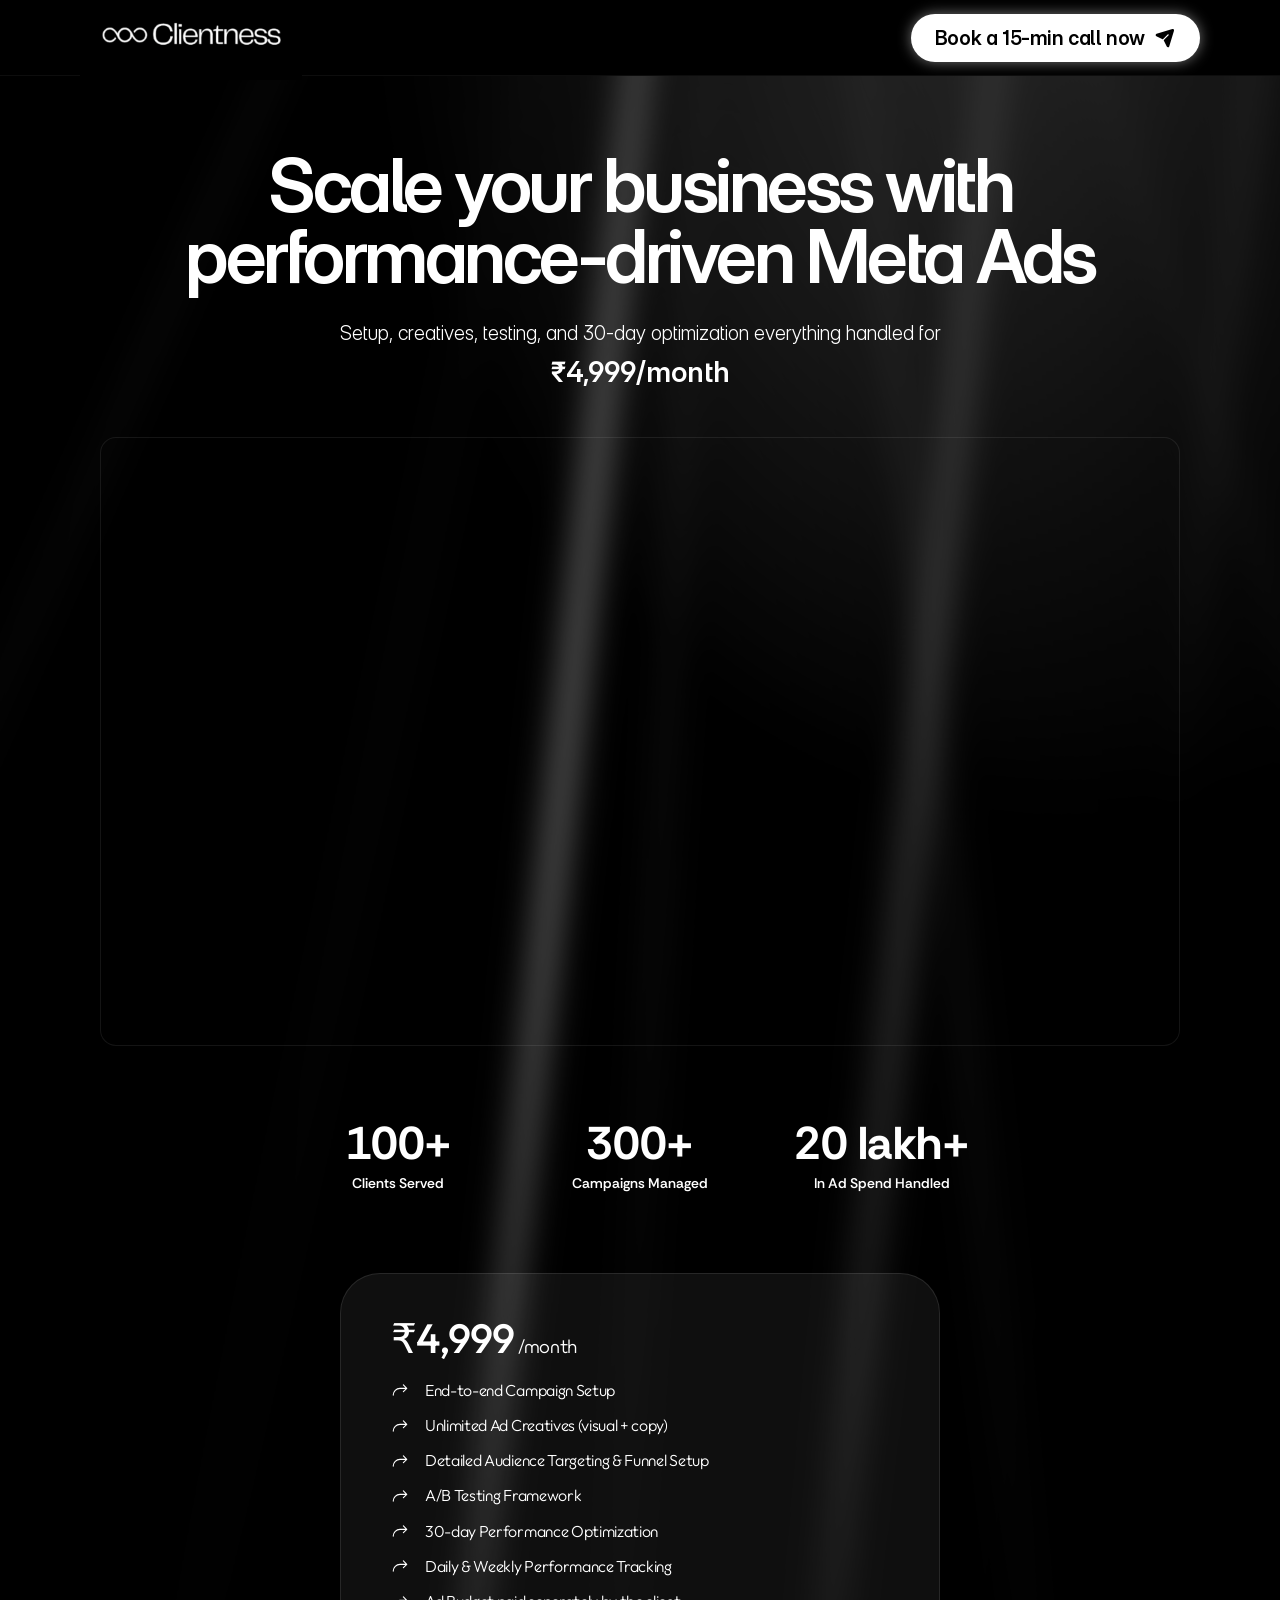
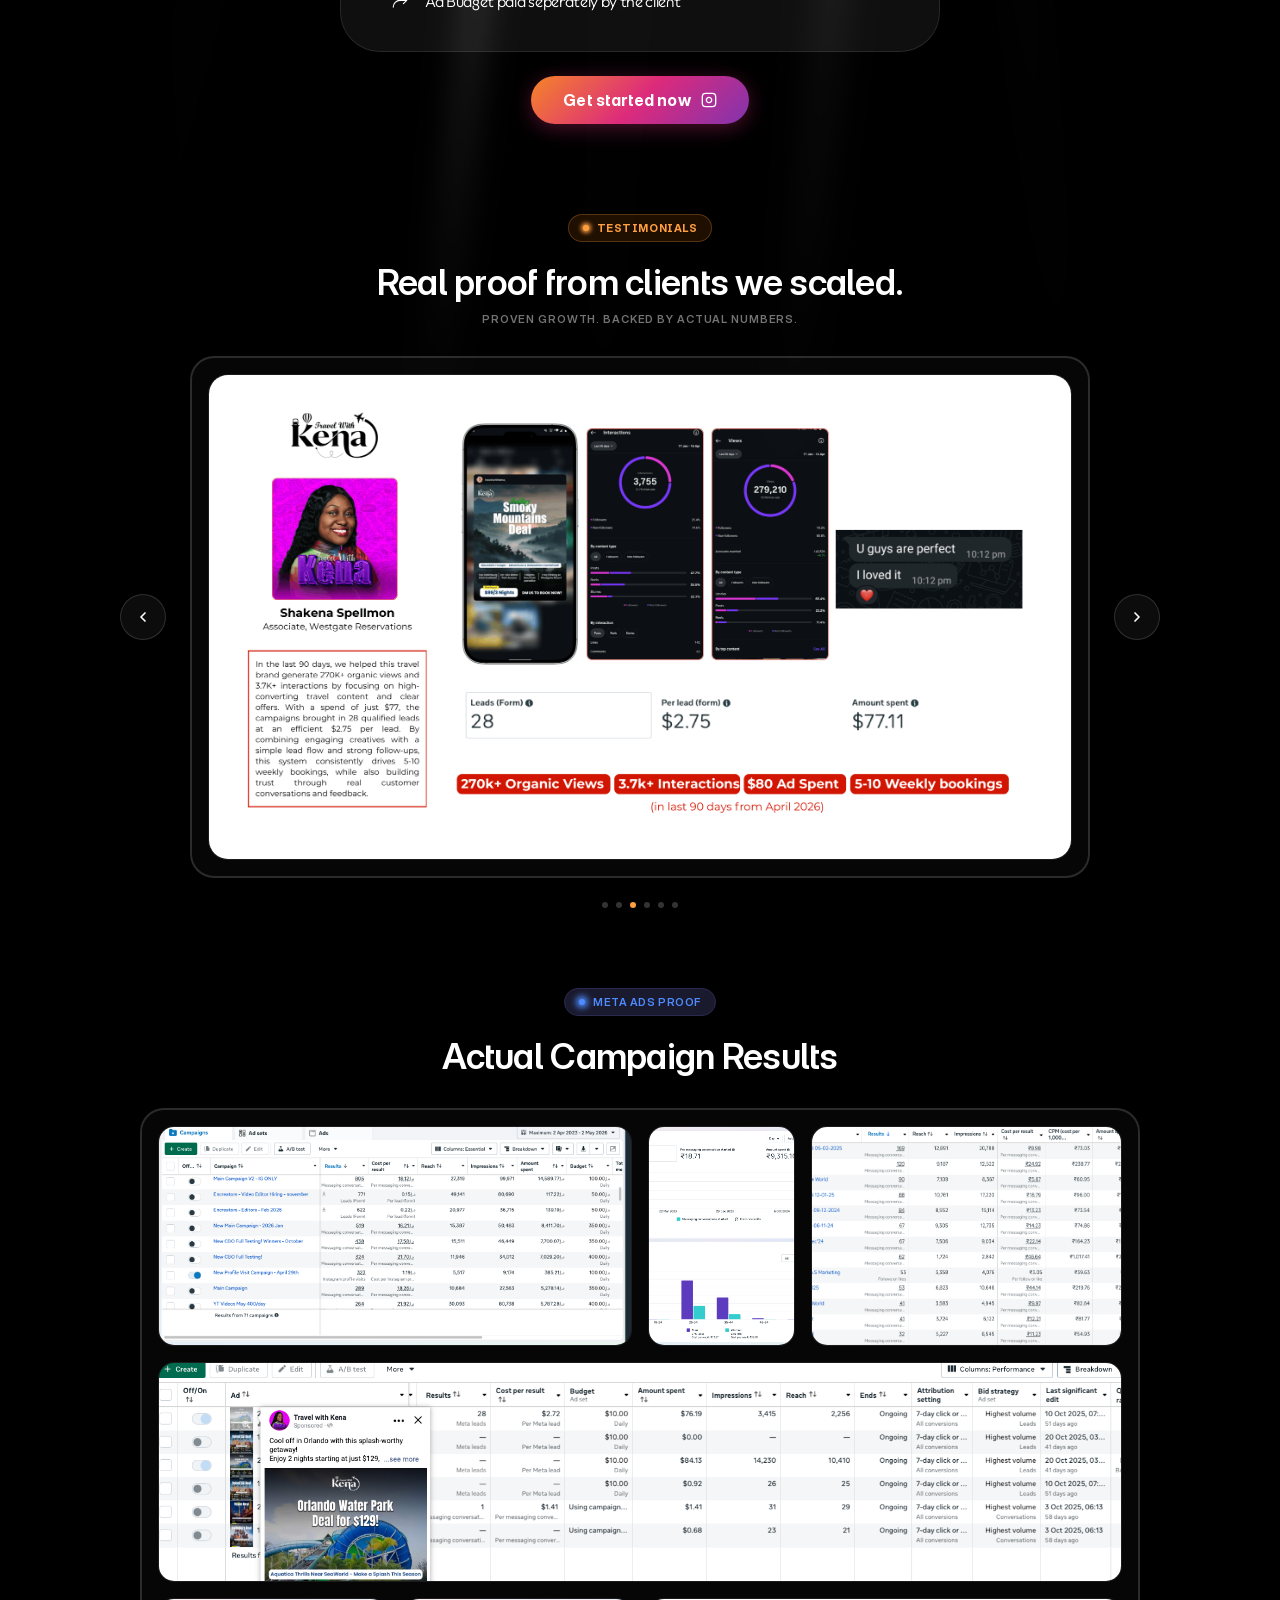
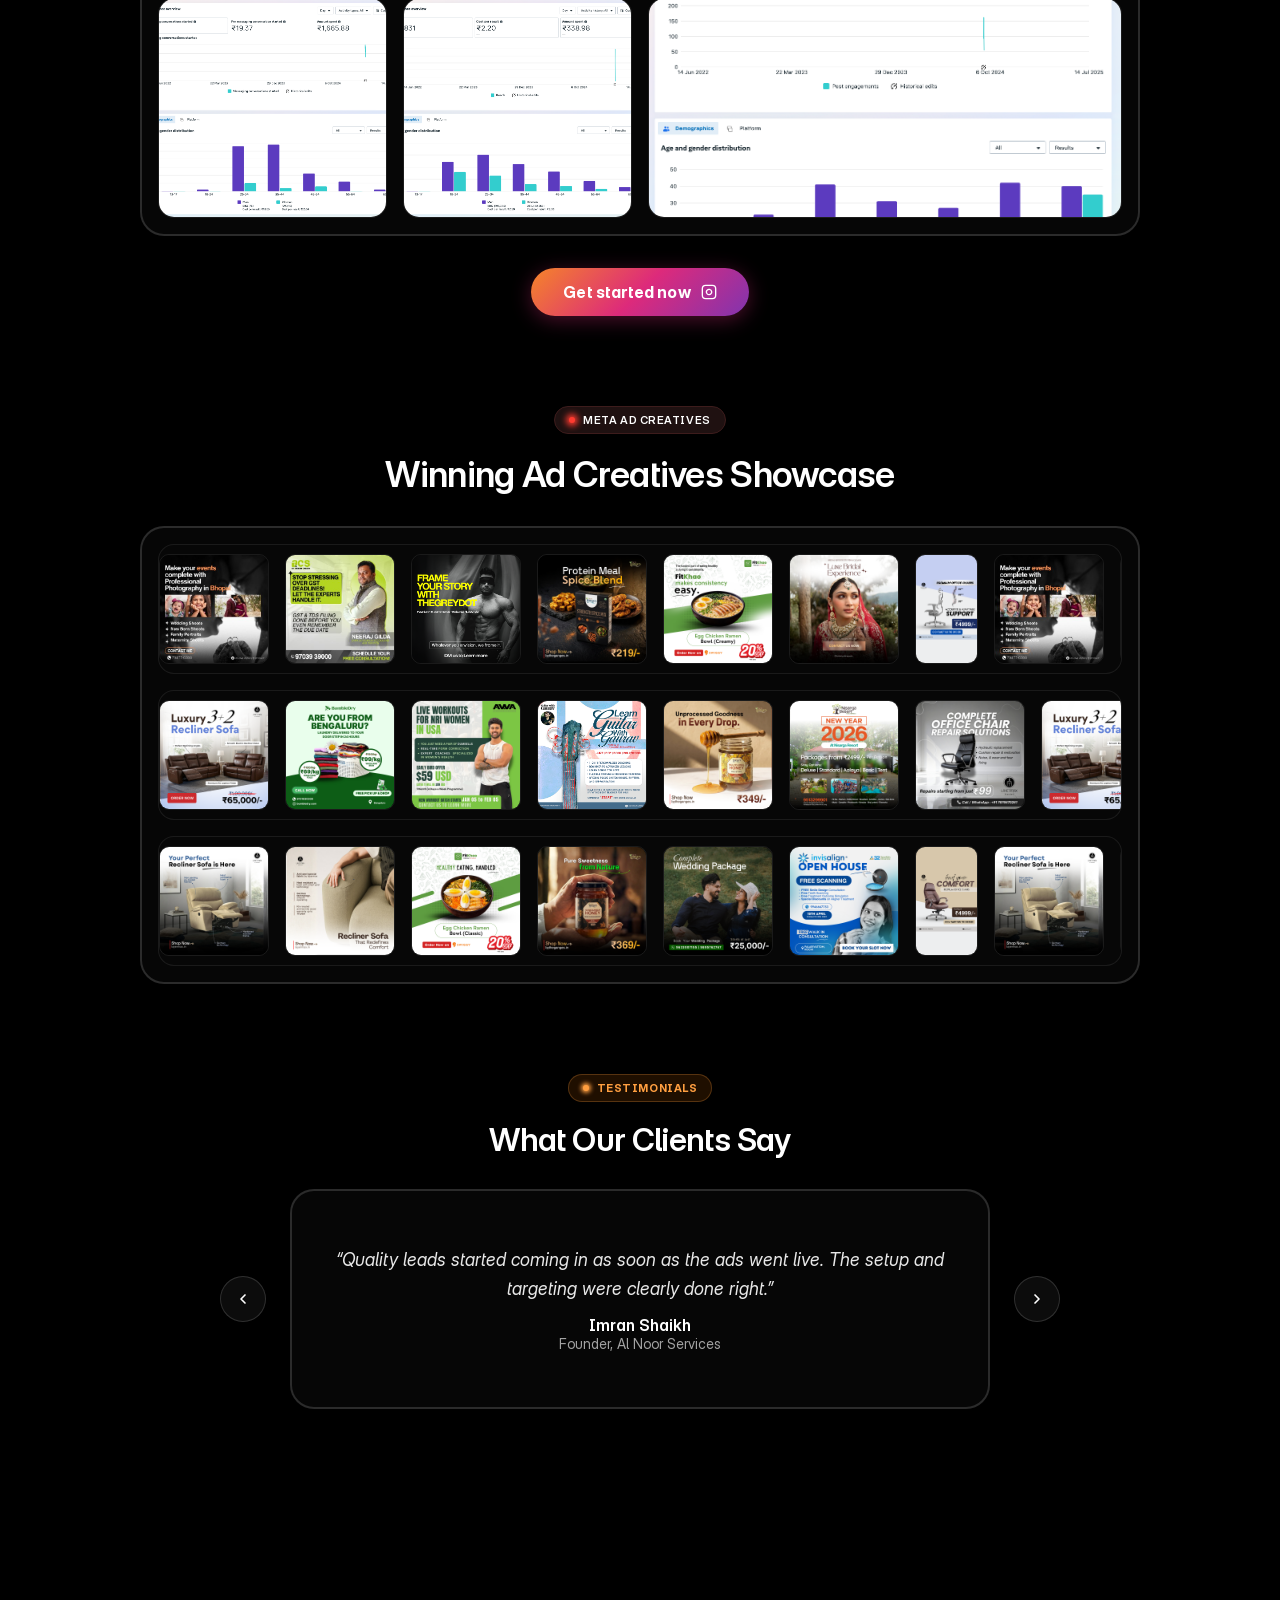
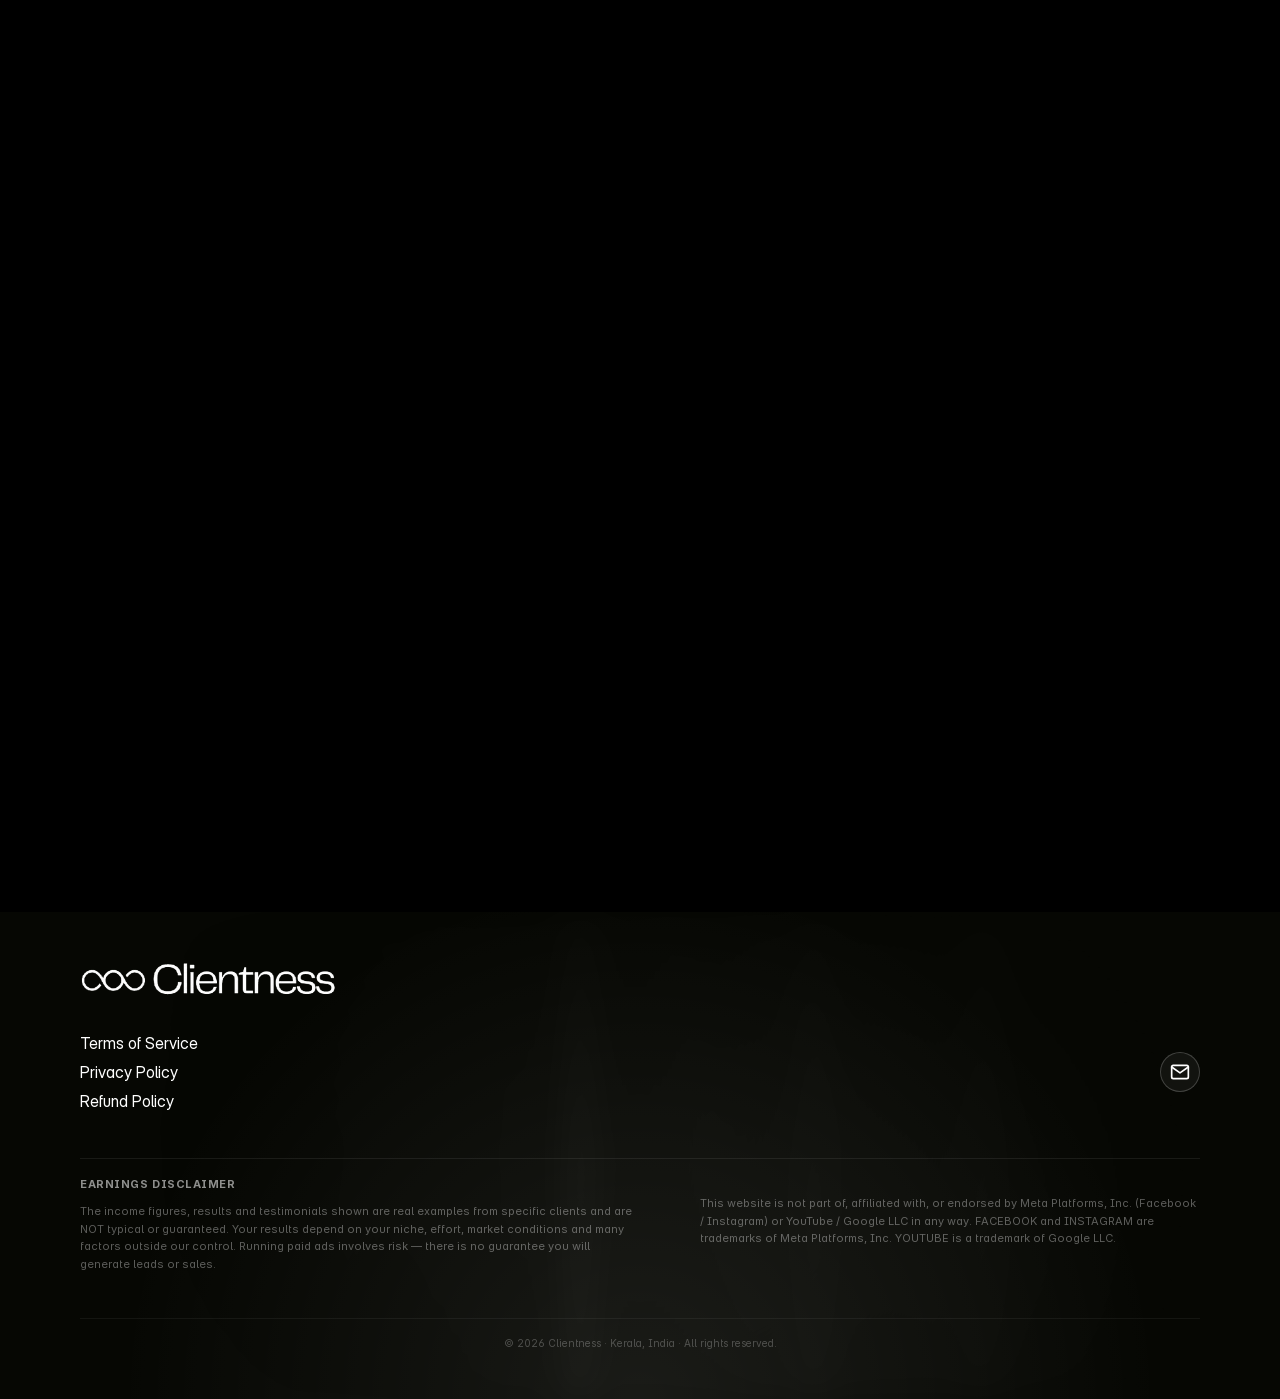
==== commit 094cbfde: "Design polish: compact pricing card, 16:9 Vimeo video embed, spacing adjustments, smooth FAQ, and hi" ====
--- a/index.html
+++ b/index.html
@@ -13,7 +13,7 @@
   <header class="site-header">
     <div class="header-container">
       <a href="#" class="logo" style="display: flex; align-items: center;">
-        <img src="./images/logo-cropped.png" alt="Clientness Logo" style="height: 56px; width: auto; display: block;">
+        <img src="./images/logo-cropped.png" alt="Clientness Logo" style="height: 84px; width: auto; display: block;">
       </a>
       <a href="https://cal.com/clientness/15min" target="_blank" rel="noopener noreferrer" class="btn btn-white">
         <span class="desktop-text">Book a 15-min call now</span>
@@ -54,13 +54,7 @@
       </div>
       
       <div class="hero-video-container">
-        <iframe src="https://www.youtube.com/embed/_LlTtNAA1sk?autoplay=1&mute=0&loop=1&playlist=_LlTtNAA1sk&controls=1&rel=0&modestbranding=1" 
-                title="Clientness Demo Video" 
-                frameborder="0" 
-                allow="accelerometer; autoplay; clipboard-write; encrypted-media; gyroscope; picture-in-picture; web-share" 
-                referrerpolicy="strict-origin-when-cross-origin" 
-                allowfullscreen>
-        </iframe>
+        <div style="padding:56.25% 0 0 0;position:relative;"><iframe src="https://player.vimeo.com/video/1200720945?badge=0&amp;autopause=0&amp;player_id=0&amp;app_id=58479&amp;autoplay=1&amp;loop=1" frameborder="0" allow="autoplay; fullscreen; picture-in-picture; clipboard-write; encrypted-media; web-share" referrerpolicy="strict-origin-when-cross-origin" style="position:absolute;top:0;left:0;width:100%;height:100%;" title="Clientness"></iframe></div><script src="https://player.vimeo.com/api/player.js"></script>
       </div>
     </section>
 
@@ -98,7 +92,7 @@
       </div>
 
       <a href="https://ig.me/m/clientness" target="_blank" rel="noopener noreferrer" class="btn btn-gradient-insta">
-        Chat on Instagram 
+        Get started now 
         <svg width="16" height="16" viewBox="0 0 24 24" fill="none" stroke="currentColor" stroke-width="2"><rect x="2" y="2" width="20" height="20" rx="5" ry="5"></rect><path d="M16 11.37A4 4 0 1 1 12.63 8 4 4 0 0 1 16 11.37z"></path><line x1="17.5" y1="6.5" x2="17.51" y2="6.5"></line></svg>
       </a>
     </section>
@@ -106,7 +100,7 @@
     <!-- CASE STUDIES SLIDER -->
     <section class="gallery-section" style="padding-top: 0; padding-bottom: 80px;">
       <span class="badge orange-badge"><span class="badge-dot dot-orange">●</span> TESTIMONIALS</span>
-      <h2 class="section-title">Real proof from the creators and brands we scale every single day.</h2>
+      <h2 class="section-title">Real proof from clients we scaled.</h2>
       <p class="section-subtitle">PROVEN GROWTH. BACKED BY ACTUAL NUMBERS.</p>
       
       <div class="case-study-wrapper" style="position: relative; width: 100%; max-width: 1320px; display: flex; align-items: center; justify-content: center; gap: 24px;">
@@ -149,7 +143,7 @@
     </section>
 
     <!-- ACTUAL CAMPAIGN RESULTS SECTION -->
-    <section class="gallery-section">
+    <section class="gallery-section" style="padding-bottom: 90px;">
       <span class="badge" style="background-color: #1a1a2e; border: 1px solid #2a2a4e; color: #4e8cff;"><span class="badge-dot dot-blue">●</span> META ADS PROOF</span>
       <h2 class="section-title">Actual Campaign Results</h2>
       
@@ -166,13 +160,13 @@
       </div>
 
       <a href="https://ig.me/m/clientness" target="_blank" rel="noopener noreferrer" class="btn btn-gradient-insta" style="margin-top: 32px;">
-        Chat on Instagram 
+        Get started now 
         <svg width="16" height="16" viewBox="0 0 24 24" fill="none" stroke="currentColor" stroke-width="2"><rect x="2" y="2" width="20" height="20" rx="5" ry="5"></rect><path d="M16 11.37A4 4 0 1 1 12.63 8 4 4 0 0 1 16 11.37z"></path><line x1="17.5" y1="6.5" x2="17.51" y2="6.5"></line></svg>
       </a>
     </section>
 
     <!-- WINNING AD CREATIVES SHOWCASE -->
-    <section class="gallery-section">
+    <section class="gallery-section" style="padding-bottom: 90px;">
       <span class="badge" style="background-color: #1f1111; border: 1px solid #3d1c1c; color: #fff;"><span class="badge-dot dot-red">●</span> META AD CREATIVES</span>
       <h2 class="section-title">Winning Ad Creatives Showcase</h2>
       
@@ -335,8 +329,8 @@
           <svg xmlns="http://www.w3.org/2000/svg" viewBox="0 0 256 256" width="16" height="16" fill="currentColor"><path d="M221.66,133.66l-72,72a8,8,0,0,1-11.32-11.32L196.69,136H40a8,8,0,0,1,0-16H196.69L138.34,61.66a8,8,0,0,1,11.32-11.32l72,72A8,8,0,0,1,221.66,133.66Z"></path></svg>
         </a>
         <a href="https://ig.me/m/clientness" target="_blank" rel="noopener noreferrer" class="btn btn-gradient-insta">
-          <span class="desktop-text">Chat on Instagram</span>
-          <span class="mobile-text">Instagram</span>
+          <span class="desktop-text">Get started now</span>
+          <span class="mobile-text">Get started</span>
           <svg width="16" height="16" viewBox="0 0 24 24" fill="none" stroke="currentColor" stroke-width="2"><rect x="2" y="2" width="20" height="20" rx="5" ry="5"></rect><path d="M16 11.37A4 4 0 1 1 12.63 8 4 4 0 0 1 16 11.37z"></path><line x1="17.5" y1="6.5" x2="17.51" y2="6.5"></line></svg>
         </a>
       </div>
--- a/style.css
+++ b/style.css
@@ -883,10 +883,10 @@
   font-family: "Inter Display", "Inter", sans-serif;
   font-feature-settings: "cv03", "cv04", "cv09", "cv11", "salt";
   -webkit-font-feature-settings: "cv03", "cv04", "cv09", "cv11", "salt";
-  font-size: clamp(48px, 6.2vw, 88px);
+  font-size: clamp(44px, 5.8vw, 78px);
   font-weight: 600;
   line-height: 0.95;
-  letter-spacing: -4.5px;
+  letter-spacing: -3.5px;
   margin-bottom: 28px;
   opacity: 0;
   animation: premium-popup 1.4s cubic-bezier(0.16, 1, 0.3, 1) forwards;
@@ -924,14 +924,13 @@
 /* VIDEO EMBED */
 .hero-video-container {
   width: 100%;
-  max-width: 680px;
+  max-width: 1080px;
   margin: 0 auto 40px;
   border-radius: 16px;
   border: 1px solid rgba(255, 255, 255, 0.08);
   overflow: hidden;
   box-shadow: 0 8px 48px rgba(0, 0, 0, 0.6);
   background: #000;
-  aspect-ratio: 720 / 406;
 }
 
 .hero-video-container video,
@@ -960,25 +959,25 @@
 
 .stat-number {
   font-family: "Rethink Sans", "Inter Display", sans-serif;
-  font-size: 54px;
+  font-size: 46px;
   font-weight: 700;
-  line-height: 64.8px;
-  letter-spacing: -0.54px;
+  line-height: 55px;
+  letter-spacing: -0.46px;
   margin-bottom: 2px;
 }
 
 .stat-label {
   font-family: "Rethink Sans", "Inter Display", sans-serif;
-  font-size: 15px;
+  font-size: 14px;
   font-weight: 600;
-  line-height: 21px;
+  line-height: 20px;
   color: #fff;
   letter-spacing: normal;
 }
 
 /* PRICING CARD */
 .pricing-section {
-  padding: 0 20px 50px;
+  padding: 0 20px 90px;
   display: flex;
   flex-direction: column;
   align-items: center;
@@ -991,7 +990,7 @@
   border-radius: 40px;
   padding: 40px 50px;
   width: 100%;
-  max-width: 920px;
+  max-width: 600px;
 }
 
 .pricing-header {
@@ -1340,10 +1339,10 @@
 .text-testimonials-slider-container {
   width: 100%;
   max-width: 700px;
-  height: 264px;
+  height: 220px;
   border: 2px solid rgba(255, 255, 255, 0.15);
-  border-radius: 36px;
-  padding: 40px 48px;
+  border-radius: 24px;
+  padding: 30px 40px;
   background-color: rgba(15, 15, 15, 0.4);
   box-sizing: border-box;
   display: flex;
@@ -1437,10 +1436,10 @@
 /* CASE STUDIES DOUBLE-LAYER CONTAINER */
 .case-study-outer-container {
   width: 100%;
-  max-width: 1200px;
+  max-width: 900px;
   border: 2px solid rgba(255, 255, 255, 0.15);
-  border-radius: 36px;
-  padding: 24px;
+  border-radius: 24px;
+  padding: 16px;
   background-color: rgba(15, 15, 15, 0.4);
   box-sizing: border-box;
 }
@@ -1483,10 +1482,10 @@
 /* CAMPAIGN RESULTS GRID (BENTO BOX) */
 .meta-ads-bento-container {
   width: 100%;
-  max-width: 1200px;
+  max-width: 1000px;
   border: 2px solid rgba(255, 255, 255, 0.15);
-  border-radius: 36px;
-  padding: 24px;
+  border-radius: 24px;
+  padding: 16px;
   background-color: rgba(15, 15, 15, 0.4);
   box-sizing: border-box;
   margin: 0 auto;
@@ -1502,7 +1501,7 @@
 
 .proof-card {
   width: 100%;
-  height: 300px;
+  height: 220px;
   /* Fixed height for consistent bento boxes */
   overflow: hidden;
   border-radius: 16px;
@@ -1576,11 +1575,11 @@
 /* WINNING AD CREATIVES SHOWCASE */
 .ad-creatives-container {
   width: 100%;
-  max-width: 1200px;
+  max-width: 1000px;
   margin: 0 auto;
   border: 2px solid rgba(255, 255, 255, 0.15);
-  border-radius: 36px;
-  padding: 24px;
+  border-radius: 24px;
+  padding: 16px;
   background-color: rgba(15, 15, 15, 0.4);
   box-sizing: border-box;
 }
@@ -1594,10 +1593,10 @@
 
 .ad-creatives-row {
   width: 100%;
-  height: 180px;
+  height: 130px;
   border: 1px solid rgba(255, 255, 255, 0.08);
-  border-radius: 20px;
-  padding: 12px 0;
+  border-radius: 16px;
+  padding: 10px 0;
   background-color: rgba(10, 10, 10, 0.3);
   overflow: hidden;
   display: flex;
@@ -1612,10 +1611,10 @@
 }
 
 .marquee img {
-  height: 156px;
-  width: 156px;
+  height: 110px;
+  width: 110px;
   object-fit: cover;
-  border-radius: 12px;
+  border-radius: 10px;
   border: 1px solid rgba(255, 255, 255, 0.08);
 }
 
@@ -1649,9 +1648,10 @@
 
 /* FAQ ACCORDION */
 .faq-answer {
-  max-height: 0;
+  display: grid;
+  grid-template-rows: 0fr;
+  transition: grid-template-rows 0.35s cubic-bezier(0.4, 0, 0.2, 1), padding 0.35s cubic-bezier(0.4, 0, 0.2, 1);
   overflow: hidden;
-  transition: max-height 0.3s ease, padding 0.3s ease;
   font-size: 16px;
   line-height: 1.6;
   color: rgb(255, 255, 255);
@@ -1663,20 +1663,21 @@
   font-size: 16px;
   line-height: 1.6;
   color: rgb(255, 255, 255);
+  min-height: 0;
 }
 
 .faq-item.active .faq-answer {
-  max-height: 300px;
+  grid-template-rows: 1fr;
   padding: 0 0 20px 0;
 }
 
 .faq-item.active .faq-icon {
   transform: rotate(45deg);
-  transition: transform 0.3s ease;
+  transition: transform 0.35s cubic-bezier(0.4, 0, 0.2, 1);
 }
 
 .faq-icon {
-  transition: transform 0.3s ease;
+  transition: transform 0.35s cubic-bezier(0.4, 0, 0.2, 1);
 }
 
 /* FOOTER */
@@ -1685,7 +1686,7 @@
   flex-direction: column;
   align-items: center;
   justify-content: center;
-  padding: 30px 20px 70px;
+  padding: 30px 20px 110px;
   background-color: var(--bg-dark);
 }
 
@@ -2102,8 +2103,8 @@
   }
 
   .hero-title {
-    font-size: clamp(34px, 7vw, 62px) !important;
-    letter-spacing: -2px !important;
+    font-size: clamp(28px, 6vw, 50px) !important;
+    letter-spacing: -1.5px !important;
     margin-bottom: 18px !important;
   }
 
@@ -2129,12 +2130,12 @@
   }
 
   .stat-number {
-    font-size: 27px !important;
-    line-height: 32px !important;
+    font-size: 25px !important;
+    line-height: 30px !important;
   }
   .stat-label {
-    font-size: 13px !important;
-    line-height: 16px !important;
+    font-size: 12px !important;
+    line-height: 15px !important;
     color: rgba(255, 255, 255, 0.6) !important;
   }
 
@@ -2185,14 +2186,14 @@
   }
 
   .ad-creatives-row {
-    height: 140px !important;
+    height: 110px !important;
     border-radius: 12px !important;
     padding: 8px 0 !important;
   }
 
   .marquee img {
-    height: 120px !important;
-    width: 120px !important;
+    height: 90px !important;
+    width: 90px !important;
     border-radius: 8px !important;
   }
 
@@ -2293,9 +2294,15 @@
   }
 
   .site-header .btn-white {
-    font-size: 13px !important;
-    height: 36px !important;
+    font-size: 11px !important;
+    height: 32px !important;
     padding: 0 10px !important;
+    gap: 5px !important;
+  }
+
+  .site-header .btn-white svg {
+    width: 13px !important;
+    height: 13px !important;
   }
 
   .site-header .logo img {
@@ -2308,8 +2315,8 @@
   }
 
   .hero-title {
-    font-size: 32px !important;
-    letter-spacing: -1px !important;
+    font-size: 26px !important;
+    letter-spacing: -0.75px !important;
   }
 
   .hero-subtitle {
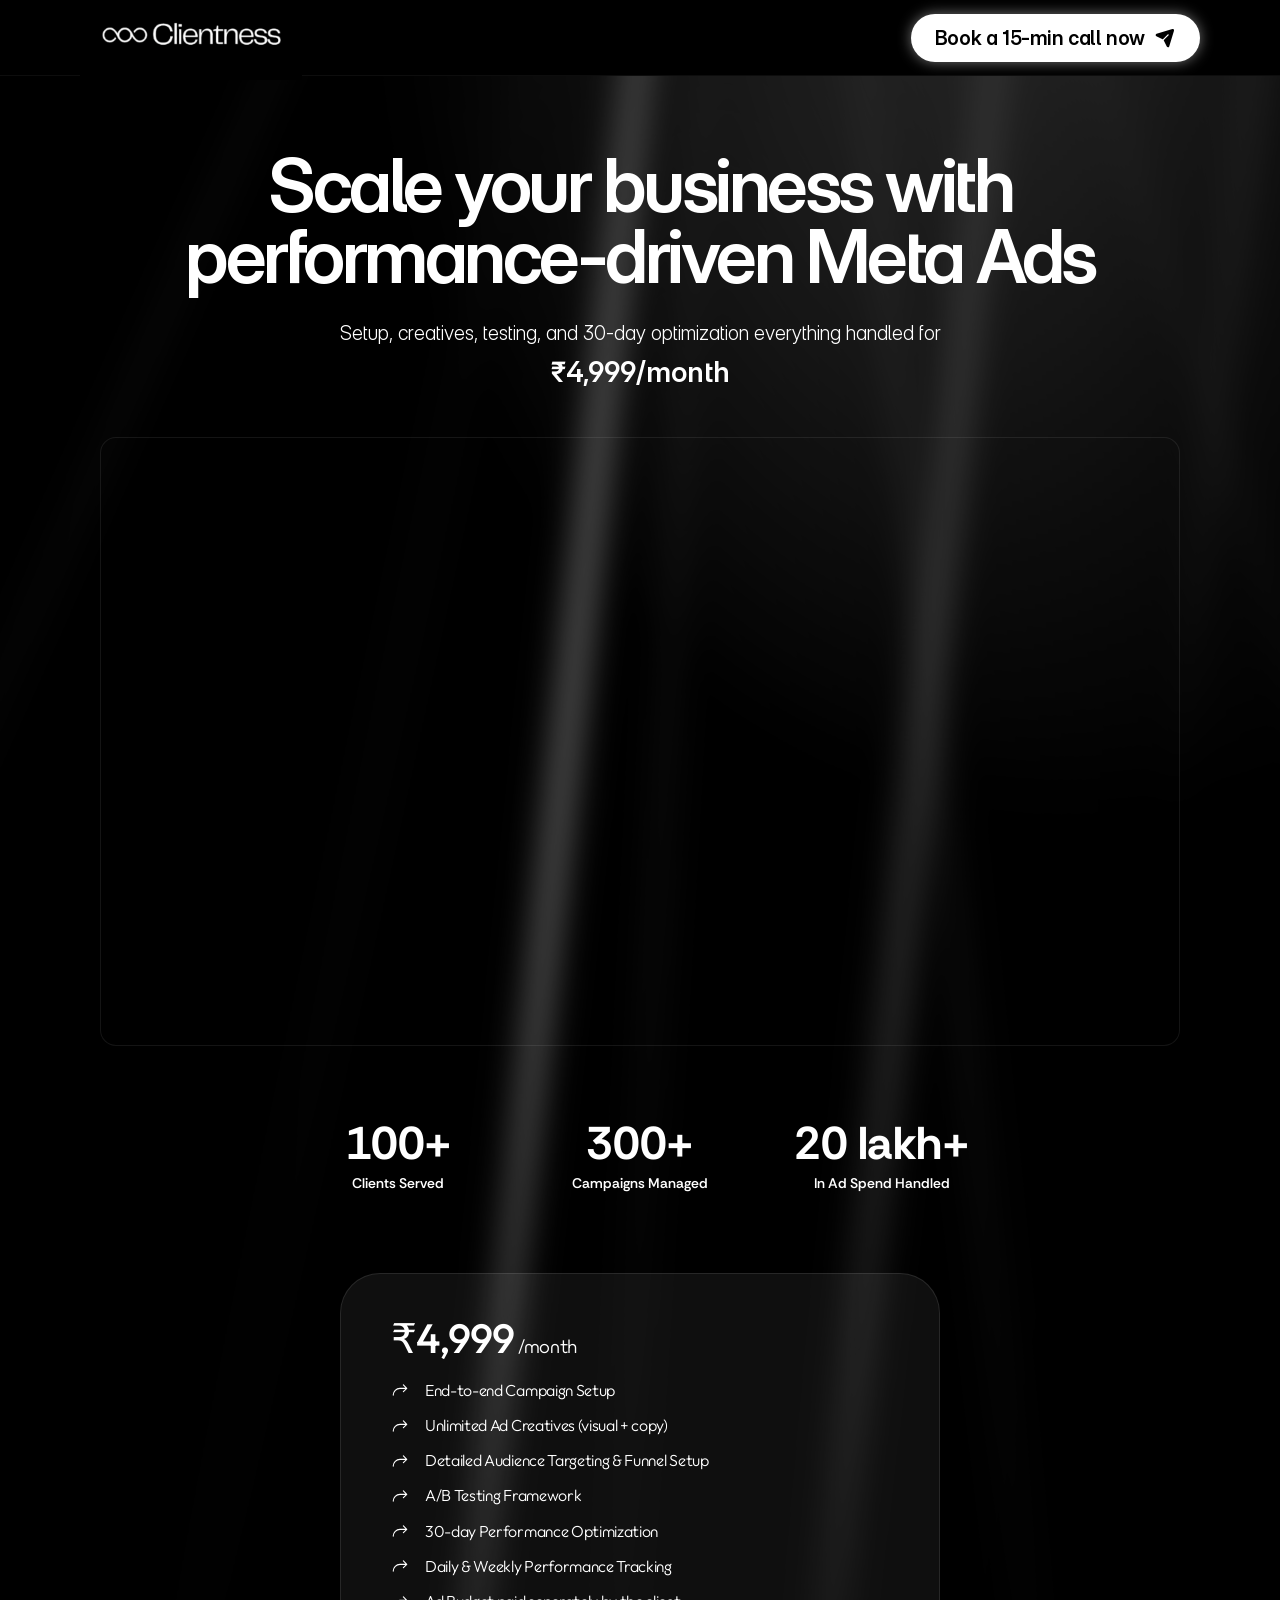
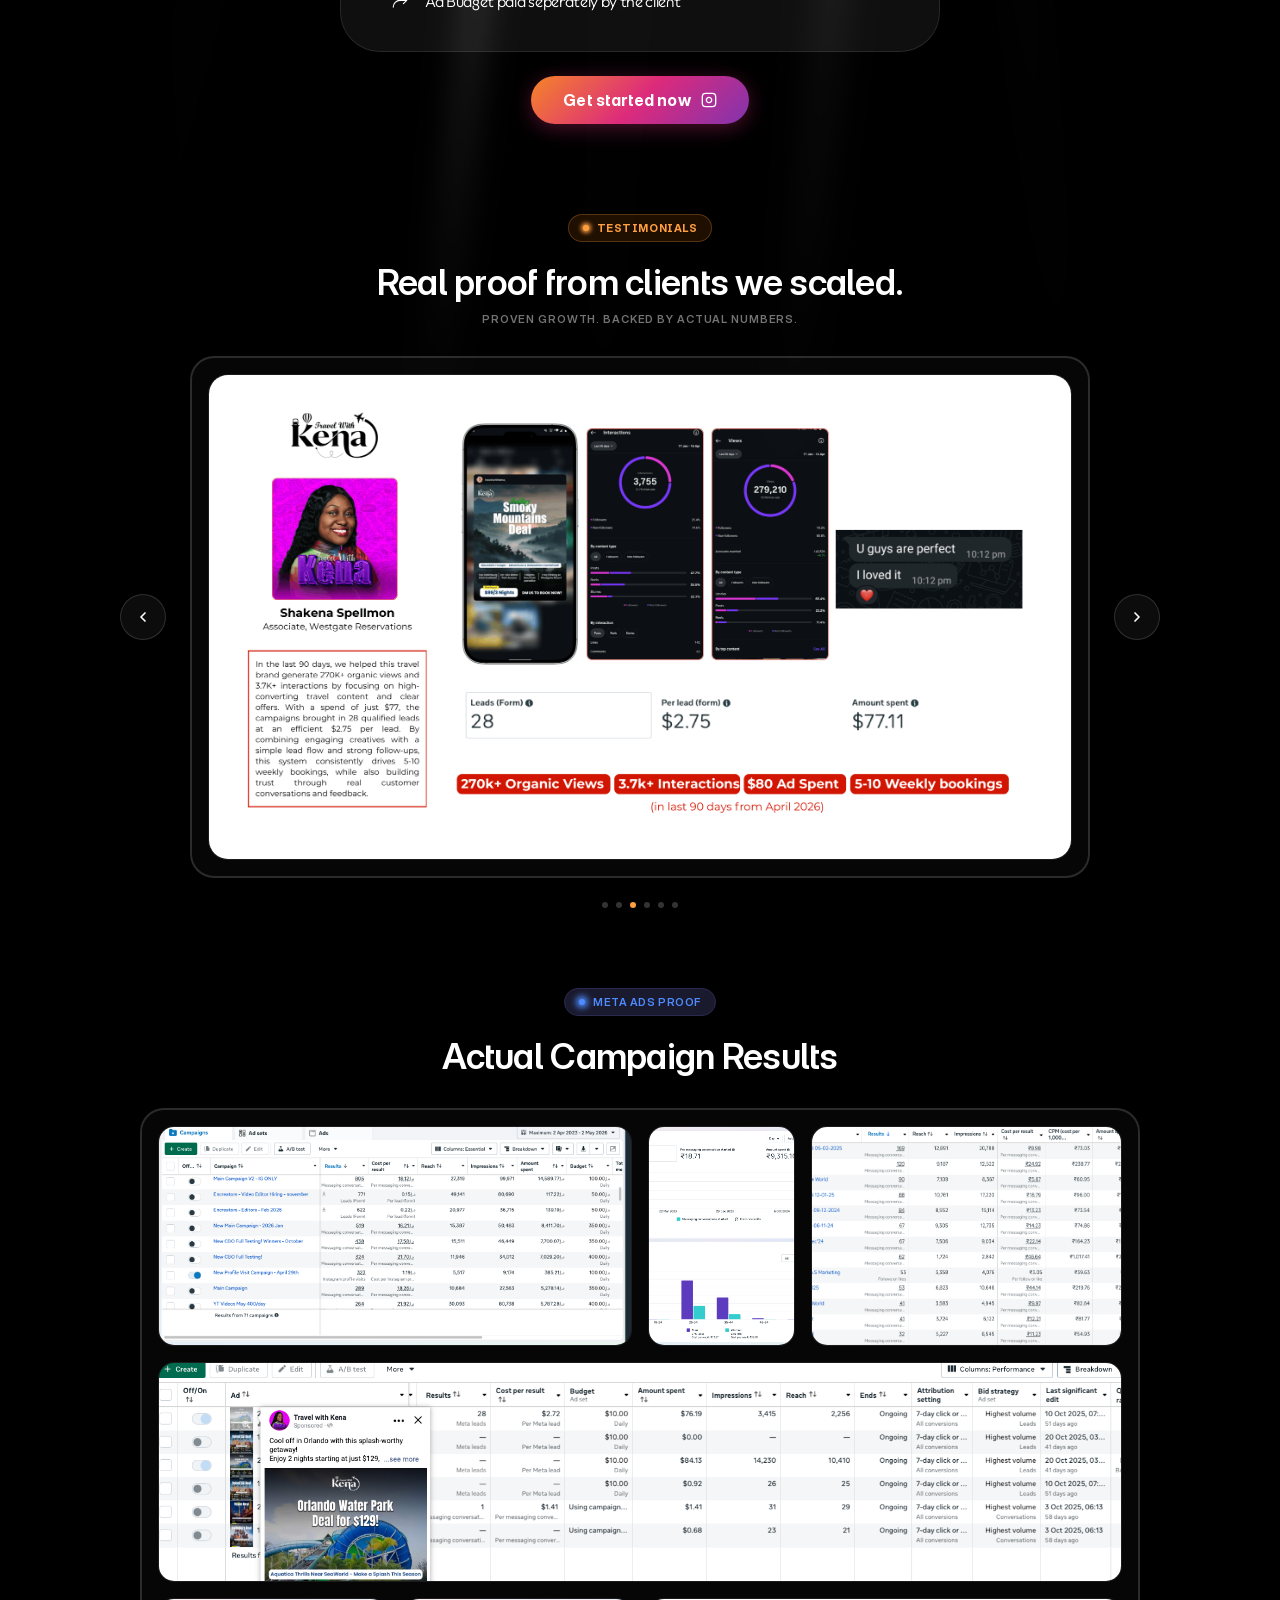
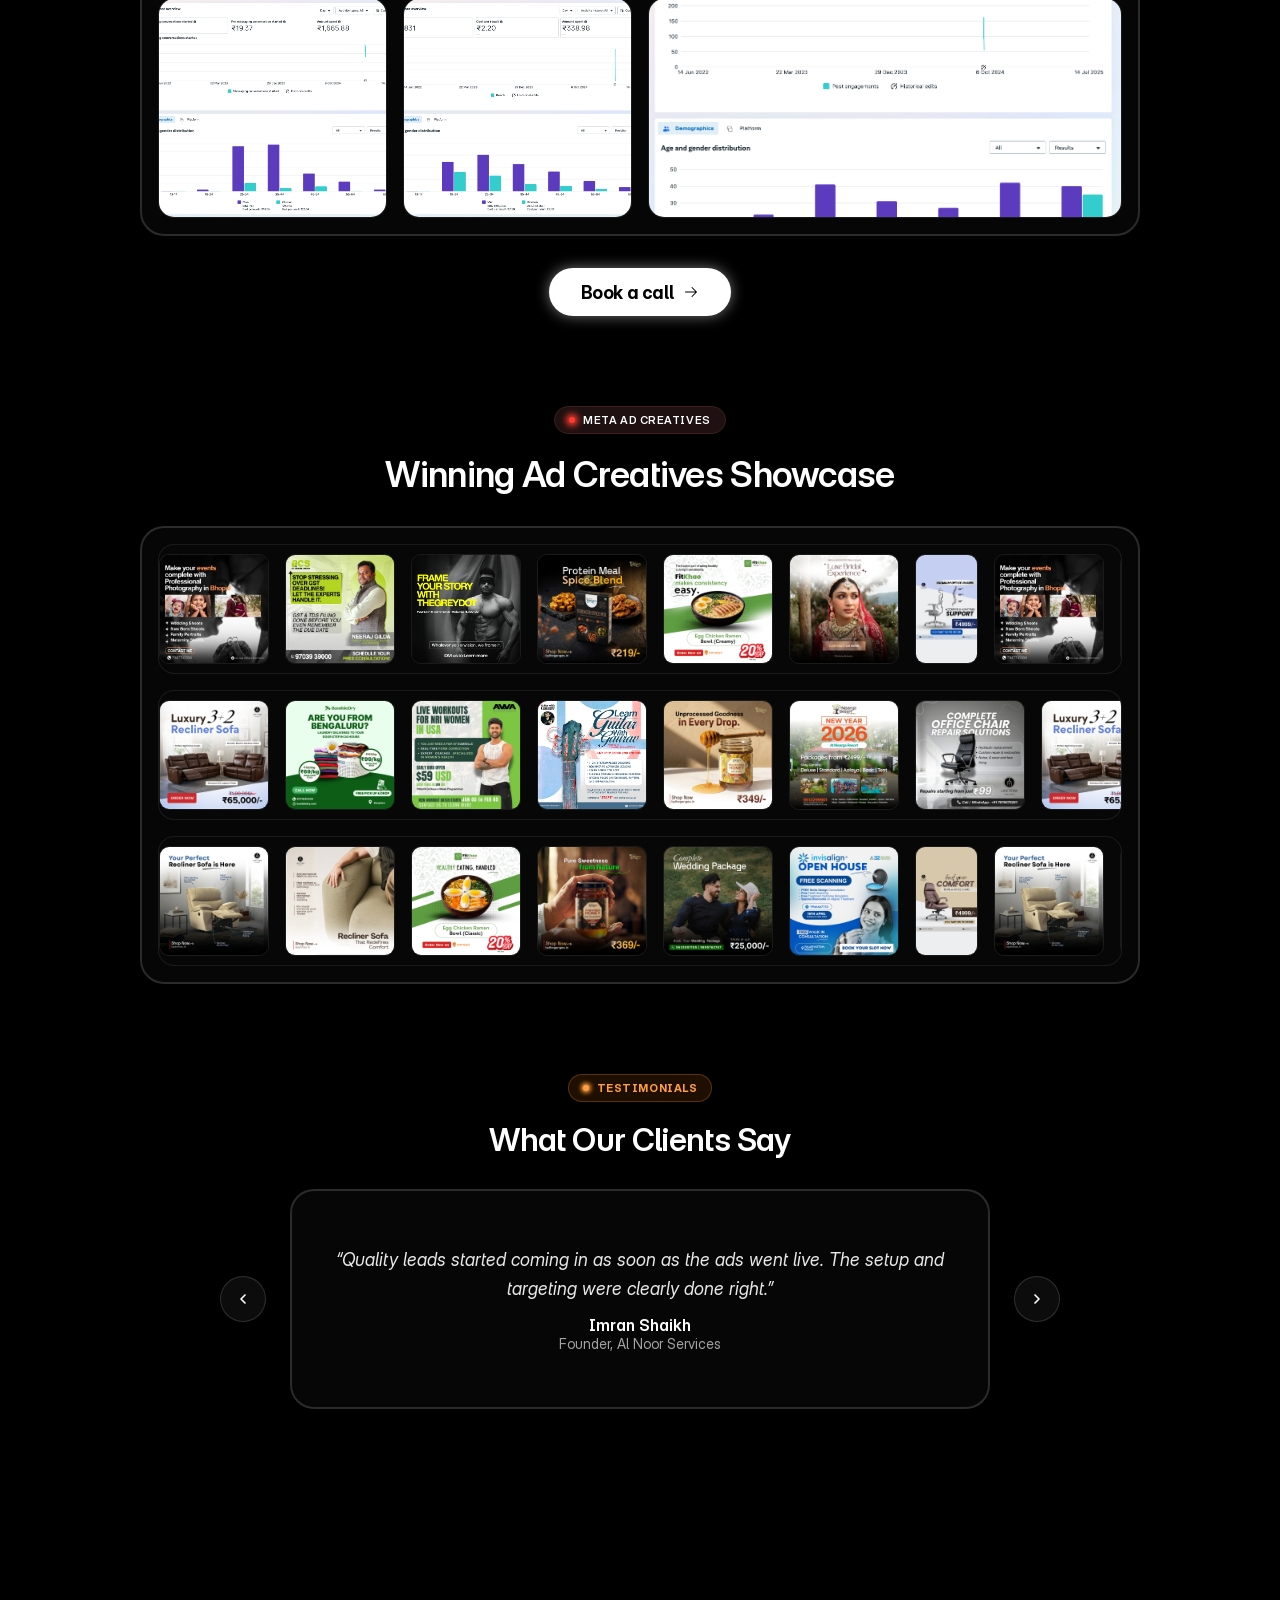
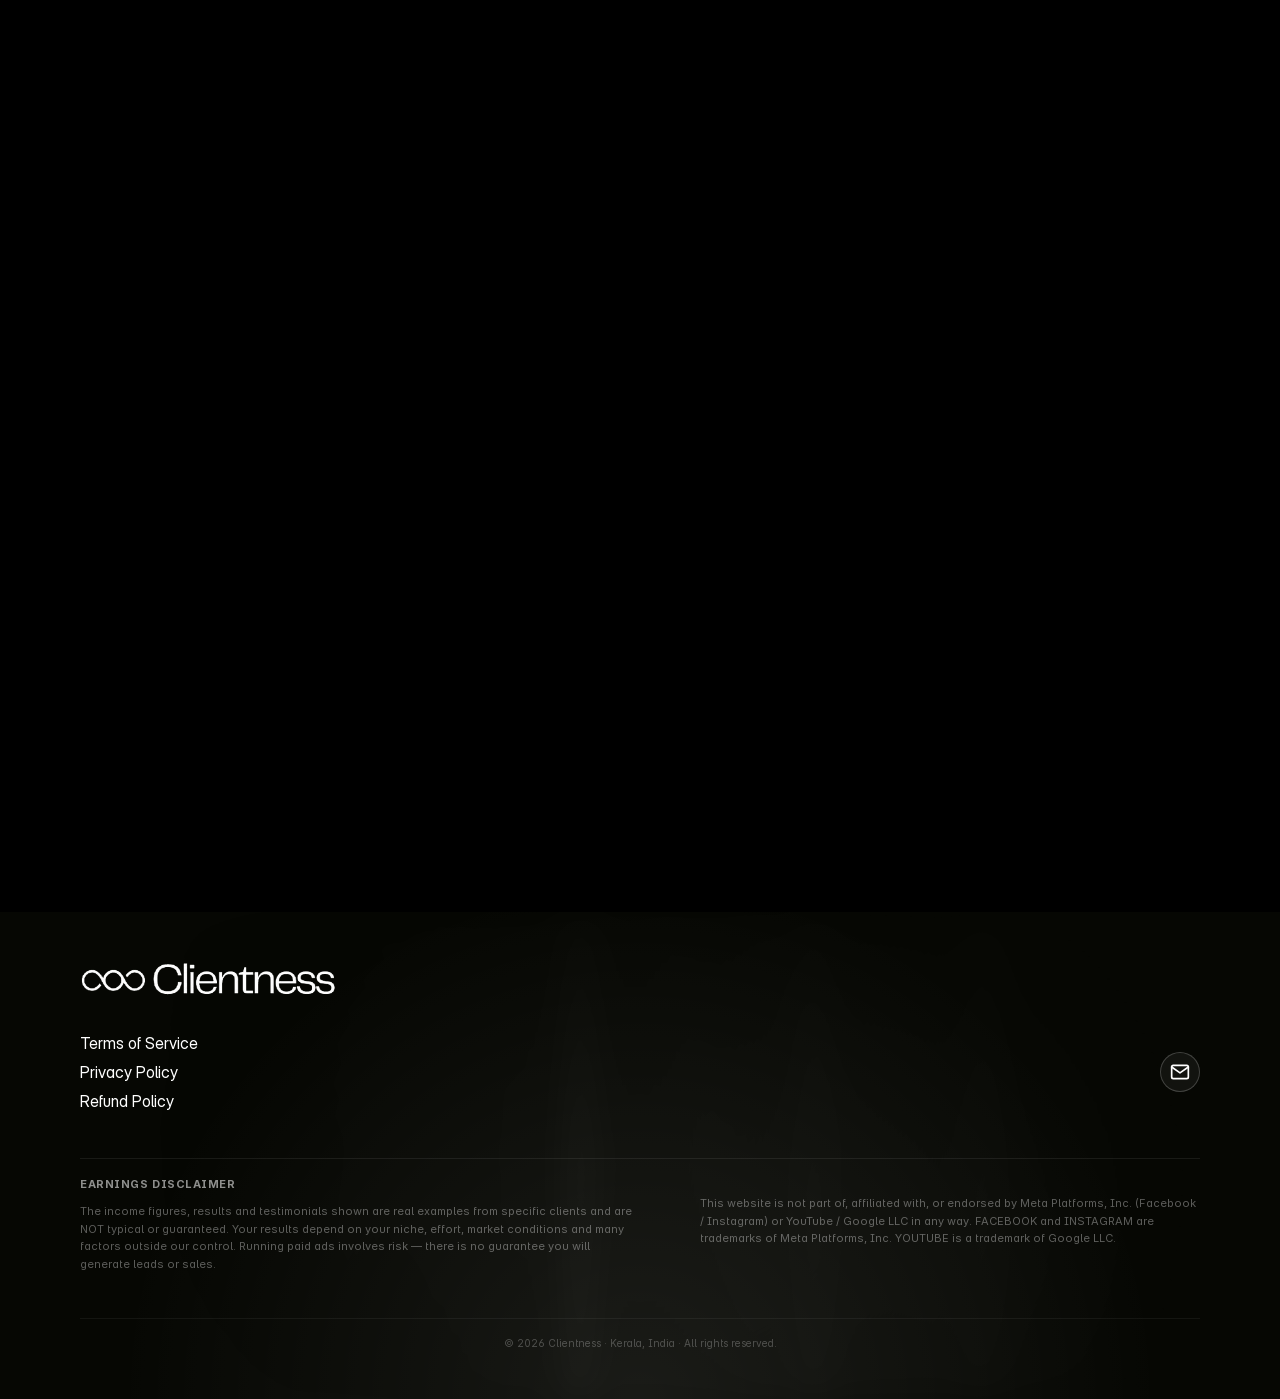
==== commit 269da839: "Fix mobile button layout by separating bento actions styling" ====
--- a/index.html
+++ b/index.html
@@ -158,11 +158,12 @@
           <div class="proof-card"><img src="./Meta Ad Results/Map the World Engagement.png" data-original="./Meta Ad Results/Map the World Engagement.png" alt="Map the World" loading="eager"></div>
         </div>
       </div>
-
-      <a href="https://ig.me/m/clientness" target="_blank" rel="noopener noreferrer" class="btn btn-gradient-insta" style="margin-top: 32px;">
-        Get started now 
-        <svg width="16" height="16" viewBox="0 0 24 24" fill="none" stroke="currentColor" stroke-width="2"><rect x="2" y="2" width="20" height="20" rx="5" ry="5"></rect><path d="M16 11.37A4 4 0 1 1 12.63 8 4 4 0 0 1 16 11.37z"></path><line x1="17.5" y1="6.5" x2="17.51" y2="6.5"></line></svg>
-      </a>
+      <div class="bento-actions" style="margin-top: 32px;">
+        <a href="https://cal.com/clientness/15min" target="_blank" rel="noopener noreferrer" class="btn btn-white">
+          Book a call
+          <svg xmlns="http://www.w3.org/2000/svg" viewBox="0 0 256 256" width="16" height="16" fill="currentColor"><path d="M221.66,133.66l-72,72a8,8,0,0,1-11.32-11.32L196.69,136H40a8,8,0,0,1,0-16H196.69L138.34,61.66a8,8,0,0,1,11.32-11.32l72,72A8,8,0,0,1,221.66,133.66Z"></path></svg>
+        </a>
+      </div>
     </section>
 
     <!-- WINNING AD CREATIVES SHOWCASE -->
--- a/style.css
+++ b/style.css
@@ -1746,14 +1746,16 @@
   margin-bottom: 0 !important;
 }
 
-.footer-actions {
+.footer-actions,
+.bento-actions {
   display: flex;
   gap: 16px;
   justify-content: center;
   align-items: center;
 }
 
-.footer-actions .btn-white {
+.footer-actions .btn-white,
+.bento-actions .btn-white {
   display: inline-flex;
   align-items: center;
   justify-content: center;
@@ -1774,16 +1776,19 @@
   white-space: nowrap;
 }
 
-.footer-actions .btn-white:hover {
+.footer-actions .btn-white:hover,
+.bento-actions .btn-white:hover {
   transform: translateY(-2px) scale(1.02);
   box-shadow: rgba(255, 255, 255, 0.8) 0px 0px 22px 0px;
 }
 
-.footer-actions .btn-white svg {
+.footer-actions .btn-white svg,
+.bento-actions .btn-white svg {
   transition: transform 0.3s ease;
 }
 
-.footer-actions .btn-white:hover svg {
+.footer-actions .btn-white:hover svg,
+.bento-actions .btn-white:hover svg {
   transform: rotate(45deg);
 }
 
@@ -2078,6 +2083,16 @@
     padding-bottom: 60px !important;
   }
 
+  .btn-gradient-insta {
+    font-size: 18px !important;
+  }
+
+  .bento-actions .btn-white {
+    font-size: 18px !important;
+    height: 48px !important;
+    padding: 0 32px !important;
+  }
+
   /* Header & Navigation */
   .site-header {
     height: 64px !important;
@@ -2262,7 +2277,7 @@
     flex: 1 1 50% !important;
     width: 50% !important;
     max-width: 220px !important;
-    font-size: 14px !important;
+    font-size: 19px !important;
     padding: 0 16px !important;
     height: 44px !important;
     justify-content: center !important;
@@ -2294,15 +2309,15 @@
   }
 
   .site-header .btn-white {
-    font-size: 11px !important;
-    height: 32px !important;
-    padding: 0 10px !important;
-    gap: 5px !important;
+    font-size: 15px !important;
+    height: 38px !important;
+    padding: 0 14px !important;
+    gap: 6px !important;
   }
 
   .site-header .btn-white svg {
-    width: 13px !important;
-    height: 13px !important;
+    width: 15px !important;
+    height: 15px !important;
   }
 
   .site-header .logo img {
@@ -2339,9 +2354,15 @@
   }
 
   .footer-actions .btn {
-    font-size: 12px !important;
+    font-size: 17px !important;
     padding: 0 12px !important;
     height: 42px !important;
+  }
+
+  .bento-actions .btn-white {
+    font-size: 16px !important;
+    height: 44px !important;
+    padding: 0 24px !important;
   }
 }
 
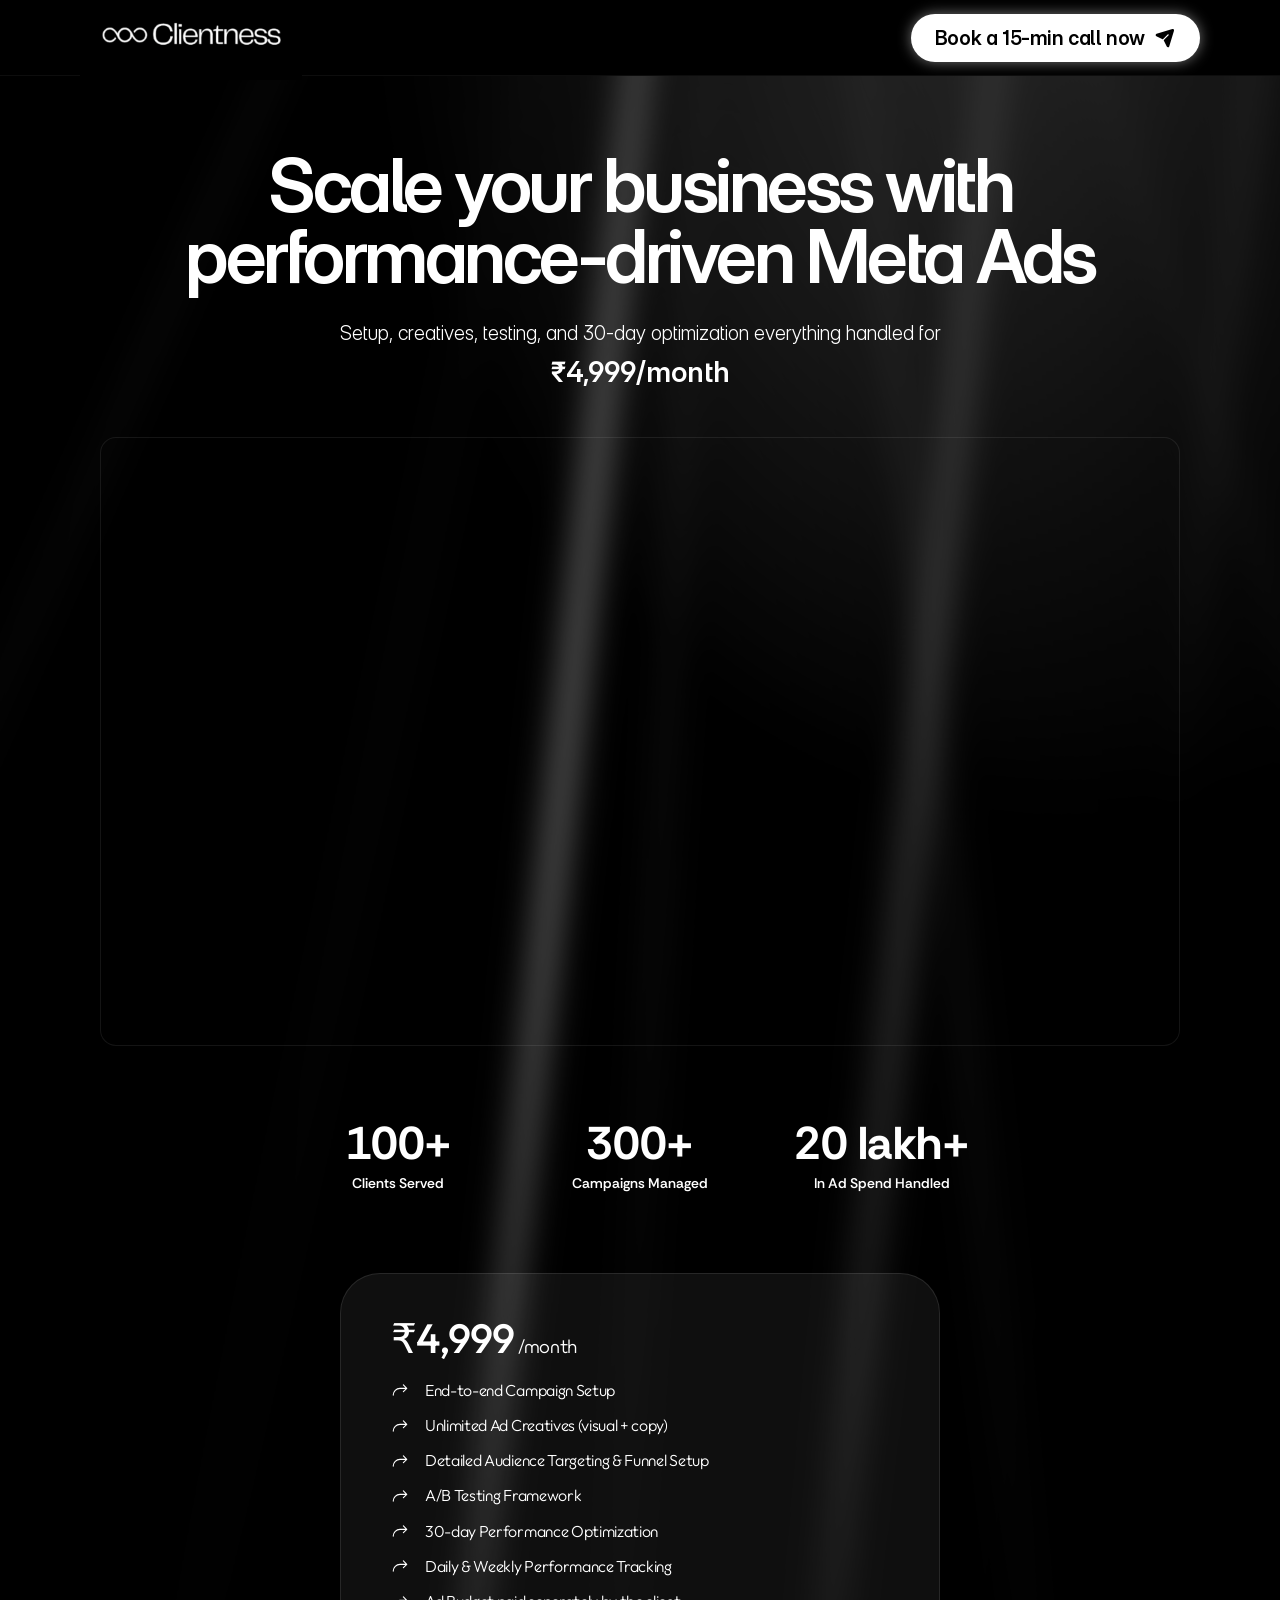
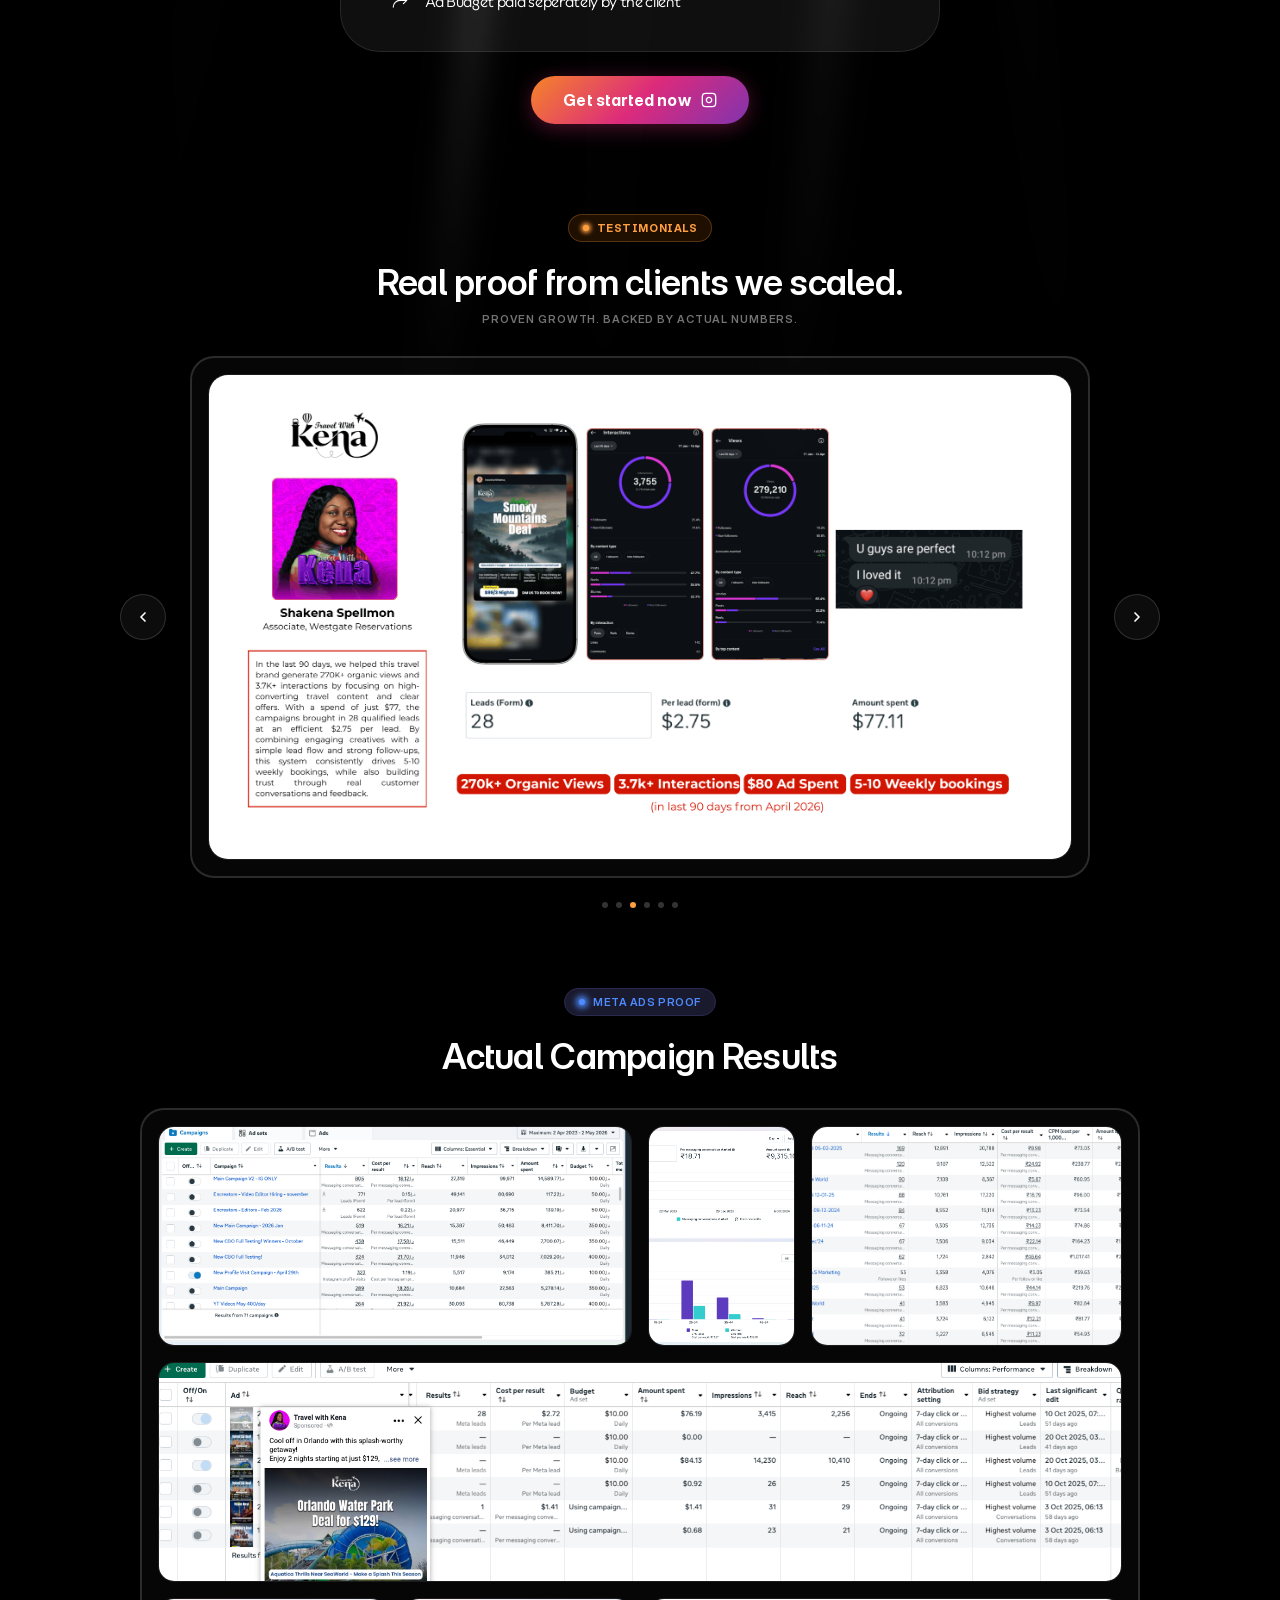
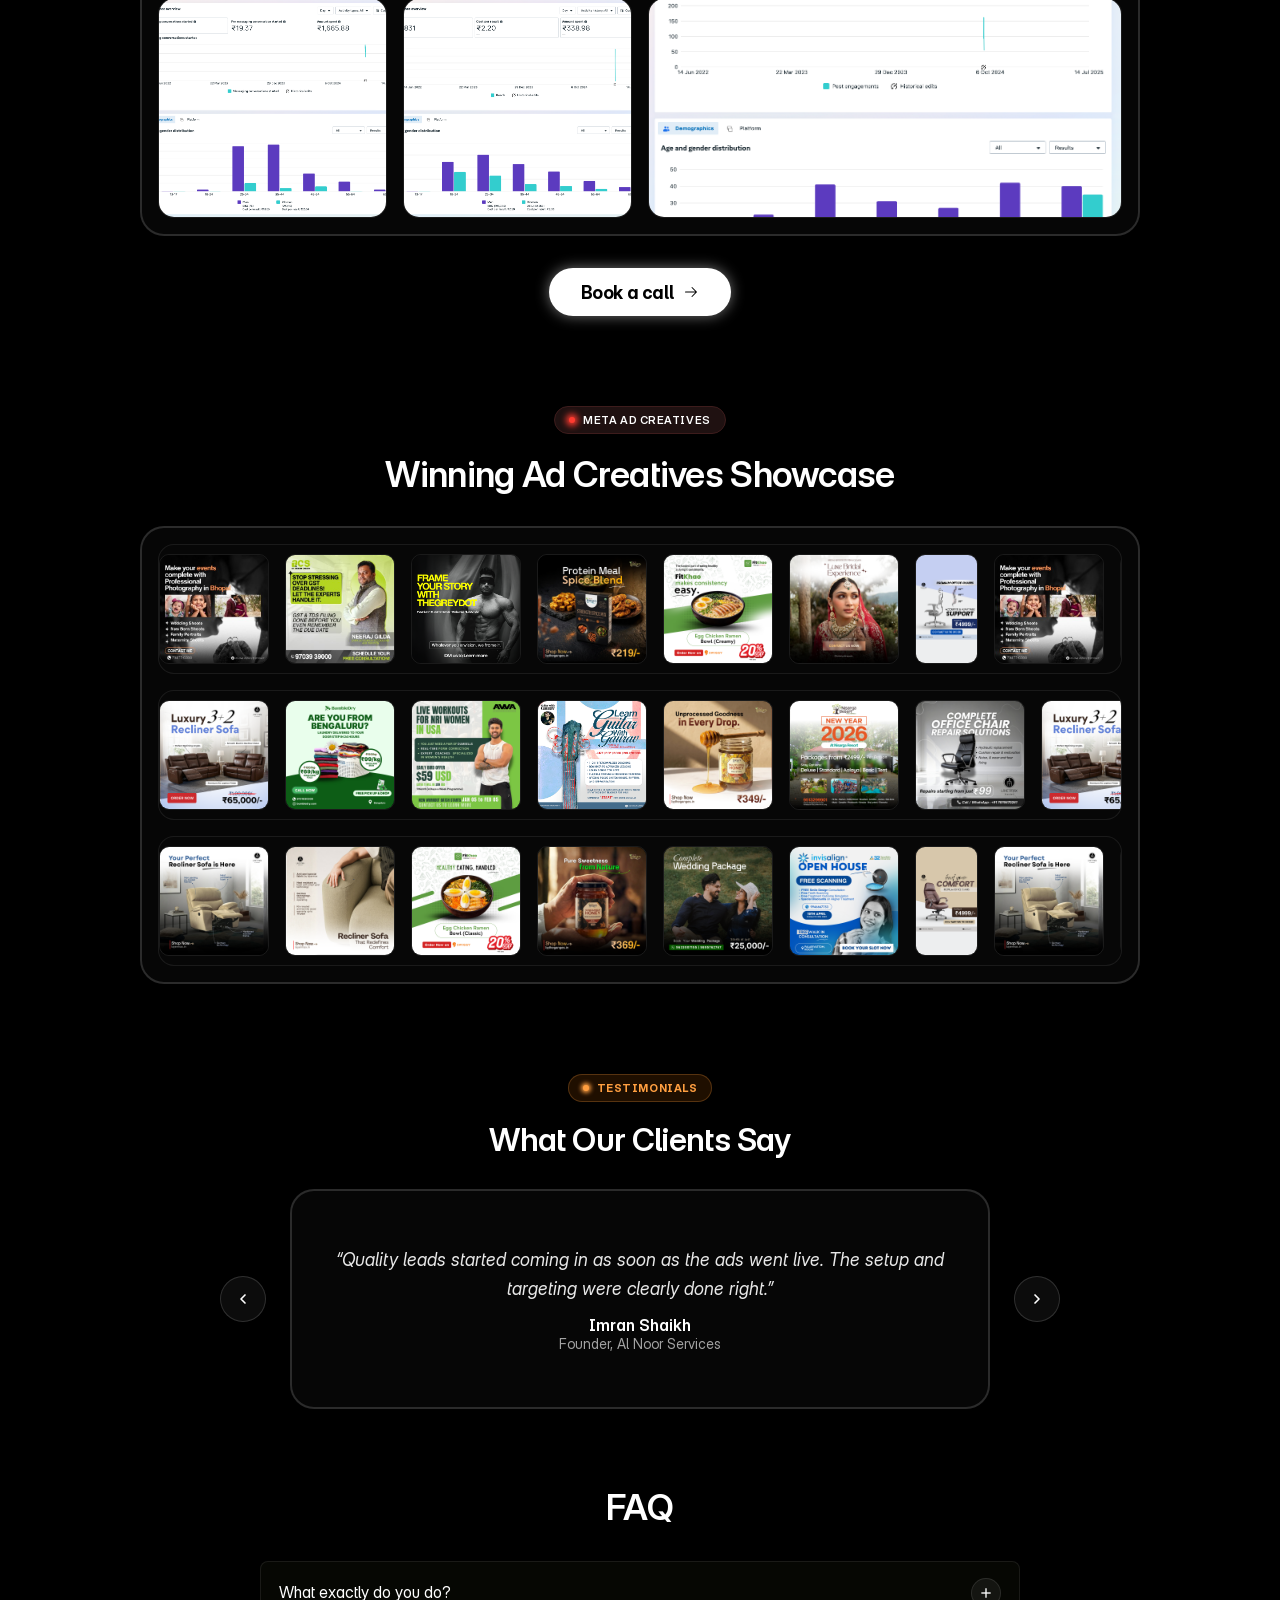
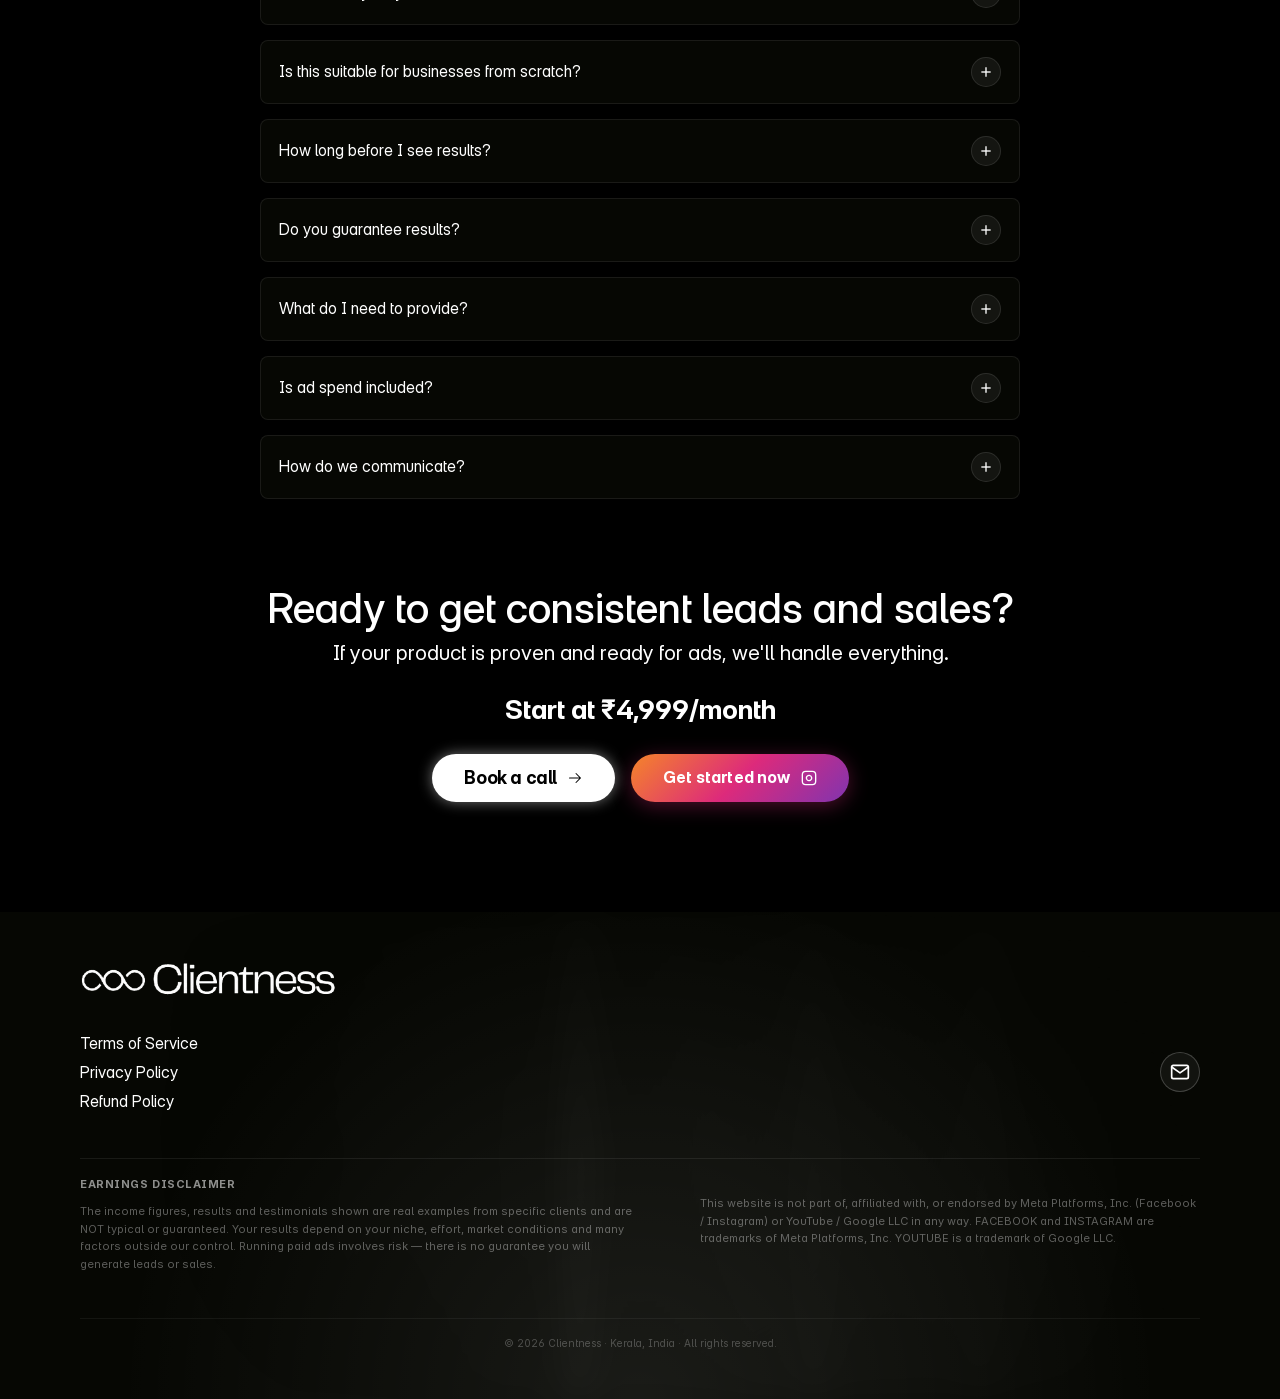
==== commit b9b47c47: "Update SEO title tag" ====
--- a/index.html
+++ b/index.html
@@ -3,7 +3,7 @@
 <head>
   <meta charset="UTF-8">
   <meta name="viewport" content="width=device-width, initial-scale=1.0">
-  <title>Clientness - Scale with Performance-driven Meta Ads</title>
+  <title>Grow your business with Performance-driven Meta Ads</title>
   <link rel="stylesheet" href="style.css">
   <link rel="icon" type="image/jpeg" href="./images/4WWfjGH7ksKiMP7XIoxFJHgbwM.jpg">
 </head>
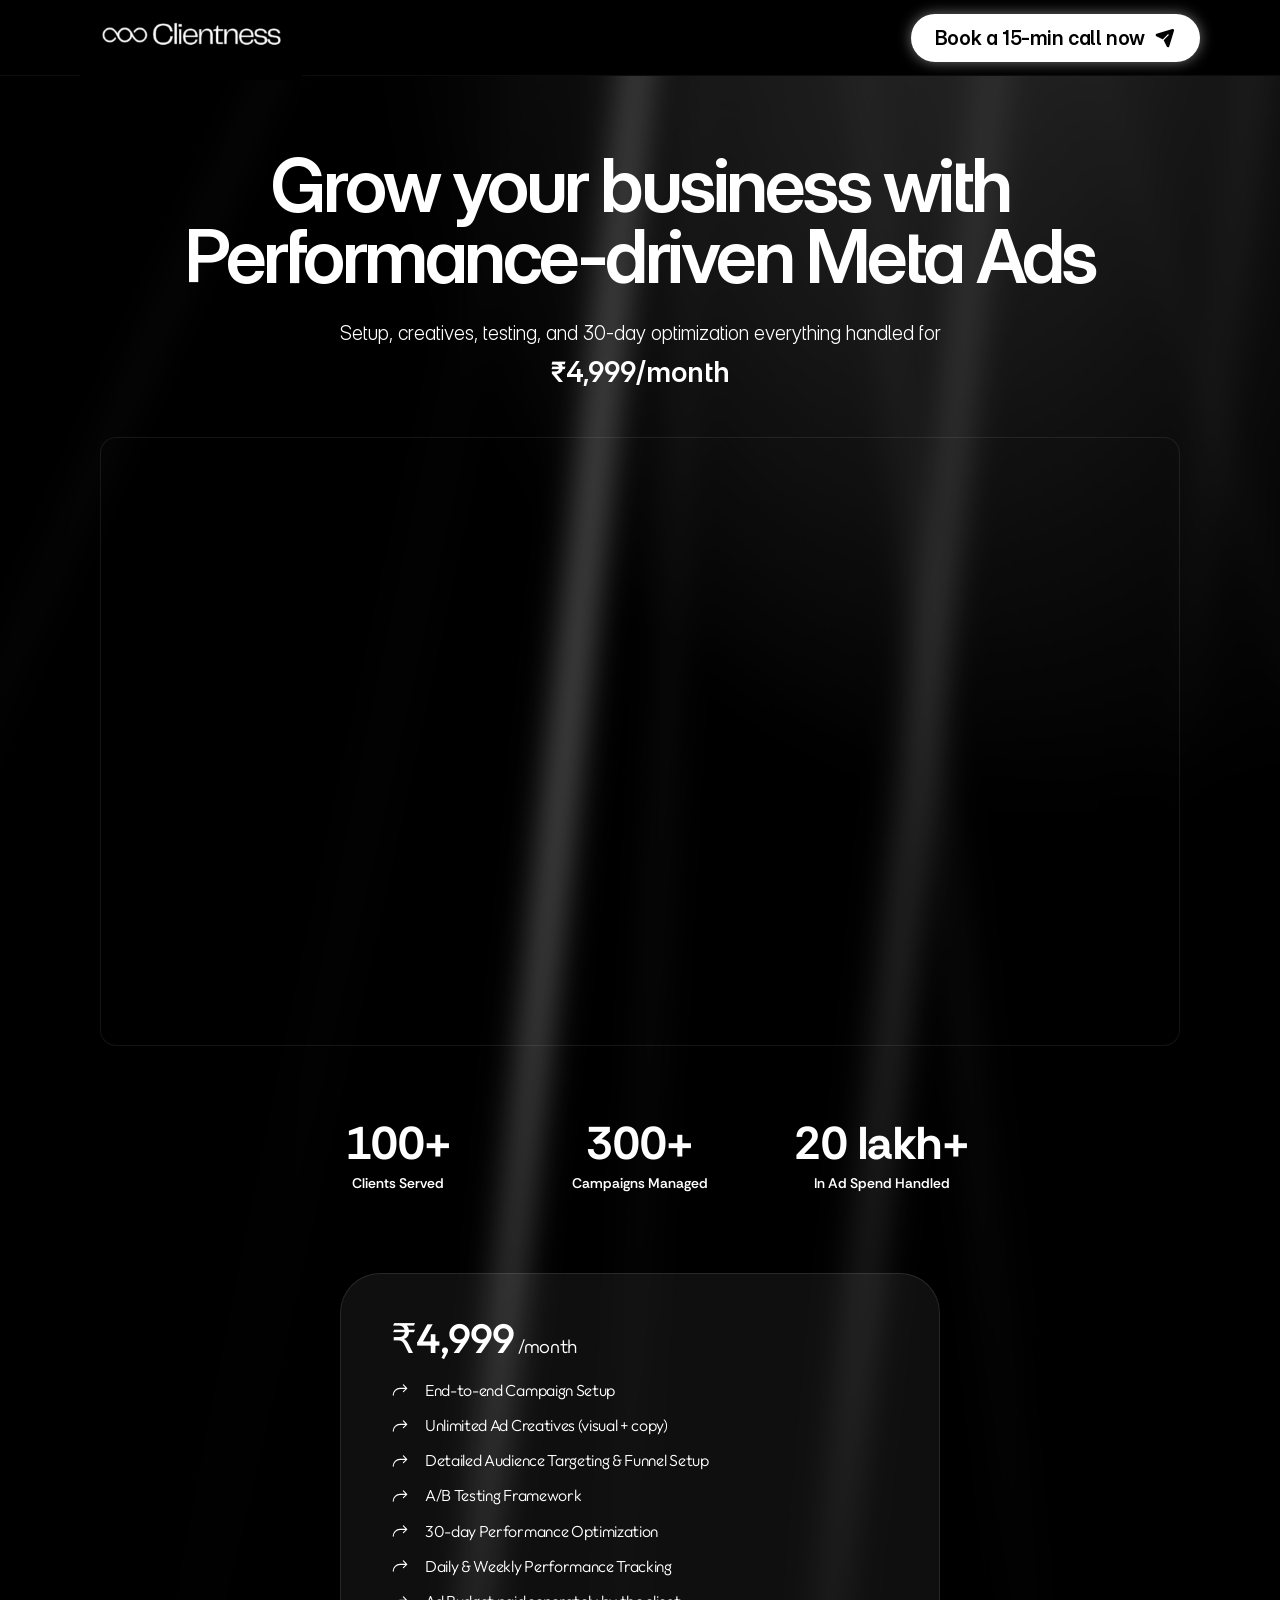
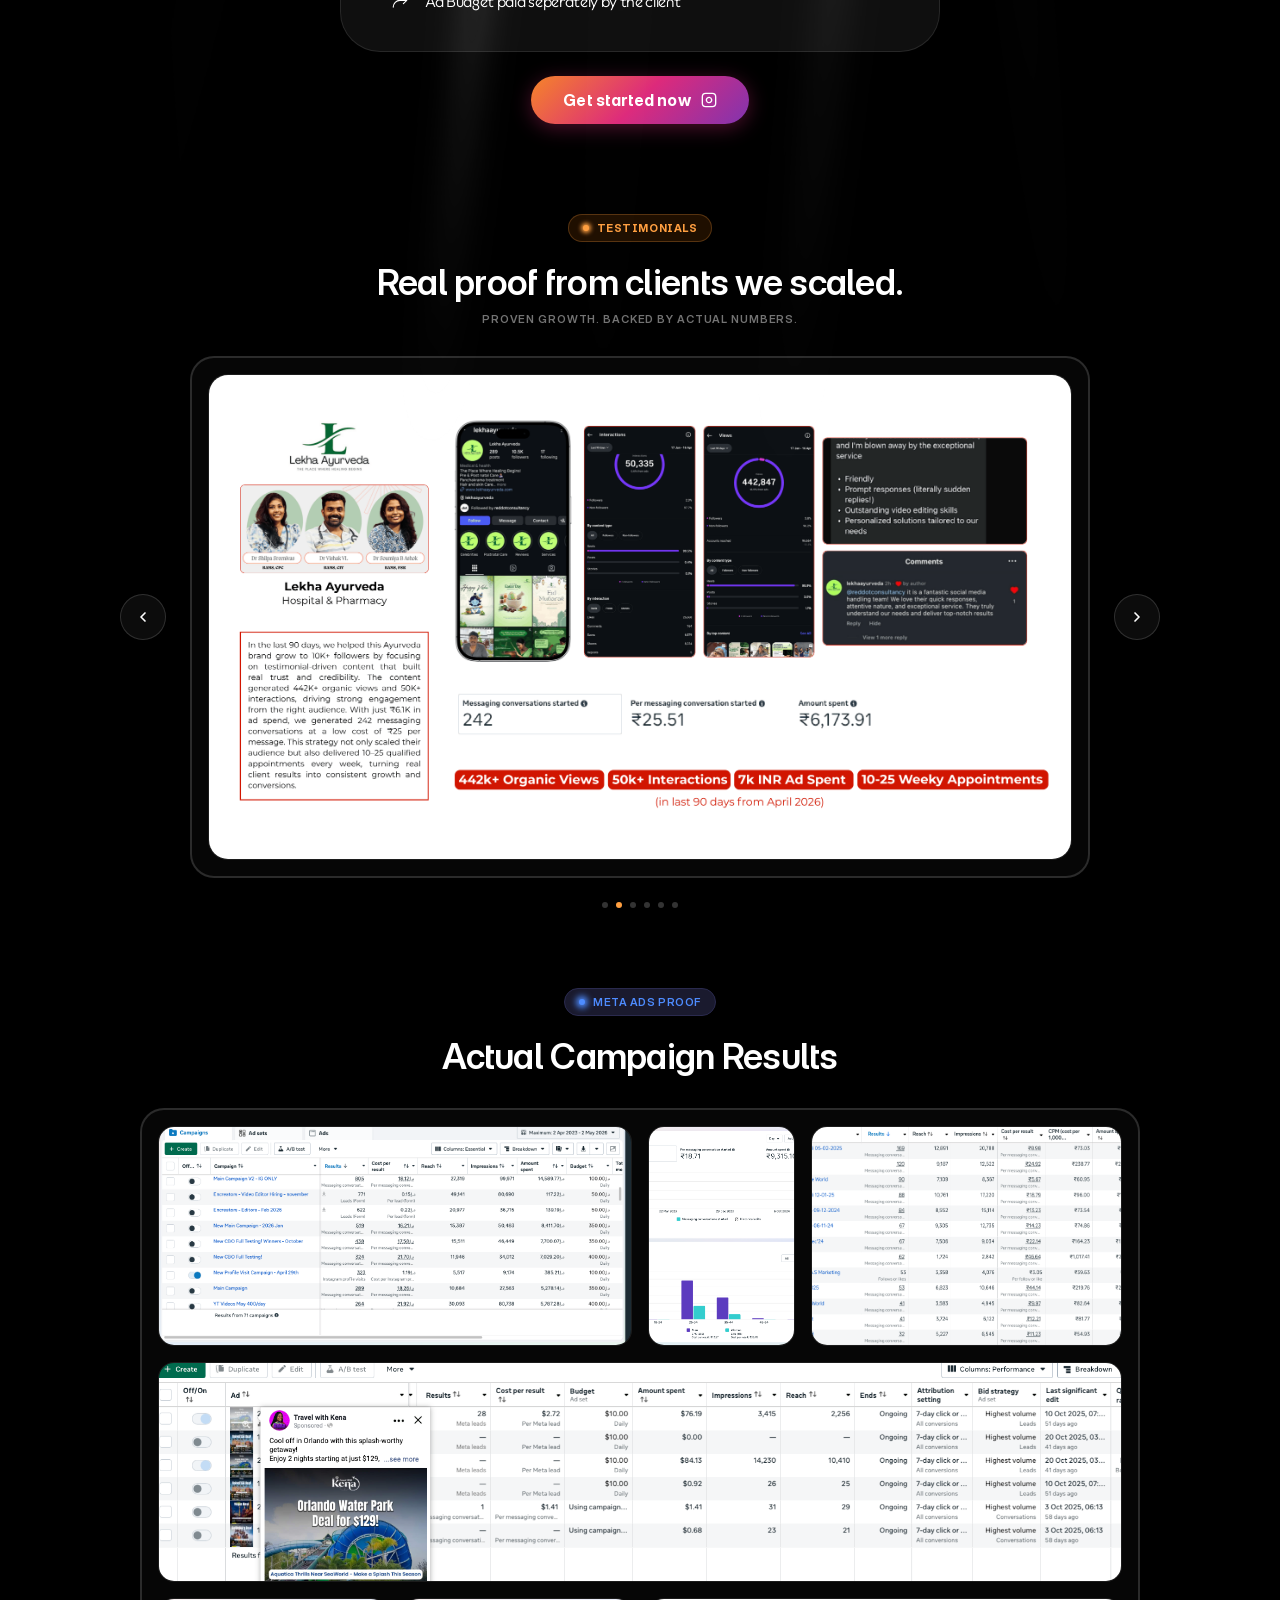
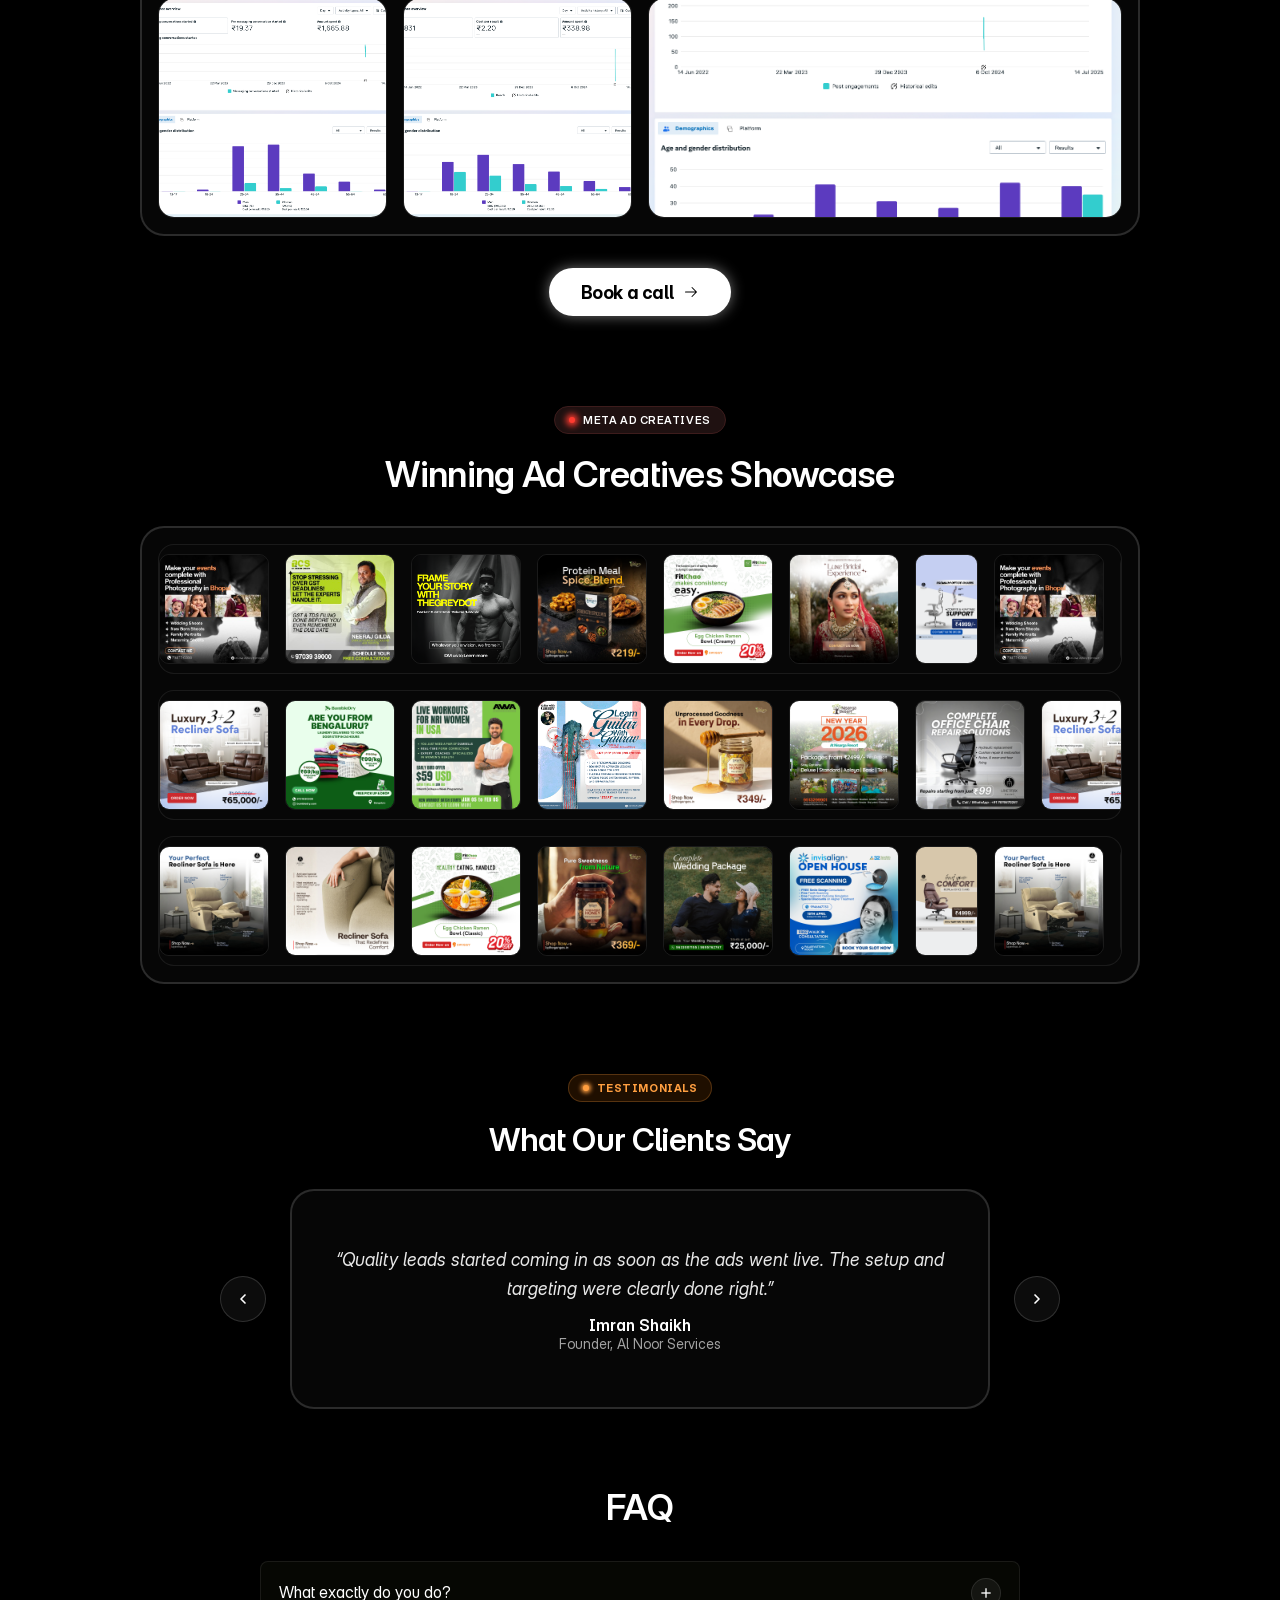
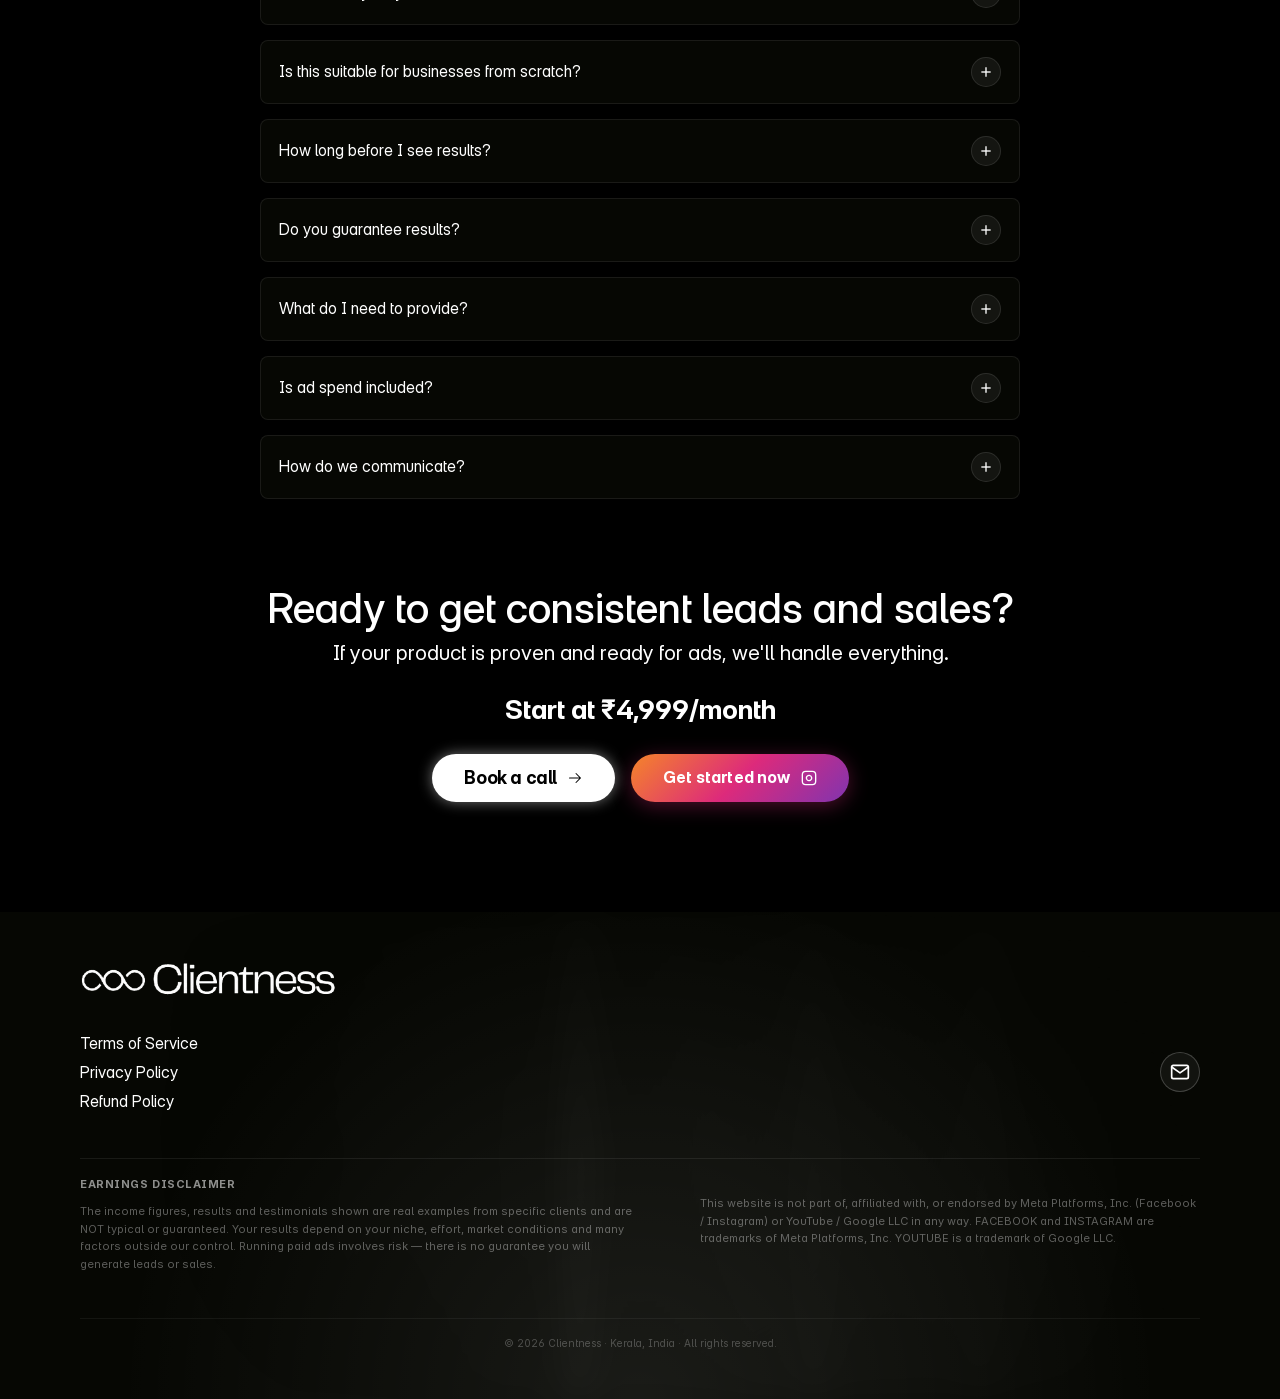
==== commit 42bea055: "Update hero title and prepend company name to SEO title" ====
--- a/index.html
+++ b/index.html
@@ -3,7 +3,7 @@
 <head>
   <meta charset="UTF-8">
   <meta name="viewport" content="width=device-width, initial-scale=1.0">
-  <title>Grow your business with Performance-driven Meta Ads</title>
+  <title>Clientness - Grow your business with Performance-driven Meta Ads</title>
   <link rel="stylesheet" href="style.css">
   <link rel="icon" type="image/jpeg" href="./images/4WWfjGH7ksKiMP7XIoxFJHgbwM.jpg">
 </head>
@@ -48,7 +48,7 @@
       </div>
 
       <div class="hero-content">
-        <h1 class="hero-title">Scale your business with <br>performance-driven Meta Ads</h1>
+        <h1 class="hero-title">Grow your business with <br>Performance-driven Meta Ads</h1>
         <p class="hero-subtitle">Setup, creatives, testing, and 30-day optimization everything handled for</p>
         <p class="hero-price">₹4,999/month</p>
       </div>
